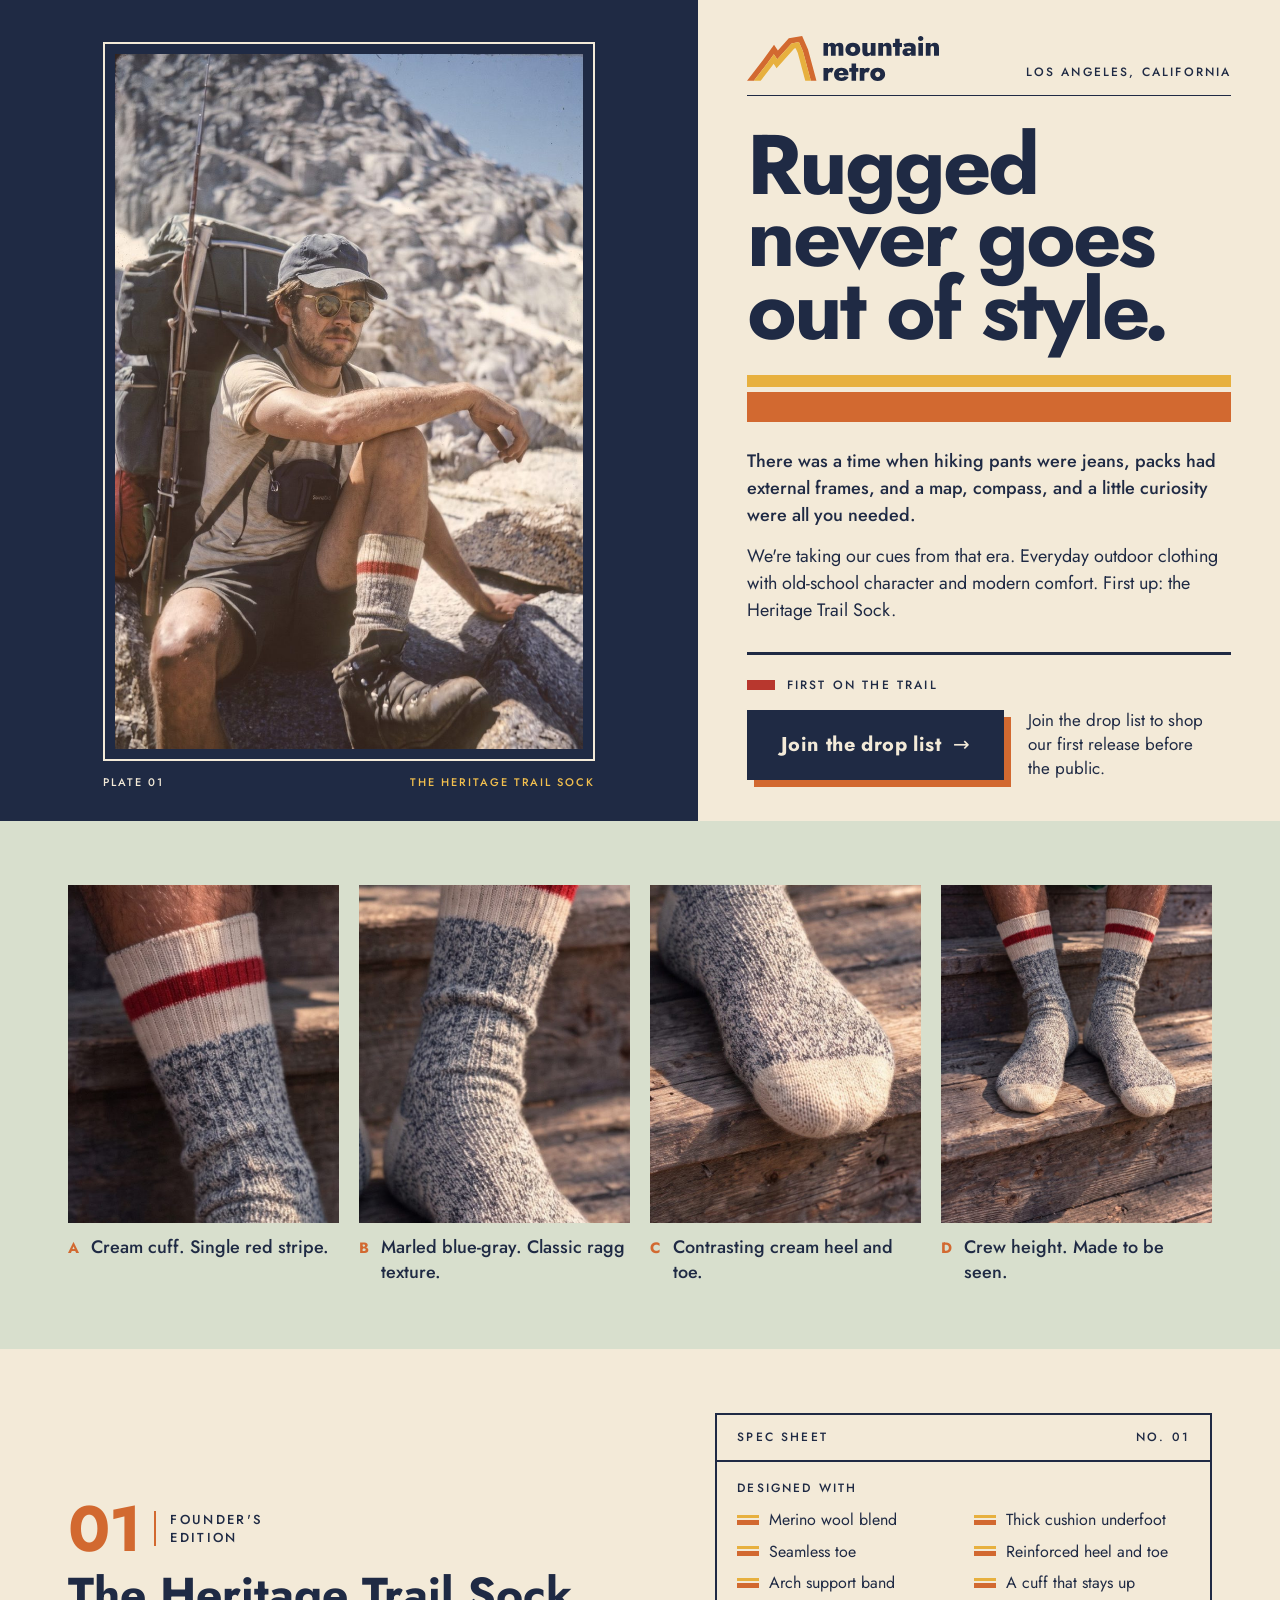
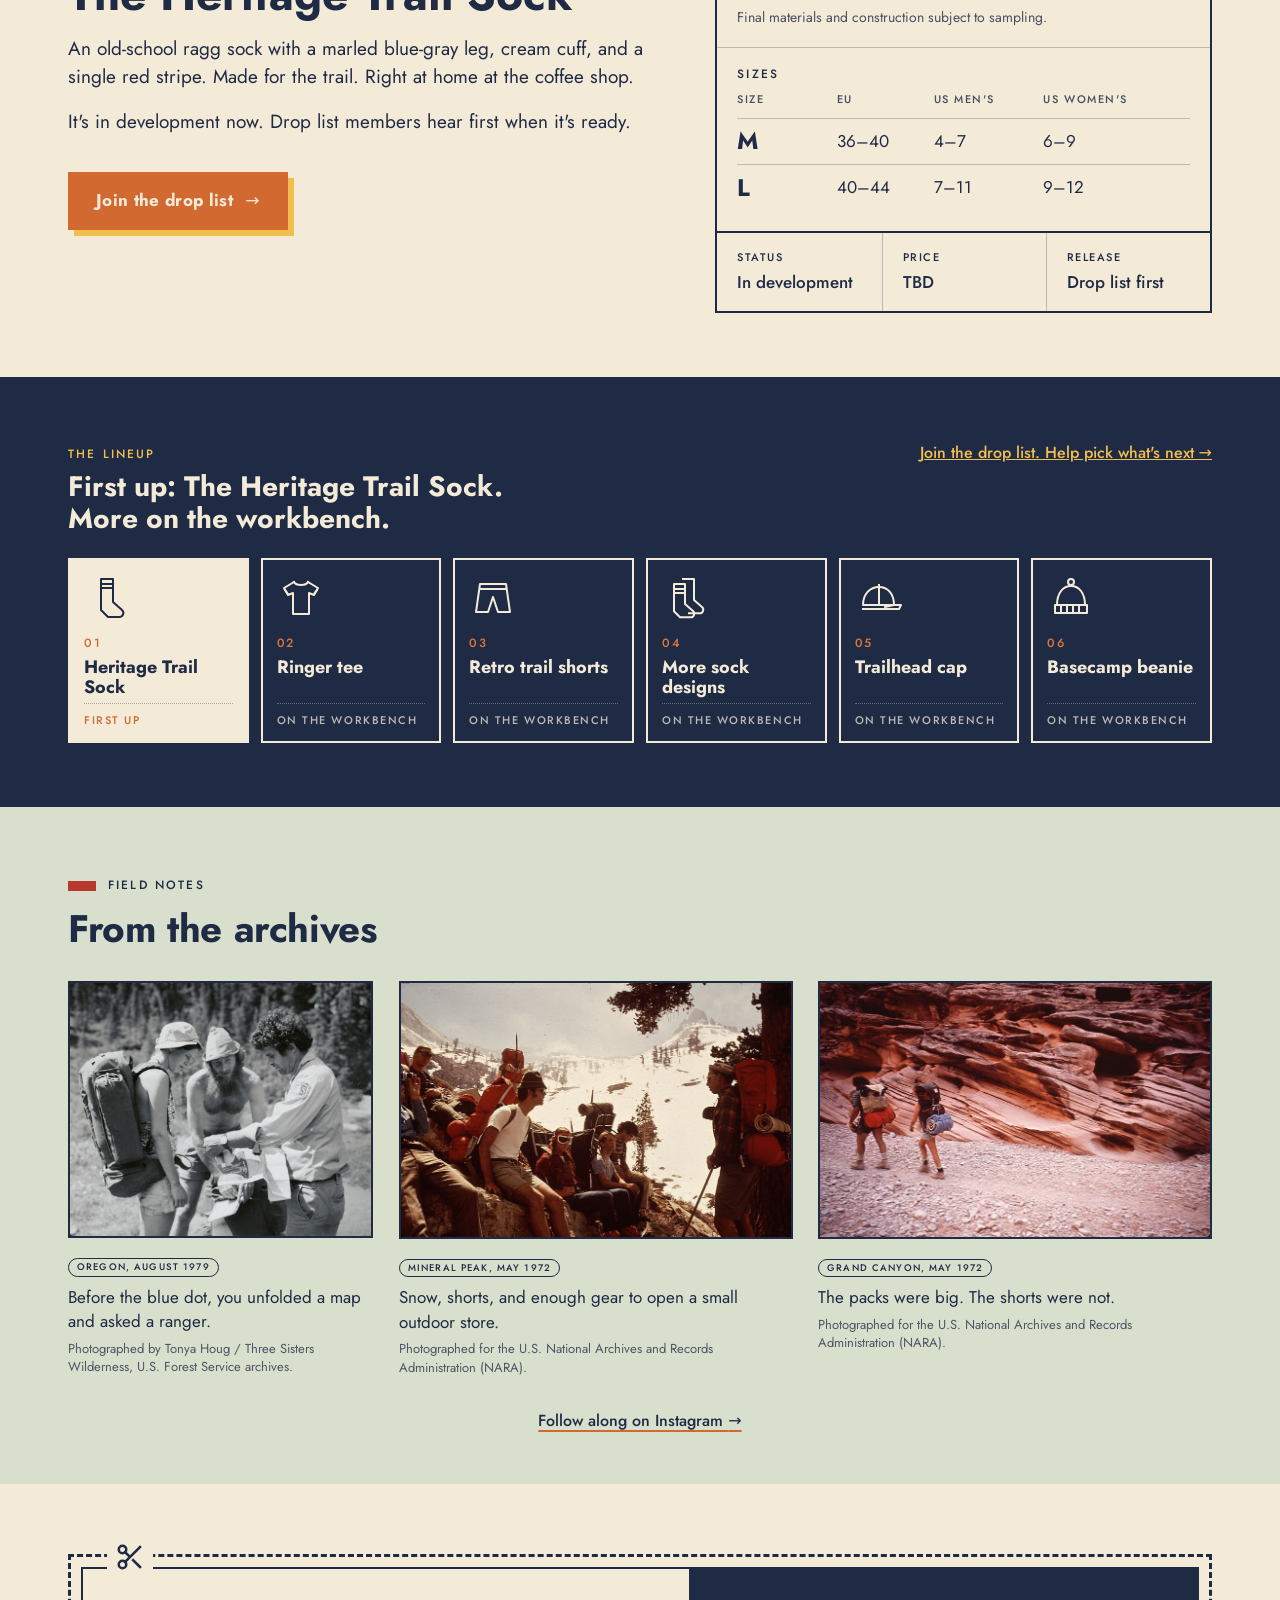
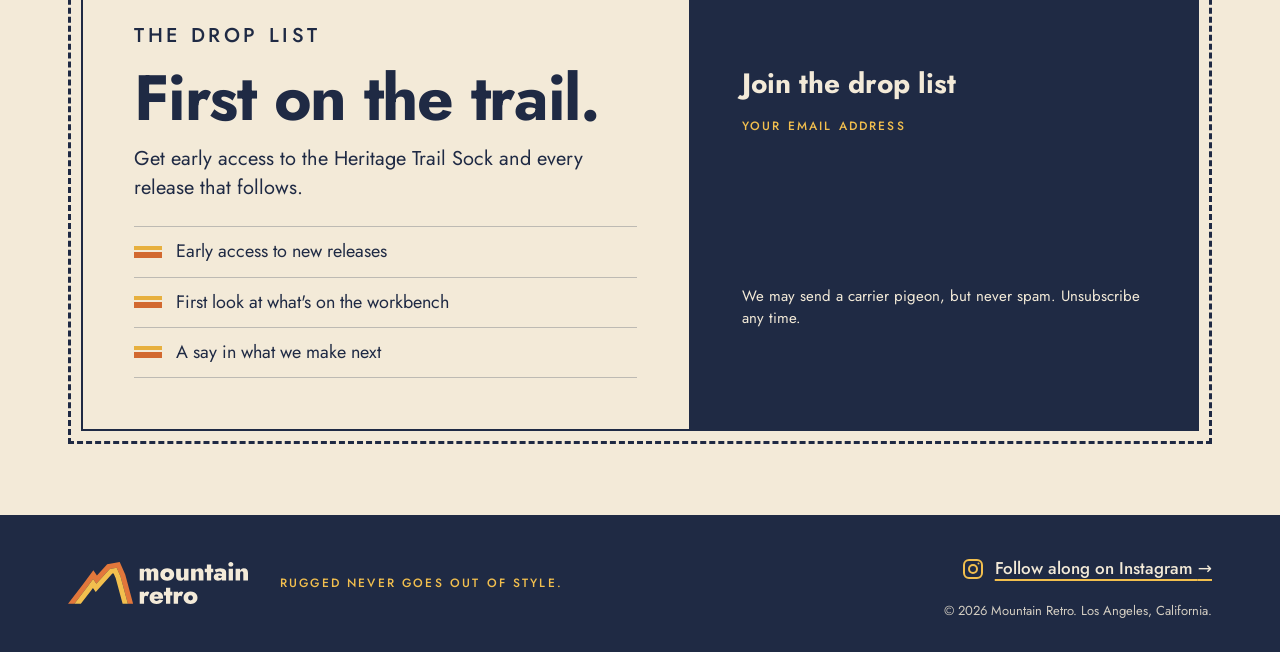
==== index.html @ 20e29b3f "Start Kearsarge Gear Co site from mountain-retro template Copied from pizzaandcats/mountain-retro@cf" ====
<!doctype html>
<html lang="en">
<head>
<meta charset="utf-8">
<meta name="viewport" content="width=device-width, initial-scale=1">
<title>Mountain Retro | Rugged never goes out of style.</title>
<meta name="description" content="Everyday outdoor clothing with old-school character and modern comfort. First up: the Heritage Trail Sock. Join the drop list to shop our first release before the public.">
<meta property="og:title" content="Mountain Retro | Rugged never goes out of style.">
<meta property="og:description" content="Everyday outdoor style from the days when adventure led the way. Join the drop list to be first in line for the Heritage Trail Sock.">
<meta property="og:image" content="https://mountainretro.com/assets/img/mountain-retro-porch-1400.jpg">
<meta name="theme-color" content="#1f2a44">
<link rel="icon" type="image/svg+xml" href="assets/img/favicon.svg">
<link rel="preload" href="assets/fonts/jost-latin-700-normal.woff2" as="font" type="font/woff2" crossorigin>
<link rel="stylesheet" href="assets/site.css?v=7">
<style>
/* ---------- Hero: the print ad ---------- */
.ad-band { position: relative; background: var(--cream); overflow-x: clip; }
.ad-band::before { content: ""; position: absolute; top: 0; bottom: 0; left: 0; width: calc((100% - min(100%, 1440px)) / 2 + min(100%, 1440px) * 6 / 11); background: var(--navy); }
.ad { position: relative; max-width: 1440px; margin: 0 auto; display: grid; grid-template-columns: minmax(0, 6fr) minmax(0, 5fr); min-height: 820px; }
.ad-main { margin: auto 0; padding: clamp(28px, 2.6vw, 36px) 0 4px; }
.ad-logo-mobile { display: none; }

.ad-photo { background: var(--navy); padding: clamp(24px, 2.8vw, 40px) clamp(24px, 2.8vw, 40px) 24px; display: flex; flex-direction: column; align-items: center; justify-content: center; container-type: size; }
/* the plate keeps the photo's own proportions, so his head and feet are never cropped */
.ad-photo .plate { width: min(100%, calc((100cqh - 42px - 24px) * 0.6742 + 24px)); }
.ad-photo .inner { border: 2px solid var(--cream); padding: 10px; }
.ad-photo img { width: 100%; height: auto; aspect-ratio: 1400 / 2076; }
.ad-photo figcaption { display: flex; justify-content: space-between; gap: 16px; flex-wrap: wrap; color: var(--cream); padding-top: 14px; }
.ad-photo figcaption .label { font-size: 11px; }
.ad-photo figcaption .g { color: var(--gold-on-navy); }

.ad-text { padding: clamp(28px, 2.8vw, 40px) clamp(32px, 3.8vw, 56px); display: flex; flex-direction: column; min-width: 0; }
.ad-text .top { display: flex; justify-content: space-between; align-items: end; gap: 16px; border-bottom: 1px solid var(--navy); padding-bottom: 14px; margin: 0; }
.ad-text .top img { width: clamp(170px, 15vw, 210px); }
.ad-text .top .label { text-align: right; }
.ad-text h1 { margin: 0; font-size: clamp(58px, 6.6vw, 96px); line-height: .86; font-weight: 700; letter-spacing: -.035em; }
.ad-stripes { margin: clamp(24px, 2.2vw, 32px) 0 clamp(22px, 2vw, 28px) 0; display: grid; grid-template-rows: 12px 5px 30px; }
.ad-stripes span:nth-child(1) { background: var(--gold); }
.ad-stripes span:nth-child(3) { background: var(--orange); }
.ad-body { font-size: clamp(18px, 1.3vw, 19px); line-height: 1.5; max-width: 34em; }
.ad-body p { margin: 0 0 14px; }
.ad-body p:last-child { margin-bottom: 0; }
.ad-body .lead { font-weight: 500; }

/* the call to action: big, first thing after the copy */
.ad-cta { margin-top: clamp(24px, 2.2vw, 30px); border-top: 3px solid var(--navy); padding-top: 22px; display: grid; grid-template-columns: auto 1fr; gap: 16px 24px; align-items: center; }
.ad-cta .label { grid-column: 1 / -1; display: flex; align-items: center; gap: 12px; margin: 0; }
.ad-cta .label::before { content: ""; width: 28px; height: 10px; background: var(--sock-red); flex: none; }
.btn-lg { min-height: 66px; padding: 18px 32px; font-size: 20px; box-shadow: 7px 7px 0 var(--orange); }
.btn-lg:hover { box-shadow: 4px 4px 0 var(--orange); transform: translate(3px, 3px); }
.ad-cta .fine { margin: 0; font-size: 17px; line-height: 1.4; max-width: 250px; }


/* catalog strip between sections */

/* ---------- Product + specs (navy) ---------- */
.navy { background: var(--navy); color: var(--cream); }
.product .wrap { padding-top: clamp(40px, 5vw, 68px); padding-bottom: clamp(40px, 5vw, 68px); }
.product-detail { background: var(--cream); color: var(--navy); }
.closeups { background: var(--sage-wash, #cad9c9a8); color: var(--navy); }
.features { list-style: none; margin: 0; padding: 0; display: grid; grid-template-columns: repeat(4, minmax(0, 1fr)); gap: clamp(12px, 1.6vw, 24px); }
.features figure { margin: 0; }
.features img { width: 100%; aspect-ratio: 4 / 5; object-fit: cover; }
.features figcaption { display: flex; gap: 10px; align-items: baseline; padding-top: 12px; font-size: 18px; line-height: 1.4; font-weight: 500; }
.features figcaption b { flex: none; color: var(--orange); font-size: 15px; letter-spacing: .1em; }
.features figcaption span { min-width: 0; overflow-wrap: break-word; }
.item { display: grid; grid-template-columns: minmax(0, 6fr) minmax(0, 5fr); gap: clamp(28px, 4vw, 64px); align-items: center; }
.item .num { display: flex; align-items: center; gap: 14px; margin: 0 0 10px; color: var(--orange); }
.item .num b { font-size: 64px; font-weight: 700; line-height: 1; letter-spacing: -.02em; }
.item .num .label { font-size: 13px; line-height: 1.35; color: var(--navy); border-left: 2px solid var(--orange); padding-left: 14px; }
.item h2 { margin: 0 0 18px; font-size: clamp(34px, 3.6vw, 48px); line-height: 1; font-weight: 700; }
.item p { margin: 0 0 16px; font-size: 19px; line-height: 1.5; max-width: 600px; }
.item p.label { font-size: 12px; line-height: 1.4; }
.built { list-style: none; margin: 0; padding: 0; display: grid; grid-template-columns: repeat(2, minmax(0, 1fr)); gap: 10px 20px; }
.built li { display: grid; grid-template-columns: 22px 1fr; gap: 10px; align-items: center; font-size: 16px; line-height: 1.35; }
.built .tick { width: 22px; height: 10px; display: grid; grid-template-rows: 3px 2px 5px; }
.built .tick i:nth-child(1) { background: var(--gold); }
.built .tick i:nth-child(3) { background: var(--orange); }
.item .btn-inv { margin-top: 20px; background: var(--orange); color: var(--cream); border-color: var(--orange); box-shadow: 6px 6px 0 var(--gold-on-navy); }
.item .btn-inv:hover { box-shadow: 4px 4px 0 var(--gold-on-navy); }

/* Spec sheet: one bordered card, no leader dots */
.sheet { border: 2px solid var(--navy); display: flex; flex-direction: column; }
.sheet-head { display: flex; justify-content: space-between; gap: 12px; padding: 14px 20px; border-bottom: 2px solid var(--navy); color: var(--navy); }
.sheet-block { padding: 18px 20px 20px; }
.sheet-block + .sheet-block { border-top: 1px solid rgba(31, 42, 68, .25); }
.sheet-block .label { margin: 0 0 12px; color: var(--navy); }
.sheet-block .sizes { margin-top: -4px; }
.item .sheet-note { margin: 14px 0 0; font-size: 14px; line-height: 1.4; opacity: .8; }
.sizes { width: 100%; border-collapse: collapse; font-size: 17px; }
.sizes th, .sizes td { text-align: left; padding: 10px 8px 10px 0; border-bottom: 1px solid rgba(31, 42, 68, .25); }
.sizes thead th { padding-top: 0; font-size: 11px; font-weight: 500; letter-spacing: .14em; text-transform: uppercase; opacity: .8; }
.sizes tbody th { font-size: 24px; font-weight: 700; line-height: 1; width: 22%; }
.sizes tbody tr:last-child > * { border-bottom: 0; }
.facts { margin: 0; display: grid; grid-template-columns: repeat(3, minmax(0, 1fr)); border-top: 2px solid var(--navy); }
.facts div { padding: 16px 20px 18px; }
.facts div + div { border-left: 1px solid rgba(31, 42, 68, .25); }
.facts dt { margin: 0 0 6px; font-size: 11px; font-weight: 500; letter-spacing: .14em; text-transform: uppercase; color: var(--navy); }
.facts dd { margin: 0; font-size: 17px; line-height: 1.3; font-weight: 500; }

.lineup { margin: 0; }
.lineup-head { display: flex; flex-wrap: wrap; align-items: baseline; justify-content: space-between; gap: 8px 24px; margin-bottom: 22px; }
.lineup-head .label { margin: 0 0 8px; color: var(--gold-on-navy); }
.lineup h3 { margin: 0; font-size: clamp(22px, 2.2vw, 30px); line-height: 1.15; font-weight: 700; max-width: 640px; }
.lineup-head a { font-size: 16px; font-weight: 500; color: var(--gold-on-navy); white-space: nowrap; }
.lineup-cards { list-style: none; margin: 0; padding: 0; display: grid; grid-template-columns: repeat(6, minmax(0, 1fr)); gap: 12px; }
.lineup-cards li { border: 2px solid var(--cream); padding: 14px 14px 12px; display: grid; grid-template-rows: auto auto 1fr auto; gap: 6px; }
.lineup-cards svg { width: 48px; height: 48px; margin-bottom: 6px; }
.lineup-cards .n { font-size: 12px; font-weight: 500; letter-spacing: .14em; color: var(--orange-on-navy); }
.lineup-cards .t { font-size: 18px; font-weight: 700; line-height: 1.1; }
.lineup-cards .s { font-size: 11px; font-weight: 500; letter-spacing: .14em; text-transform: uppercase; opacity: .75; padding-top: 8px; border-top: 1px dotted rgba(243, 234, 216, .45); }
.lineup-cards .first { background: var(--cream); color: var(--navy); }
.lineup-cards .first .n { color: var(--orange); }
.lineup-cards .first .s { opacity: 1; color: var(--orange); border-top-color: rgba(31, 42, 68, .35); }
@media (max-width: 1100px) { .lineup-cards { grid-template-columns: repeat(3, minmax(0, 1fr)); } }

/* ---------- Field notes (archival photo gallery) ---------- */
.field-notes { background: var(--sage-wash, #cad9c9a8); }
.field-notes .wrap { padding-top: clamp(44px, 5.5vw, 76px); padding-bottom: clamp(36px, 4vw, 56px); }
.fn-head { margin-bottom: clamp(22px, 2.4vw, 32px); }
.fn-head h2 { display: flex; align-items: center; gap: 12px; margin: 0 0 14px; }
.fn-head h2::before { content: ""; width: 28px; height: 10px; background: var(--sock-red); flex: none; }
.fn-head p { margin: 0; font-size: clamp(28px, 3vw, 40px); line-height: 1.1; font-weight: 700; letter-spacing: -.01em; }
.fn-grid { list-style: none; margin: 0; padding: 0; display: grid; grid-template-columns: 1.19fr 1.535fr 1.535fr; gap: clamp(16px, 2vw, 28px); align-items: start; }
.fn-grid figure { margin: 0; }
.fn-grid img { width: 100%; height: auto; border: 2px solid var(--navy); background: var(--navy); }
.fn-grid figcaption { padding-top: 14px; }
.fn-grid .pill { display: inline-block; margin: 0 0 8px; padding: 2px 8px 1px; border: 1px solid var(--navy); border-radius: 999px; font-size: 9.5px; font-weight: 500; letter-spacing: .12em; text-transform: uppercase; line-height: 1.4; }
.fn-grid .cap { margin: 0; font-size: 17px; line-height: 1.45; }
.fn-grid .src { margin: 6px 0 0; font-size: 13px; line-height: 1.4; opacity: .75; }
.fn-follow { margin: clamp(24px, 2.6vw, 32px) 0 0; font-size: 16px; text-align: center; }
.fn-follow a { font-weight: 500; text-decoration-color: var(--orange); text-decoration-thickness: 2px; text-underline-offset: 4px; }
.fn-follow a:hover { color: var(--orange); }
.fn-follow .sr-only { position: absolute; width: 1px; height: 1px; overflow: hidden; clip: rect(0 0 0 0); white-space: nowrap; }

/* ---------- Signup coupon ---------- */
.signup .wrap { padding-top: clamp(44px, 5.5vw, 76px); padding-bottom: clamp(44px, 5.5vw, 76px); }
.coupon { position: relative; border: 3px dashed var(--navy); padding: 10px; }
.coupon-inner { display: grid; grid-template-columns: minmax(0, 6fr) minmax(0, 5fr); background: var(--cream); border: 2px solid var(--navy); }
.coupon .pitch { padding: clamp(28px, 4vw, 56px); border-right: 2px solid var(--navy); }
.coupon .pitch .label { margin: 0 0 18px; }
.coupon h2 { margin: 0 0 16px; font-size: clamp(40px, 5vw, 68px); line-height: .95; font-weight: 700; letter-spacing: -.02em; }
.coupon .pitch > p { margin: 0 0 24px; font-size: 20px; line-height: 1.45; max-width: 470px; }
.perks { margin: 0; padding: 0; list-style: none; }
.perks li { display: grid; grid-template-columns: 28px 1fr; gap: 14px; align-items: center; padding: 12px 0; border-top: 1px solid rgba(31, 42, 68, .25); font-size: 18px; line-height: 1.4; }
.perks li:last-child { border-bottom: 1px solid rgba(31, 42, 68, .25); }
.perks .tick { width: 28px; height: 12px; display: grid; grid-template-rows: 4px 2px 6px; }
.perks .tick i:nth-child(1) { background: var(--gold); }
.perks .tick i:nth-child(3) { background: var(--orange); }
.coupon .form-side { background: var(--navy); color: var(--cream); padding: clamp(28px, 4vw, 56px); display: flex; flex-direction: column; justify-content: center; gap: 18px; }
.coupon .form-side h3 { margin: 0; font-size: 28px; line-height: 1.1; font-weight: 700; }
.coupon .form-side .small { font-size: 15px; margin: 0; }
.coupon .form-side { scroll-margin-top: 24px; }
.form-label { margin: 0 0 -6px; color: var(--gold-on-navy); }
.scissors { position: absolute; top: -15px; left: 36px; background: var(--cream); padding: 0 8px; line-height: 0; }

/* Kit embed: restyle the injected form to match the brand (Kit inline forms use these classes) */
#kit-form { min-height: 120px; }
#kit-form .formkit-form { max-width: none !important; background: transparent !important; border: 0 !important; box-shadow: none !important; font-family: var(--font-sans) !important; }
#kit-form .formkit-form [data-style="clean"], #kit-form .formkit-form [data-style="minimal"] { padding: 0 !important; }
#kit-form .formkit-form .formkit-header, #kit-form .formkit-form .formkit-subheader, #kit-form .formkit-form .formkit-image, #kit-form .formkit-form .formkit-background { display: none !important; }
#kit-form .formkit-fields { margin: 0 !important; display: flex !important; flex-direction: column !important; gap: 12px !important; }
#kit-form .formkit-field, #kit-form .formkit-submit { margin: 0 !important; flex: none !important; width: 100% !important; }
#kit-form .formkit-input {
  width: 100% !important; min-height: 54px !important;
  background: var(--cream) !important; color: var(--navy) !important;
  border: 2px solid var(--cream) !important; border-radius: 0 !important;
  font-family: var(--font-sans) !important; font-size: 17px !important; padding: 12px 16px !important;
}
#kit-form .formkit-input::placeholder { color: rgba(31, 42, 68, .72) !important; }
#kit-form .formkit-input:focus { outline: 3px solid var(--gold-on-navy) !important; outline-offset: 2px !important; }
#kit-form .formkit-submit {
  min-height: 54px !important; border-radius: 0 !important;
  background: var(--orange) !important; color: var(--cream) !important;
  font-family: var(--font-sans) !important; font-weight: 700 !important; font-size: 18px !important; letter-spacing: .02em !important;
  box-shadow: 6px 6px 0 var(--gold-on-navy) !important;
}
#kit-form .formkit-submit { border: 0 !important; }
#kit-form .formkit-submit > span { padding: 14px 20px !important; }
#kit-form .formkit-submit:hover > span { background: transparent !important; }
#kit-form .formkit-powered-by-convertkit-container { margin: 16px 0 0 !important; justify-content: flex-start !important; zoom: .75 !important; }
#kit-form .formkit-powered-by-convertkit { color: var(--cream) !important; opacity: .7 !important; font-family: var(--font-sans) !important; font-size: 11px !important; font-weight: 400 !important; letter-spacing: .08em !important; padding: 0 !important; margin: 0 !important; background-color: transparent !important; text-decoration: none !important; transform: none !important; }
#kit-form .formkit-powered-by-convertkit:hover, #kit-form .formkit-powered-by-convertkit:focus-visible { opacity: 1 !important; }
#kit-form .formkit-alert-success { background: var(--cream) !important; color: var(--navy) !important; border: 0 !important; font-size: 17px !important; font-weight: 500 !important; padding: 14px 16px !important; }
#kit-form .formkit-alert-error { background: var(--cream) !important; color: var(--sock-red) !important; border: 0 !important; font-size: 15px !important; }
#kit-form .formkit-alert:empty { display: none !important; }
#kit-form .formkit-alert { border-radius: 0 !important; font-family: var(--font-sans) !important; }
#kit-form .formkit-guarantee { color: var(--cream) !important; font-size: 13px !important; }
.kit-fallback { display: none; font-size: 15px; }
.kit-fallback.show { display: block; }
.kit-fallback a { color: var(--gold-on-navy); font-weight: 700; }

/* ---------- Responsive ---------- */
@media (min-width: 901px) and (max-height: 860px) {
  .ad-text h1 { font-size: clamp(54px, 5.6vw, 80px); }
  .ad-main { padding-top: 18px; }
  .ad-stripes { margin-top: 20px; margin-bottom: 18px; }
  .ad-body p { margin-bottom: 10px; }
  .ad-cta { margin-top: 20px; padding-top: 16px; gap: 12px 24px; }
}
@media (max-width: 1100px) {
  .ad-body { grid-template-columns: 1fr; gap: 14px; }
  .ad-cta { grid-template-columns: 1fr; }
  .ad-cta .fine { max-width: none; }
}
@media (max-width: 900px) {
  .fn-grid { grid-template-columns: 1fr; gap: 32px; }
  .ad { grid-template-columns: 1fr; min-height: 0; }
  .ad-band::before { display: none; }
  .ad-photo { container-type: normal; }
  .ad-photo .plate { width: 100%; }
  .ad-logo-mobile { display: flex; justify-content: space-between; align-items: center; gap: 16px; padding: 18px var(--gutter); background: var(--navy); }
  .ad-logo-mobile img { width: 140px; }
  .ad-logo-mobile .btn { width: auto; padding: 10px 14px; font-size: 14px; background: var(--cream); color: var(--navy); border-color: var(--cream); }
  .ad-photo { padding: 16px 16px 14px; }
  .ad-photo img { aspect-ratio: 4 / 5; object-fit: cover; object-position: 50% 100%; }
  .ad-main { padding: 0; }
  .ad-text { padding: 32px var(--gutter) 48px; }
  .ad-stripes { margin-left: calc(-1 * var(--gutter)); margin-right: calc(-1 * var(--gutter)); }
  .ad-text .top { display: none; }
  .ad-text h1 { margin-top: 0; }
  .item { grid-template-columns: 1fr; }
  .features { grid-template-columns: repeat(2, minmax(0, 1fr)); row-gap: 22px; }
  .features figcaption { gap: 8px; font-size: 17px; line-height: 1.35; }
  .coupon-inner { grid-template-columns: 1fr; }
  .coupon .pitch { border-right: 0; border-bottom: 2px solid var(--navy); }
}
@media (max-width: 560px) {
  /* Hero text on phones: clearer hierarchy, more air, no repeated CTA line */
  .ad-body { font-size: 17px; line-height: 1.6; }
  .ad-body .lead { font-size: 20px; line-height: 1.45; }
  .ad-body p { margin-bottom: 20px; }
  .ad-cta { grid-template-columns: 1fr; margin-top: 36px; padding-top: 24px; gap: 18px; }
  .ad-cta .fine { display: none; }
  .btn { width: 100%; }
  .coupon { padding: 6px; }
  .built { grid-template-columns: 1fr; }
  .sheet-head, .sheet-block { padding-left: 16px; padding-right: 16px; }
  .facts { grid-template-columns: 1fr; }
  .facts div { padding: 12px 16px; display: flex; justify-content: space-between; gap: 16px; align-items: baseline; }
  .facts div + div { border-left: 0; border-top: 1px solid rgba(31, 42, 68, .25); }
  .facts dt { margin: 0; }
  .facts dd { text-align: right; }
  .lineup-cards { grid-template-columns: repeat(2, minmax(0, 1fr)); }
  .sizes { font-size: 16px; }
  .sizes td { white-space: nowrap; padding-right: 12px; }
  .sizes thead th { letter-spacing: .08em; padding-right: 6px; vertical-align: bottom; }
  .sizes tbody th { font-size: 20px; width: auto; padding-right: 12px; }
}
</style>
</head>
<body>
<a class="skip" href="#join">Skip to the drop list signup</a>

<main>
  <div class="ad-logo-mobile">
    <img src="assets/img/mountain-retro-lockup-dark-transparent.svg" alt="Mountain Retro" width="168" height="39">
    <a class="btn btn-sm" href="#join">Join the drop list</a>
  </div>

  <div class="ad-band">
  <section class="ad" aria-labelledby="hero-title">
    <figure class="ad-photo">
      <div class="plate">
      <div class="inner">
        <img src="assets/img/mountain-retro-hero-backpacker-1400.jpg"
             srcset="assets/img/mountain-retro-hero-backpacker-900.jpg 900w, assets/img/mountain-retro-hero-backpacker-1400.jpg 1400w"
             sizes="(max-width: 900px) 100vw, 55vw"
             width="1400" height="2076"
             alt="A backpacker in a cap and sunglasses rests on granite boulders beside an external-frame pack with a fishing rod strapped to it. He wears a tee, dark shorts, leather hiking boots and a tall cream sock with a red stripe.">
      </div>
      <figcaption>
        <span class="label">Plate 01</span>
        <span class="label g">The Heritage Trail Sock</span>
      </figcaption>
      </div>
    </figure>

    <div class="ad-text">
      <div class="top">
        <img src="assets/img/mountain-retro-lockup-light-transparent.svg" alt="Mountain Retro" width="200" height="47">
        <span class="label">Los Angeles, California</span>
      </div>
      <div class="ad-main">
      <h1 id="hero-title">Rugged never goes out of style.</h1>
      <div class="ad-stripes" aria-hidden="true"><span></span><span></span><span></span></div>
      <div class="ad-body">
        <p class="lead">There was a time when hiking pants were jeans, packs had external frames, and a map, compass, and a little curiosity were all you needed.</p>
        <p>We're taking our cues from that era. Everyday outdoor clothing with old-school character and modern comfort. First up: the Heritage Trail Sock.</p>
      </div>
      <div class="ad-cta">
        <p class="label">First on the Trail</p>
        <a class="btn btn-lg" href="#join">Join the drop list <span class="arrow" aria-hidden="true">&rarr;</span></a>
        <p class="fine">Join the drop list to shop our first release before the public.</p>
      </div>
      </div>
    </div>
  </section>
  </div>

  <section class="product closeups" aria-label="Heritage Trail Sock close-ups">
    <div class="wrap">
      <ul class="features">
        <li><figure><img src="assets/img/closeup-cuff.jpg" width="624" height="780" loading="lazy" alt="Close-up of a cream ribbed sock cuff with a single red stripe, worn on a wooden step."><figcaption><b>A</b> <span>Cream cuff. Single red stripe.</span></figcaption></figure></li>
        <li><figure><img src="assets/img/closeup-leg.jpg" width="656" height="820" loading="lazy" alt="Close-up of a marled blue-gray sock leg in a classic ragg knit."><figcaption><b>B</b> <span>Marled blue-gray. Classic ragg texture.</span></figcaption></figure></li>
        <li><figure><img src="assets/img/closeup-toe.jpg" width="704" height="880" loading="lazy" alt="Close-up of a marled sock with a contrasting cream toe, resting on a weathered wooden step."><figcaption><b>C</b> <span>Contrasting cream heel and toe.</span></figcaption></figure></li>
        <li><figure><img src="assets/img/closeup-pair.jpg" width="800" height="1000" loading="lazy" alt="A pair of crew-height ragg socks with cream cuffs, red stripes and cream toes, worn on weathered wooden steps."><figcaption><b>D</b> <span>Crew height. Made to be seen.</span></figcaption></figure></li>
      </ul>
    </div>
  </section>

  <section class="product product-detail" aria-labelledby="item-title">
    <div class="wrap">
      <article class="item">
        <div>
          <p class="num"><b aria-hidden="true">01</b><span class="label">Founder's<br>edition</span></p>
          <h2 id="item-title">The Heritage Trail Sock</h2>
          <p>An old-school ragg sock with a marled blue-gray leg, cream cuff, and a single red stripe. Made for the trail. Right at home at the coffee shop.</p>
          <p>It's in development now. Drop list members hear first when it's ready.</p>
          <a class="btn btn-inv" href="#join">Join the drop list <span class="arrow" aria-hidden="true">&rarr;</span></a>
        </div>
        <aside class="sheet" aria-label="Heritage Trail Sock details">
          <div class="sheet-head"><span class="label">Spec sheet</span><span class="label">No. 01</span></div>
          <div class="sheet-block">
            <p class="label">Designed with</p>
            <ul class="built">
              <li><span class="tick" aria-hidden="true"><i></i><i></i><i></i></span><span>Merino wool blend</span></li>
              <li><span class="tick" aria-hidden="true"><i></i><i></i><i></i></span><span>Thick cushion underfoot</span></li>
              <li><span class="tick" aria-hidden="true"><i></i><i></i><i></i></span><span>Seamless toe</span></li>
              <li><span class="tick" aria-hidden="true"><i></i><i></i><i></i></span><span>Reinforced heel and toe</span></li>
              <li><span class="tick" aria-hidden="true"><i></i><i></i><i></i></span><span>Arch support band</span></li>
              <li><span class="tick" aria-hidden="true"><i></i><i></i><i></i></span><span>A cuff that stays up</span></li>
            </ul>
            <p class="sheet-note">Final materials and construction subject to sampling.</p>
          </div>
          <div class="sheet-block">
            <p class="label">Sizes</p>
            <table class="sizes">
              <thead><tr><th scope="col">Size</th><th scope="col">EU</th><th scope="col">US men's</th><th scope="col">US women's</th></tr></thead>
              <tbody>
                <tr><th scope="row">M</th><td>36&ndash;40</td><td>4&ndash;7</td><td>6&ndash;9</td></tr>
                <tr><th scope="row">L</th><td>40&ndash;44</td><td>7&ndash;11</td><td>9&ndash;12</td></tr>
              </tbody>
            </table>
          </div>
          <dl class="facts">
            <div><dt>Status</dt><dd>In development</dd></div>
            <div><dt>Price</dt><dd>TBD</dd></div>
            <div><dt>Release</dt><dd>Drop list first</dd></div>
          </dl>
        </aside>
      </article>
    </div>
  </section>

  <section class="navy product product-lineup">
    <div class="wrap">
      <section class="lineup" aria-labelledby="lineup-title">
        <div class="lineup-head">
          <div>
            <p class="label">The lineup</p>
            <h3 id="lineup-title">First up: The Heritage Trail Sock.<br>More on the workbench.</h3>
          </div>
          <a href="#join">Join the drop list. Help pick what's next &rarr;</a>
        </div>
        <ol class="lineup-cards">
          <li class="first"><svg viewBox="0 0 48 48" fill="none" stroke="currentColor" stroke-width="2" stroke-linecap="square" stroke-linejoin="round" aria-hidden="true"><path d="M17 5h12v23l9 8a4 4 0 0 1-2.8 7H24L17 36Z"/><path d="M17 10h12M17 14h12"/></svg><span class="n">01</span><span class="t">Heritage Trail Sock</span><span class="s">First up</span></li>
          <li><svg viewBox="0 0 48 48" fill="none" stroke="currentColor" stroke-width="2" stroke-linecap="square" stroke-linejoin="round" aria-hidden="true"><path d="M17 8 7 14l4 7 5-2v21h16V19l5 2 4-7-10-6"/><path d="M17 8c2 4 12 4 14 0"/><path d="M8 16l3 4M40 16l-3 4"/></svg><span class="n">02</span><span class="t">Ringer tee</span><span class="s">On the workbench</span></li>
          <li><svg viewBox="0 0 48 48" fill="none" stroke="currentColor" stroke-width="2" stroke-linecap="square" stroke-linejoin="round" aria-hidden="true"><path d="M11 10h26l4 28H29l-5-15-5 15H7Z"/><path d="M11 15h26"/></svg><span class="n">03</span><span class="t">Retro trail shorts</span><span class="s">On the workbench</span></li>
          <li><svg viewBox="0 0 48 48" fill="none" stroke="currentColor" stroke-width="2" stroke-linecap="square" stroke-linejoin="round" aria-hidden="true"><path d="M21 5h11v21l8 7a3.6 3.6 0 0 1-2.5 6.3H27"/><path d="M12 10h11v20l8 7a3.6 3.6 0 0 1-2.5 6.3H18l-6-6Z"/><path d="M12 15h11M12 19h11"/></svg><span class="n">04</span><span class="t">More sock designs</span><span class="s">On the workbench</span></li>
          <li><svg viewBox="0 0 48 48" fill="none" stroke="currentColor" stroke-width="2" stroke-linecap="square" stroke-linejoin="round" aria-hidden="true"><path d="M8 31c0-11 7-18 16-18s15 7 15 18Z"/><path d="M39 31h7l-2 4H8"/><path d="M24 13v-2M24 13v18"/><path d="M30 33l9-2"/></svg><span class="n">05</span><span class="t">Trailhead cap</span><span class="s">On the workbench</span></li>
          <li><svg viewBox="0 0 48 48" fill="none" stroke="currentColor" stroke-width="2" stroke-linecap="square" stroke-linejoin="round" aria-hidden="true"><path d="M10 31c0-12 6-19 14-19s14 7 14 19"/><path d="M8 31h32v8H8Z"/><path d="M14 31v8M20 31v8M26 31v8M32 31v8"/><circle cx="24" cy="8" r="3"/></svg><span class="n">06</span><span class="t">Basecamp beanie</span><span class="s">On the workbench</span></li>
        </ol>
      </section>
    </div>
  </section>

  <section class="field-notes" aria-labelledby="fn-title">
    <div class="wrap">
      <div class="fn-head">
        <h2 class="label" id="fn-title">Field notes</h2>
        <p>From the archives</p>
      </div>
      <ul class="fn-grid">
        <li><figure>
          <img src="assets/img/field-notes-oregon-1979-800.jpg" srcset="assets/img/field-notes-oregon-1979-800.jpg 800w, assets/img/field-notes-oregon-1979-1400.jpg 1400w" sizes="(max-width: 900px) 100vw, 28vw" width="800" height="673" loading="lazy" decoding="async" alt="A Forest Service wilderness guard shows a map to two backpackers in a mountain meadow.">
          <figcaption><p class="pill">Oregon, August 1979</p><p class="cap">Before the blue dot, you unfolded a map and asked a ranger.</p><p class="src">Photographed by Tonya Houg / Three Sisters Wilderness, U.S. Forest Service archives.</p></figcaption>
        </figure></li>
        <li><figure>
          <img src="assets/img/field-notes-mineral-peak-1972-800.jpg" srcset="assets/img/field-notes-mineral-peak-1972-800.jpg 800w, assets/img/field-notes-mineral-peak-1972-1400.jpg 1400w" sizes="(max-width: 900px) 100vw, 36vw" width="800" height="521" loading="lazy" decoding="async" alt="A group of backpackers with external-frame packs resting on rocks above a snowy mountain valley.">
          <figcaption><p class="pill">Mineral Peak, May 1972</p><p class="cap">Snow, shorts, and enough gear to open a small outdoor store.</p><p class="src">Photographed for the U.S. National Archives and Records Administration (NARA).</p></figcaption>
        </figure></li>
        <li><figure>
          <img src="assets/img/field-notes-grand-canyon-1972-800.jpg" srcset="assets/img/field-notes-grand-canyon-1972-800.jpg 800w, assets/img/field-notes-grand-canyon-1972-1400.jpg 1400w" sizes="(max-width: 900px) 100vw, 36vw" width="800" height="521" loading="lazy" decoding="async" alt="Two backpackers with external-frame packs walking along a gravel wash past layered red sandstone walls.">
          <figcaption><p class="pill">Grand Canyon, May 1972</p><p class="cap">The packs were big. The shorts were not.</p><p class="src">Photographed for the U.S. National Archives and Records Administration (NARA).</p></figcaption>
        </figure></li>
      </ul>
      <p class="fn-follow"><a href="https://www.instagram.com/mountainretroco/" target="_blank" rel="noopener">Follow along on Instagram <span aria-hidden="true">&rarr;</span><span class="sr-only"> (opens in a new tab)</span></a></p>
    </div>
  </section>

  <section class="signup" id="signup" aria-labelledby="signup-title">
    <div class="wrap">
      <div class="coupon">
        <span class="scissors" aria-hidden="true">
          <svg width="30" height="30" viewBox="0 0 24 24" fill="none" stroke="#1f2a44" stroke-width="2" stroke-linecap="square"><circle cx="6" cy="6" r="3"/><circle cx="6" cy="18" r="3"/><path d="M20 4 8.1 15.9M14.5 14.5 20 20M8.1 8.1 12 12"/></svg>
        </span>
        <div class="coupon-inner">
          <div class="pitch">
            <p class="label">The drop list</p>
            <h2 id="signup-title">First on the trail.</h2>
            <p>Get early access to the Heritage Trail Sock and every release that follows.</p>
            <ul class="perks">
              <li><span class="tick" aria-hidden="true"><i></i><i></i><i></i></span><span>Early access to new releases</span></li>
              <li><span class="tick" aria-hidden="true"><i></i><i></i><i></i></span><span>First look at what's on the workbench</span></li>
              <li><span class="tick" aria-hidden="true"><i></i><i></i><i></i></span><span>A say in what we make next</span></li>
            </ul>
          </div>
          <div class="form-side" id="join">
            <h3>Join the drop list</h3>
            <p class="label form-label" id="email-hint">Your email address</p>
            <div id="kit-form">
              <script async data-uid="367724b386" src="https://mountainretro.kit.com/367724b386/index.js"></script>
            </div>
            <p class="kit-fallback" id="kit-fallback">The signup form didn't load. <a href="https://mountainretro.kit.com/367724b386">Join the drop list here</a>.</p>
            <p class="small">We may send a carrier pigeon, but never spam. Unsubscribe any time.</p>
          </div>
        </div>
      </div>
    </div>
  </section>
</main>

<footer class="foot">
  <div class="wrap">
    <img src="assets/img/mountain-retro-lockup-dark-transparent.svg" alt="Mountain Retro" width="180" height="42" loading="lazy">
    <span class="label tag">Rugged never goes out of style.</span>
    <div class="foot-end">
      <a class="social" href="https://www.instagram.com/mountainretroco/" target="_blank" rel="noopener" aria-label="Follow along on Instagram (opens in a new tab)">
        <svg viewBox="0 0 24 24" width="22" height="22" fill="none" stroke="currentColor" stroke-width="2" aria-hidden="true"><rect x="3" y="3" width="18" height="18" rx="5"/><circle cx="12" cy="12" r="4"/><circle cx="17.5" cy="6.5" r="1" fill="currentColor" stroke="none"/></svg>
        <span>Follow along on Instagram <span aria-hidden="true">&rarr;</span></span>
      </a>
      <small>&copy; <span id="yr">2026</span> Mountain Retro. Los Angeles, California.</small>
    </div>
  </div>
</footer>

<script>
  document.getElementById('yr').textContent = new Date().getFullYear();

  // Once Kit's form renders: use the light badge variant (still visible, as Kit requires on the free plan),
  // and match the button wording used everywhere else on the page.
  (function () {
    var box = document.getElementById('kit-form');
    function tidy() {
      var badge = box.querySelector('.formkit-powered-by-convertkit');
      if (badge) badge.setAttribute('data-variant', 'light');
      var btn = box.querySelector('.formkit-submit span');
      if (btn && btn.textContent.trim() === 'Subscribe') btn.textContent = 'Join the drop list';
      var input = box.querySelector('input[type=email]');
      if (input) input.setAttribute('aria-describedby', 'email-hint');
      return !!badge || !!btn;
    }
    if (!tidy()) new MutationObserver(function (m, obs) { if (tidy()) obs.disconnect(); }).observe(box, { childList: true, subtree: true });
    // Remember the signup email so the thank-you poll can fill it in.
    box.addEventListener('submit', function () {
      var input = box.querySelector('input[type=email]');
      if (input && input.value) { try { localStorage.setItem('mr_email', input.value.trim()); } catch (e) {} }
    }, true);
  })();

  // "Join the drop list" links: scroll to the form, then put the cursor in the email field.
  document.querySelectorAll('a[href="#join"]').forEach(function (a) {
    a.addEventListener('click', function () {
      setTimeout(function () {
        var input = document.querySelector('#kit-form input[type=email]');
        if (input && window.matchMedia('(pointer: fine)').matches) input.focus({ preventScroll: true });
      }, 600);
    });
  });
  // If the Kit form hasn't rendered after a few seconds (blocked script, offline), show a real link to Kit's hosted form.
  setTimeout(function () {
    var box = document.getElementById('kit-form');
    if (!box.querySelector('form, .formkit-form')) document.getElementById('kit-fallback').classList.add('show');
  }, 6000);
</script>
</body>
</html>
---- assets/site.css ----
/* Mountain Retro: shared styles for the landing page and /thank-you
   Colors and type come from the Mountain Retro design system (tokens.json). */

@font-face { font-family: "Jost"; font-style: normal; font-weight: 400; font-display: swap; src: url("fonts/jost-latin-400-normal.woff2") format("woff2"); }
@font-face { font-family: "Jost"; font-style: italic; font-weight: 400; font-display: swap; src: url("fonts/jost-latin-400-italic.woff2") format("woff2"); }
@font-face { font-family: "Jost"; font-style: normal; font-weight: 500; font-display: swap; src: url("fonts/jost-latin-500-normal.woff2") format("woff2"); }
@font-face { font-family: "Jost"; font-style: normal; font-weight: 700; font-display: swap; src: url("fonts/jost-latin-700-normal.woff2") format("woff2"); }
@font-face { font-family: "Jost"; font-style: normal; font-weight: 800; font-display: swap; src: url("fonts/jost-latin-800-normal.woff2") format("woff2"); }

:root {
  --navy: #1f2a44;
  --cream: #f3ead8;
  --orange: #d26930;        /* on cream */
  --gold: #e7b03e;          /* on cream: never text */
  --orange-on-navy: #e2773b;
  --gold-on-navy: #f2bf4e;
  --sock-red: #b8372e;      /* accent only */
  --trail-green: #5f8a5a;   /* accent only */
  --sage: #cad9c9;          /* light secondary background */
  --sage-wash: #cad9c9a8;   /* sage at ~66% over cream, for homepage sections */
  --font-sans: "Jost", "Futura", "Century Gothic", system-ui, sans-serif;
  --wrap: 1240px;
  --gutter: clamp(16px, 4vw, 48px);
}

*, *::before, *::after { box-sizing: border-box; }
html { -webkit-text-size-adjust: 100%; scroll-behavior: smooth; }
@media (prefers-reduced-motion: reduce) { html { scroll-behavior: auto; } }
body {
  margin: 0;
  background: var(--cream);
  color: var(--navy);
  font-family: var(--font-sans);
  font-size: 17px;
  line-height: 1.5;
  -webkit-font-smoothing: antialiased;
}
img { display: block; max-width: 100%; height: auto; }
figure { margin: 0; }
p { text-wrap: pretty; }
h1, h2, h3 { text-wrap: balance; }
a { color: inherit; }
:focus-visible { outline: 3px solid var(--orange); outline-offset: 3px; }

.wrap { max-width: var(--wrap); margin: 0 auto; padding: 0 var(--gutter); }

.label {
  font-size: 12px;
  font-weight: 500;
  letter-spacing: .18em;
  text-transform: uppercase;
  line-height: 1.4;
}

.skip { position: absolute; left: -9999px; top: 0; }
.skip:focus { left: 16px; top: 16px; z-index: 10; background: var(--navy); color: var(--cream); padding: 10px 14px; }

/* ---------- Top strip + masthead ---------- */
.strip { background: var(--navy); color: var(--cream); }
.strip .wrap { display: flex; justify-content: space-between; gap: 16px; padding-top: 9px; padding-bottom: 9px; }
.strip .label { font-size: 11px; }
.strip .gold { color: var(--gold-on-navy); }

.masthead { border-bottom: 2px solid var(--navy); }
.masthead .wrap { display: flex; align-items: center; justify-content: space-between; gap: 24px; padding-top: 22px; padding-bottom: 22px; }
.masthead .logo img { width: clamp(170px, 20vw, 236px); }
.masthead-meta { display: flex; align-items: center; gap: 28px; }
.masthead-meta .label { text-align: right; }

/* ---------- Buttons ---------- */
.btn {
  display: inline-flex; align-items: center; justify-content: center; gap: 12px;
  min-height: 52px;
  padding: 14px 26px;
  background: var(--navy);
  color: var(--cream);
  font-family: var(--font-sans);
  font-size: 17px; font-weight: 700; letter-spacing: .02em;
  text-decoration: none;
  border: 2px solid var(--navy);
  border-radius: 0;
  box-shadow: 6px 6px 0 var(--orange);
  cursor: pointer;
  transition: transform .12s ease, box-shadow .12s ease;
}
.btn:hover { transform: translate(2px, 2px); box-shadow: 4px 4px 0 var(--orange); }
.btn:active { transform: translate(6px, 6px); box-shadow: 0 0 0 var(--orange); }
.btn-sm { min-height: 44px; padding: 10px 16px; font-size: 15px; box-shadow: 4px 4px 0 var(--orange); }
.btn-sm:hover { box-shadow: 2px 2px 0 var(--orange); }
.btn .arrow { font-weight: 400; }

/* ---------- The stripe (from the mark and the sock cuff) ---------- */
.stripe { display: grid; grid-template-rows: 14px 6px 34px; }
.stripe span:nth-child(1) { background: var(--gold); }
.stripe span:nth-child(2) { background: transparent; }
.stripe span:nth-child(3) { background: var(--orange); }

/* ---------- Footer ---------- */
.foot { background: var(--navy); color: var(--cream); }
.foot .wrap { display: grid; grid-template-columns: auto 1fr auto; align-items: center; gap: 32px; padding-top: 32px; padding-bottom: 32px; }
.foot img { width: 180px; }
.foot .tag { color: var(--gold-on-navy); }
.foot small { font-size: 13px; opacity: .85; text-align: right; }
.foot-end { display: flex; flex-direction: column; align-items: flex-end; gap: 10px; }
.foot .social { display: inline-flex; align-items: center; gap: 10px; min-height: 44px; font-size: 17px; font-weight: 500; text-decoration: none; color: var(--cream); }
.foot .social > span { text-decoration: underline; text-decoration-color: var(--gold-on-navy); text-decoration-thickness: 2px; text-underline-offset: 5px; }
.foot .social:hover > span { color: var(--gold-on-navy); }
.foot .social:focus-visible { outline: 3px solid var(--gold-on-navy); outline-offset: 4px; }
.foot .social svg { width: 24px; height: 24px; flex: none; }
.foot .social svg { color: var(--gold-on-navy); }
@media (max-width: 720px) {
  .foot .wrap { grid-template-columns: 1fr; gap: 18px; }
  .foot small { text-align: left; }
  .foot-end { align-items: flex-start; }
}
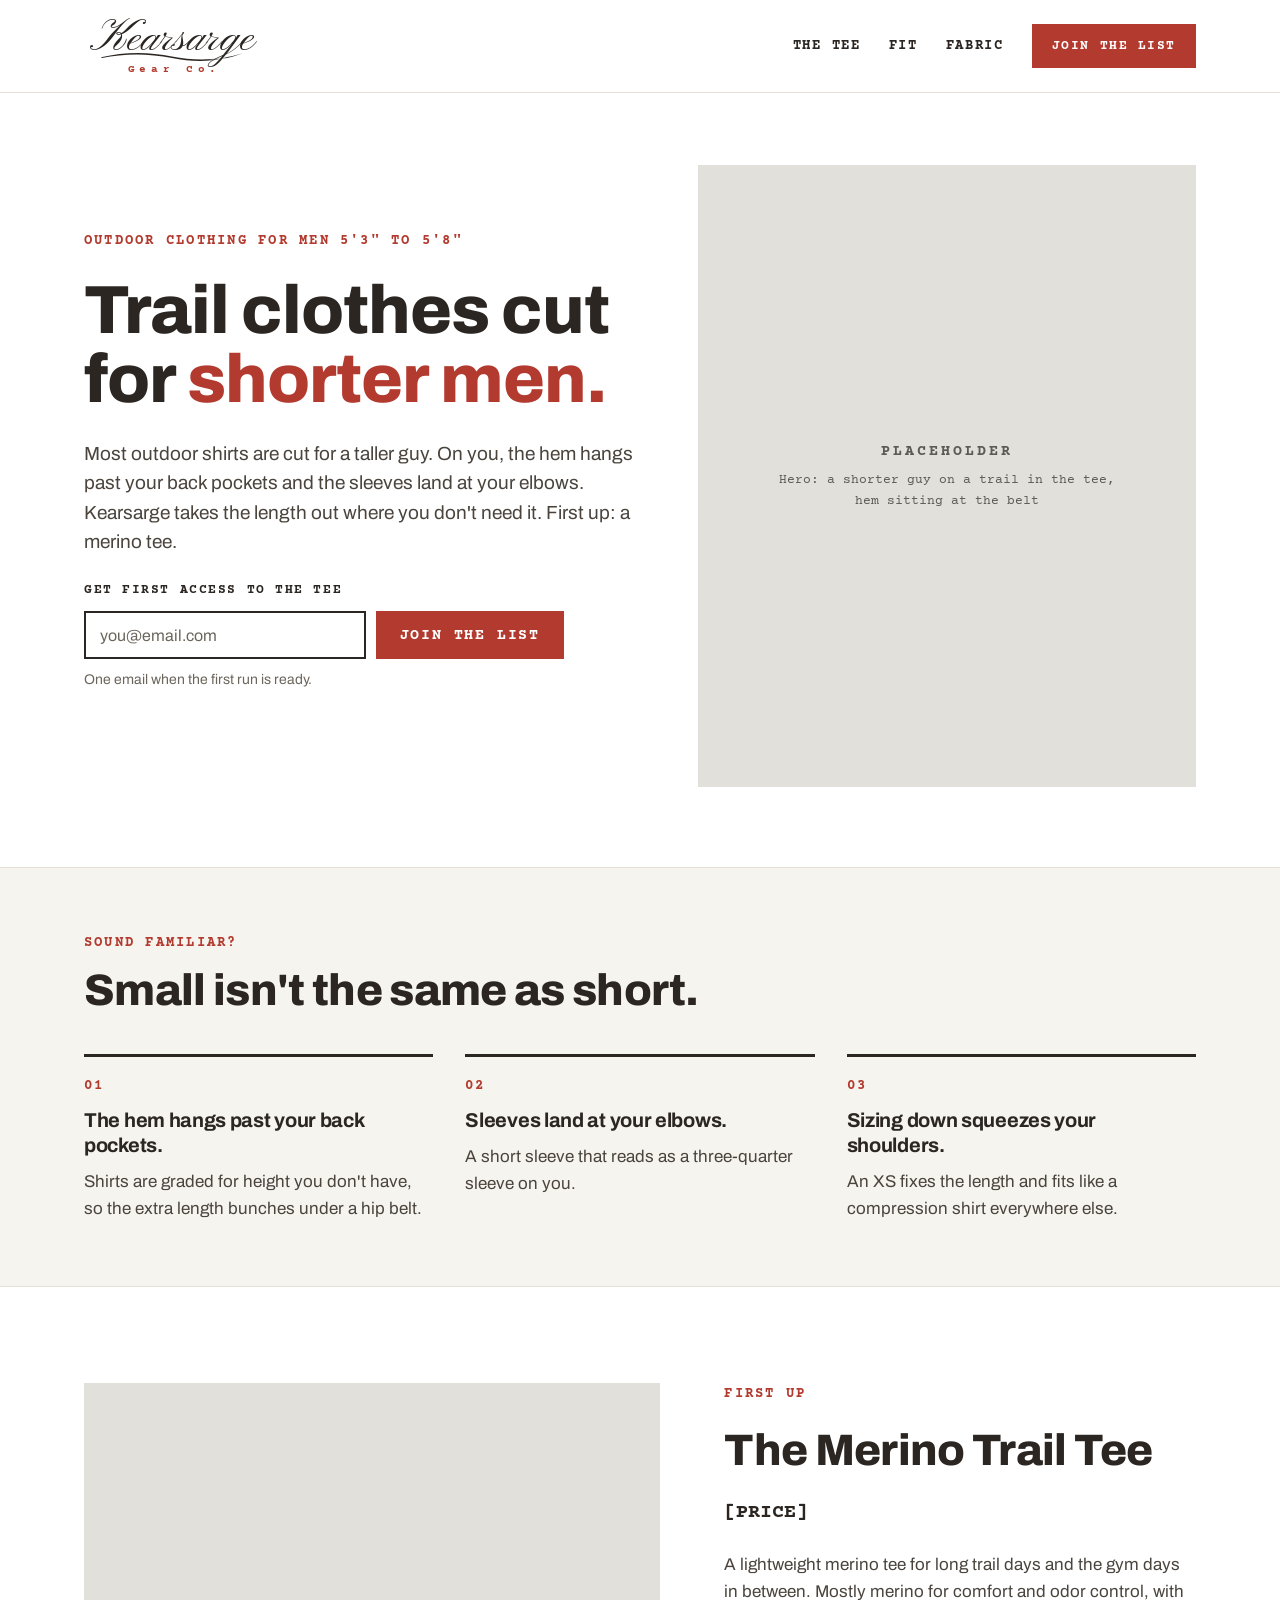
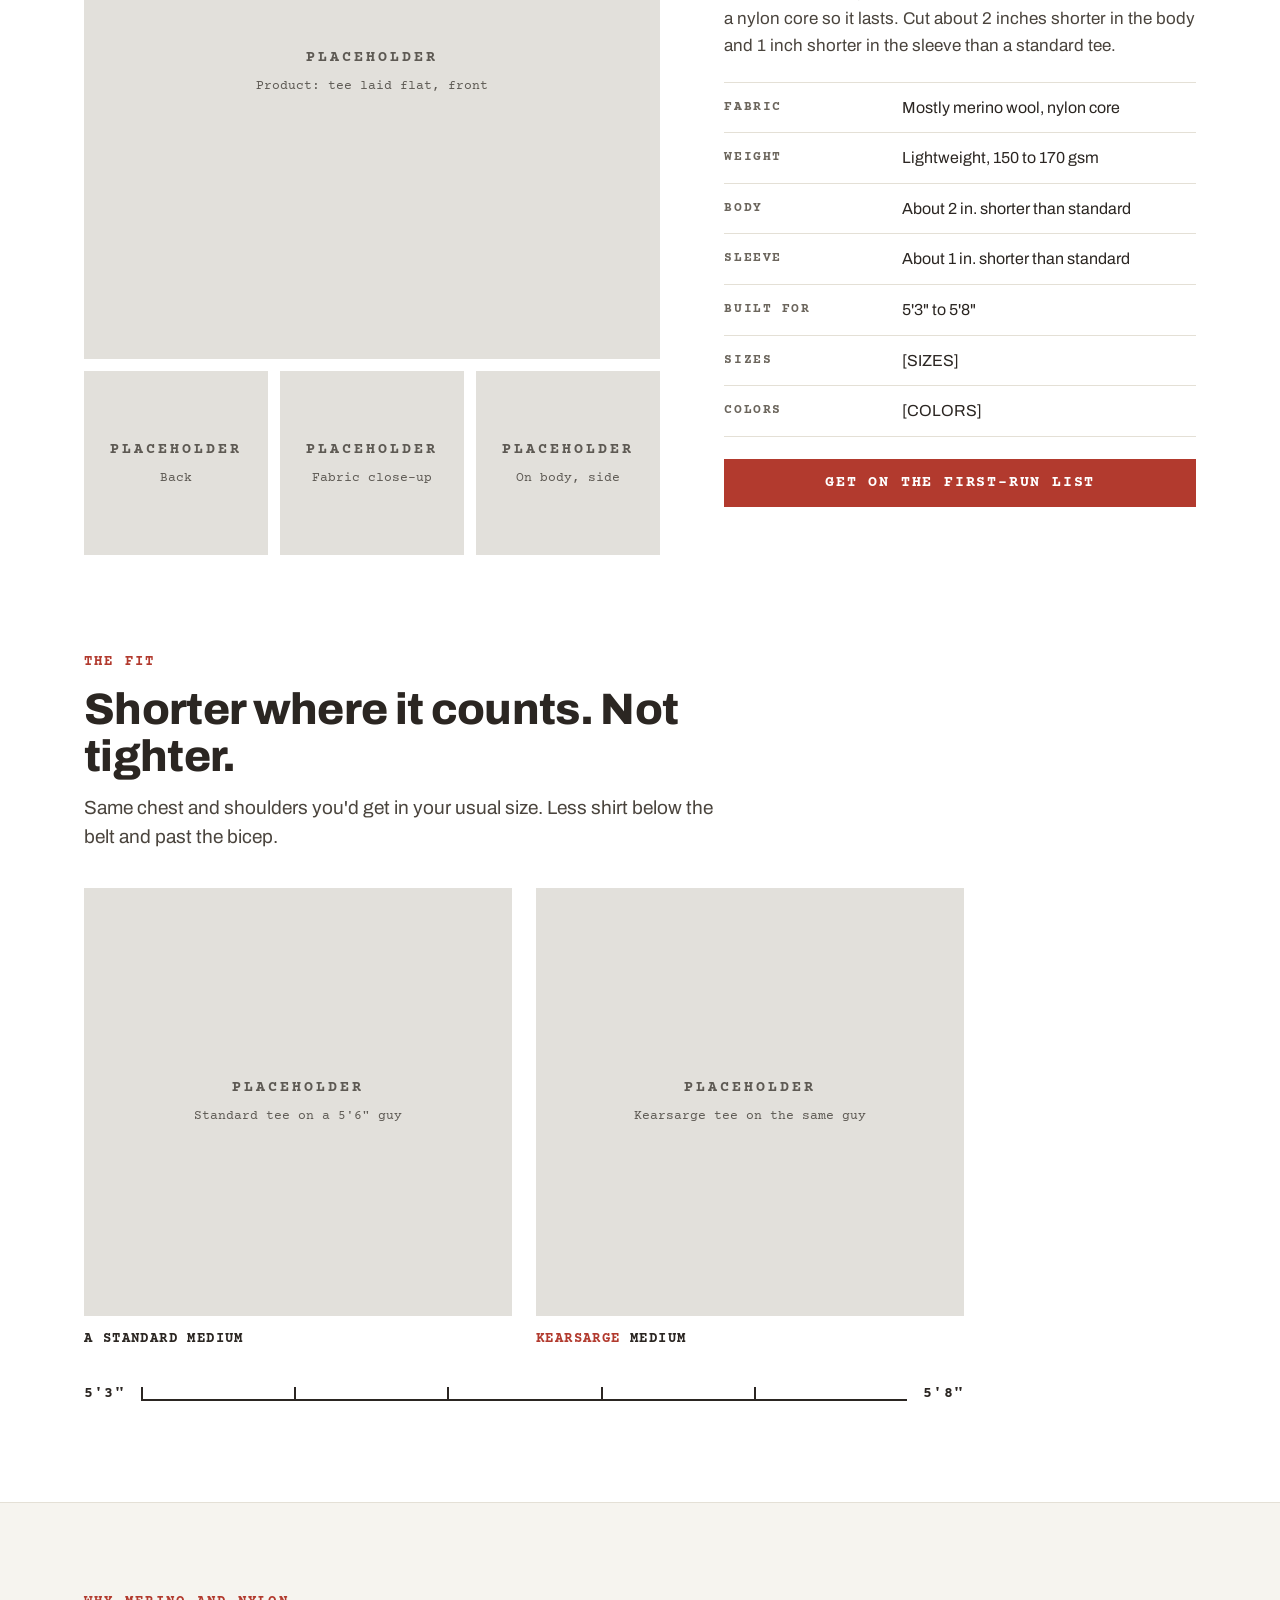
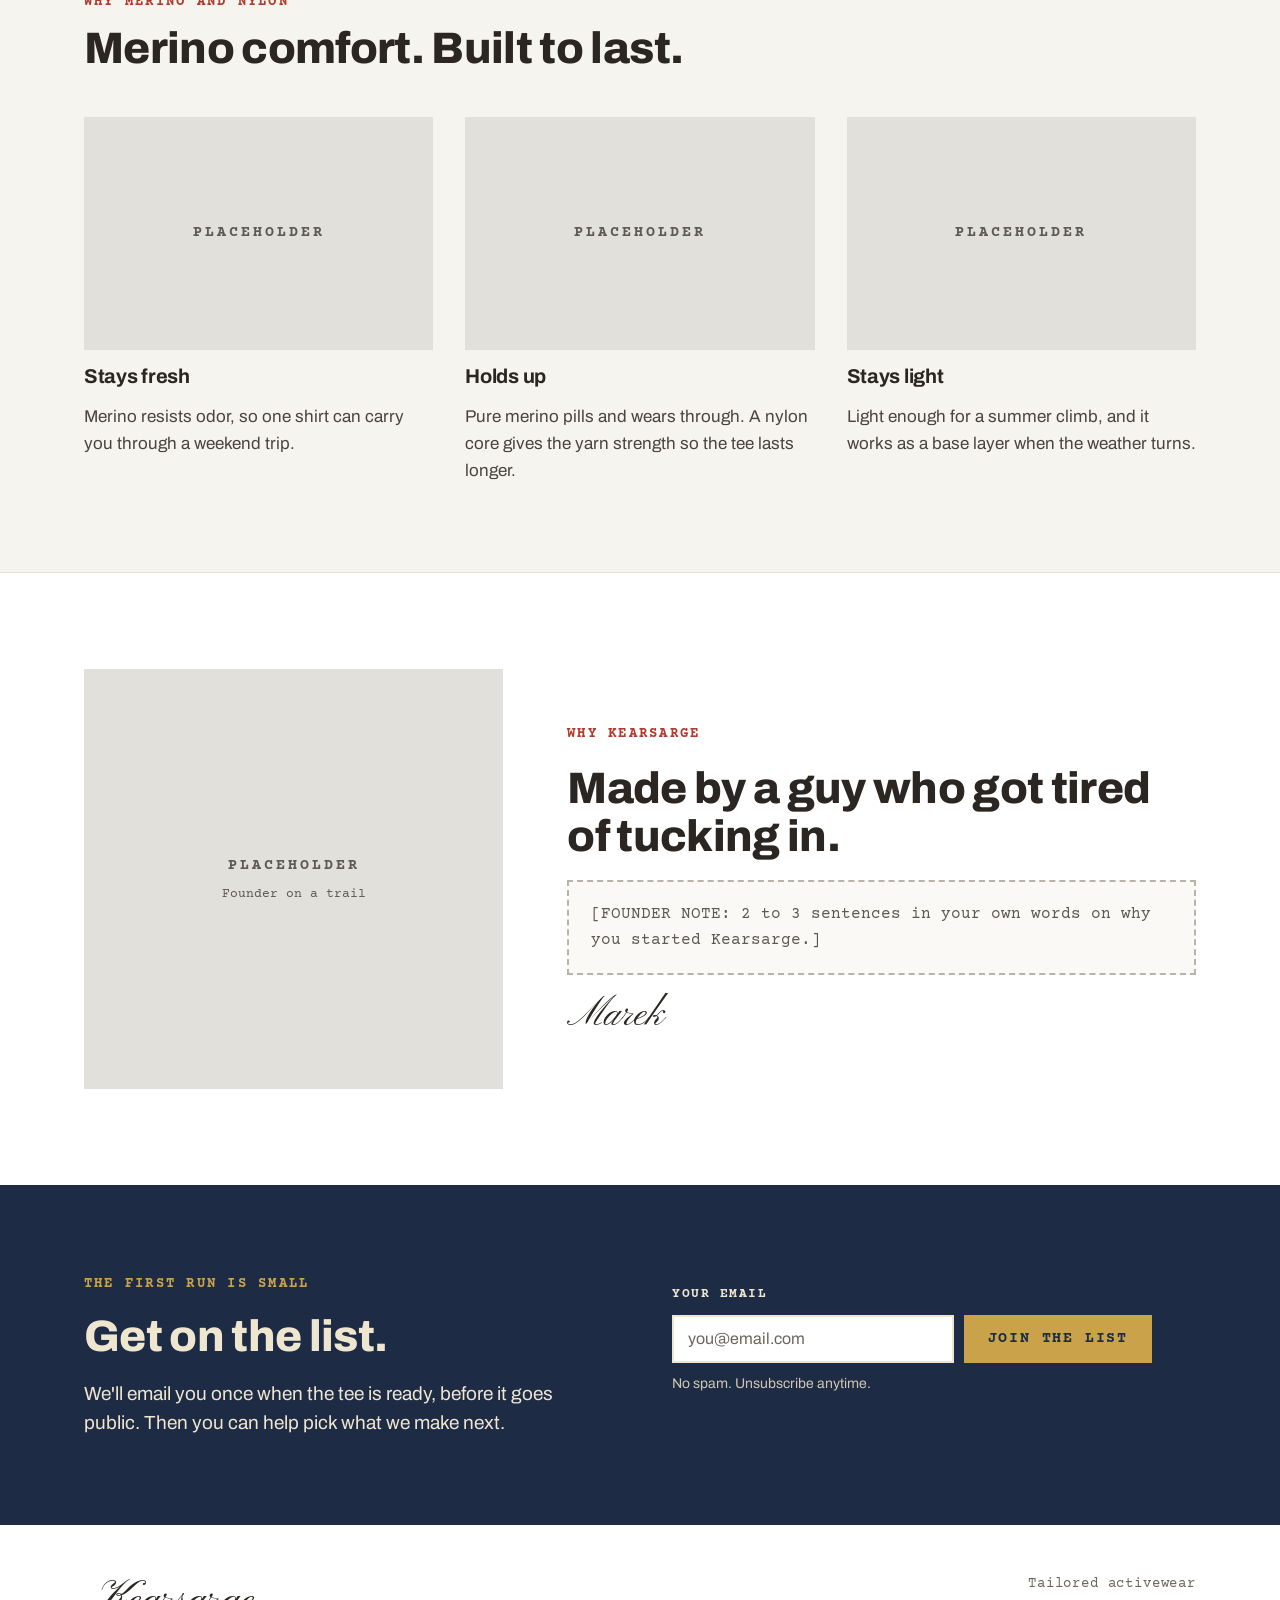
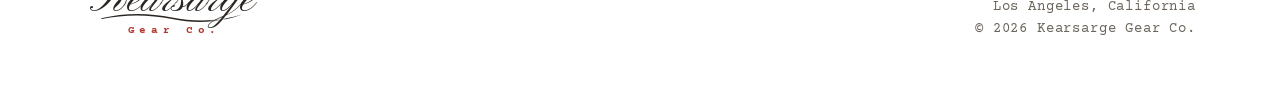
==== commit 059514b6: "Landing page v1: Kearsarge look and merino tee copy White background with colors and type from the V" ====
--- a/index.html
+++ b/index.html
@@ -1,488 +1,410 @@
-<!doctype html>
+<!DOCTYPE html>
 <html lang="en">
 <head>
 <meta charset="utf-8">
 <meta name="viewport" content="width=device-width, initial-scale=1">
-<title>Mountain Retro | Rugged never goes out of style.</title>
-<meta name="description" content="Everyday outdoor clothing with old-school character and modern comfort. First up: the Heritage Trail Sock. Join the drop list to shop our first release before the public.">
-<meta property="og:title" content="Mountain Retro | Rugged never goes out of style.">
-<meta property="og:description" content="Everyday outdoor style from the days when adventure led the way. Join the drop list to be first in line for the Heritage Trail Sock.">
-<meta property="og:image" content="https://mountainretro.com/assets/img/mountain-retro-porch-1400.jpg">
-<meta name="theme-color" content="#1f2a44">
-<link rel="icon" type="image/svg+xml" href="assets/img/favicon.svg">
-<link rel="preload" href="assets/fonts/jost-latin-700-normal.woff2" as="font" type="font/woff2" crossorigin>
-<link rel="stylesheet" href="assets/site.css?v=7">
+<title>Kearsarge Gear Co. | Trail clothes cut for shorter men</title>
+<meta name="description" content="Outdoor clothing for men 5'3&quot; to 5'8&quot;. First up: a merino tee with a shorter body and shorter sleeves. Join the list for the first run.">
+<meta name="theme-color" content="#ffffff">
+<link rel="preconnect" href="https://fonts.googleapis.com">
+<link rel="preconnect" href="https://fonts.gstatic.com" crossorigin>
+<link href="https://fonts.googleapis.com/css2?family=Archivo:wght@400;500;700;800&amp;family=Courier+Prime:wght@400;700&amp;family=Pinyon+Script&amp;display=swap" rel="stylesheet">
 <style>
-/* ---------- Hero: the print ad ---------- */
-.ad-band { position: relative; background: var(--cream); overflow-x: clip; }
-.ad-band::before { content: ""; position: absolute; top: 0; bottom: 0; left: 0; width: calc((100% - min(100%, 1440px)) / 2 + min(100%, 1440px) * 6 / 11); background: var(--navy); }
-.ad { position: relative; max-width: 1440px; margin: 0 auto; display: grid; grid-template-columns: minmax(0, 6fr) minmax(0, 5fr); min-height: 820px; }
-.ad-main { margin: auto 0; padding: clamp(28px, 2.6vw, 36px) 0 4px; }
-.ad-logo-mobile { display: none; }
-
-.ad-photo { background: var(--navy); padding: clamp(24px, 2.8vw, 40px) clamp(24px, 2.8vw, 40px) 24px; display: flex; flex-direction: column; align-items: center; justify-content: center; container-type: size; }
-/* the plate keeps the photo's own proportions, so his head and feet are never cropped */
-.ad-photo .plate { width: min(100%, calc((100cqh - 42px - 24px) * 0.6742 + 24px)); }
-.ad-photo .inner { border: 2px solid var(--cream); padding: 10px; }
-.ad-photo img { width: 100%; height: auto; aspect-ratio: 1400 / 2076; }
-.ad-photo figcaption { display: flex; justify-content: space-between; gap: 16px; flex-wrap: wrap; color: var(--cream); padding-top: 14px; }
-.ad-photo figcaption .label { font-size: 11px; }
-.ad-photo figcaption .g { color: var(--gold-on-navy); }
-
-.ad-text { padding: clamp(28px, 2.8vw, 40px) clamp(32px, 3.8vw, 56px); display: flex; flex-direction: column; min-width: 0; }
-.ad-text .top { display: flex; justify-content: space-between; align-items: end; gap: 16px; border-bottom: 1px solid var(--navy); padding-bottom: 14px; margin: 0; }
-.ad-text .top img { width: clamp(170px, 15vw, 210px); }
-.ad-text .top .label { text-align: right; }
-.ad-text h1 { margin: 0; font-size: clamp(58px, 6.6vw, 96px); line-height: .86; font-weight: 700; letter-spacing: -.035em; }
-.ad-stripes { margin: clamp(24px, 2.2vw, 32px) 0 clamp(22px, 2vw, 28px) 0; display: grid; grid-template-rows: 12px 5px 30px; }
-.ad-stripes span:nth-child(1) { background: var(--gold); }
-.ad-stripes span:nth-child(3) { background: var(--orange); }
-.ad-body { font-size: clamp(18px, 1.3vw, 19px); line-height: 1.5; max-width: 34em; }
-.ad-body p { margin: 0 0 14px; }
-.ad-body p:last-child { margin-bottom: 0; }
-.ad-body .lead { font-weight: 500; }
-
-/* the call to action: big, first thing after the copy */
-.ad-cta { margin-top: clamp(24px, 2.2vw, 30px); border-top: 3px solid var(--navy); padding-top: 22px; display: grid; grid-template-columns: auto 1fr; gap: 16px 24px; align-items: center; }
-.ad-cta .label { grid-column: 1 / -1; display: flex; align-items: center; gap: 12px; margin: 0; }
-.ad-cta .label::before { content: ""; width: 28px; height: 10px; background: var(--sock-red); flex: none; }
-.btn-lg { min-height: 66px; padding: 18px 32px; font-size: 20px; box-shadow: 7px 7px 0 var(--orange); }
-.btn-lg:hover { box-shadow: 4px 4px 0 var(--orange); transform: translate(3px, 3px); }
-.ad-cta .fine { margin: 0; font-size: 17px; line-height: 1.4; max-width: 250px; }
-
-
-/* catalog strip between sections */
-
-/* ---------- Product + specs (navy) ---------- */
-.navy { background: var(--navy); color: var(--cream); }
-.product .wrap { padding-top: clamp(40px, 5vw, 68px); padding-bottom: clamp(40px, 5vw, 68px); }
-.product-detail { background: var(--cream); color: var(--navy); }
-.closeups { background: var(--sage-wash, #cad9c9a8); color: var(--navy); }
-.features { list-style: none; margin: 0; padding: 0; display: grid; grid-template-columns: repeat(4, minmax(0, 1fr)); gap: clamp(12px, 1.6vw, 24px); }
-.features figure { margin: 0; }
-.features img { width: 100%; aspect-ratio: 4 / 5; object-fit: cover; }
-.features figcaption { display: flex; gap: 10px; align-items: baseline; padding-top: 12px; font-size: 18px; line-height: 1.4; font-weight: 500; }
-.features figcaption b { flex: none; color: var(--orange); font-size: 15px; letter-spacing: .1em; }
-.features figcaption span { min-width: 0; overflow-wrap: break-word; }
-.item { display: grid; grid-template-columns: minmax(0, 6fr) minmax(0, 5fr); gap: clamp(28px, 4vw, 64px); align-items: center; }
-.item .num { display: flex; align-items: center; gap: 14px; margin: 0 0 10px; color: var(--orange); }
-.item .num b { font-size: 64px; font-weight: 700; line-height: 1; letter-spacing: -.02em; }
-.item .num .label { font-size: 13px; line-height: 1.35; color: var(--navy); border-left: 2px solid var(--orange); padding-left: 14px; }
-.item h2 { margin: 0 0 18px; font-size: clamp(34px, 3.6vw, 48px); line-height: 1; font-weight: 700; }
-.item p { margin: 0 0 16px; font-size: 19px; line-height: 1.5; max-width: 600px; }
-.item p.label { font-size: 12px; line-height: 1.4; }
-.built { list-style: none; margin: 0; padding: 0; display: grid; grid-template-columns: repeat(2, minmax(0, 1fr)); gap: 10px 20px; }
-.built li { display: grid; grid-template-columns: 22px 1fr; gap: 10px; align-items: center; font-size: 16px; line-height: 1.35; }
-.built .tick { width: 22px; height: 10px; display: grid; grid-template-rows: 3px 2px 5px; }
-.built .tick i:nth-child(1) { background: var(--gold); }
-.built .tick i:nth-child(3) { background: var(--orange); }
-.item .btn-inv { margin-top: 20px; background: var(--orange); color: var(--cream); border-color: var(--orange); box-shadow: 6px 6px 0 var(--gold-on-navy); }
-.item .btn-inv:hover { box-shadow: 4px 4px 0 var(--gold-on-navy); }
-
-/* Spec sheet: one bordered card, no leader dots */
-.sheet { border: 2px solid var(--navy); display: flex; flex-direction: column; }
-.sheet-head { display: flex; justify-content: space-between; gap: 12px; padding: 14px 20px; border-bottom: 2px solid var(--navy); color: var(--navy); }
-.sheet-block { padding: 18px 20px 20px; }
-.sheet-block + .sheet-block { border-top: 1px solid rgba(31, 42, 68, .25); }
-.sheet-block .label { margin: 0 0 12px; color: var(--navy); }
-.sheet-block .sizes { margin-top: -4px; }
-.item .sheet-note { margin: 14px 0 0; font-size: 14px; line-height: 1.4; opacity: .8; }
-.sizes { width: 100%; border-collapse: collapse; font-size: 17px; }
-.sizes th, .sizes td { text-align: left; padding: 10px 8px 10px 0; border-bottom: 1px solid rgba(31, 42, 68, .25); }
-.sizes thead th { padding-top: 0; font-size: 11px; font-weight: 500; letter-spacing: .14em; text-transform: uppercase; opacity: .8; }
-.sizes tbody th { font-size: 24px; font-weight: 700; line-height: 1; width: 22%; }
-.sizes tbody tr:last-child > * { border-bottom: 0; }
-.facts { margin: 0; display: grid; grid-template-columns: repeat(3, minmax(0, 1fr)); border-top: 2px solid var(--navy); }
-.facts div { padding: 16px 20px 18px; }
-.facts div + div { border-left: 1px solid rgba(31, 42, 68, .25); }
-.facts dt { margin: 0 0 6px; font-size: 11px; font-weight: 500; letter-spacing: .14em; text-transform: uppercase; color: var(--navy); }
-.facts dd { margin: 0; font-size: 17px; line-height: 1.3; font-weight: 500; }
-
-.lineup { margin: 0; }
-.lineup-head { display: flex; flex-wrap: wrap; align-items: baseline; justify-content: space-between; gap: 8px 24px; margin-bottom: 22px; }
-.lineup-head .label { margin: 0 0 8px; color: var(--gold-on-navy); }
-.lineup h3 { margin: 0; font-size: clamp(22px, 2.2vw, 30px); line-height: 1.15; font-weight: 700; max-width: 640px; }
-.lineup-head a { font-size: 16px; font-weight: 500; color: var(--gold-on-navy); white-space: nowrap; }
-.lineup-cards { list-style: none; margin: 0; padding: 0; display: grid; grid-template-columns: repeat(6, minmax(0, 1fr)); gap: 12px; }
-.lineup-cards li { border: 2px solid var(--cream); padding: 14px 14px 12px; display: grid; grid-template-rows: auto auto 1fr auto; gap: 6px; }
-.lineup-cards svg { width: 48px; height: 48px; margin-bottom: 6px; }
-.lineup-cards .n { font-size: 12px; font-weight: 500; letter-spacing: .14em; color: var(--orange-on-navy); }
-.lineup-cards .t { font-size: 18px; font-weight: 700; line-height: 1.1; }
-.lineup-cards .s { font-size: 11px; font-weight: 500; letter-spacing: .14em; text-transform: uppercase; opacity: .75; padding-top: 8px; border-top: 1px dotted rgba(243, 234, 216, .45); }
-.lineup-cards .first { background: var(--cream); color: var(--navy); }
-.lineup-cards .first .n { color: var(--orange); }
-.lineup-cards .first .s { opacity: 1; color: var(--orange); border-top-color: rgba(31, 42, 68, .35); }
-@media (max-width: 1100px) { .lineup-cards { grid-template-columns: repeat(3, minmax(0, 1fr)); } }
-
-/* ---------- Field notes (archival photo gallery) ---------- */
-.field-notes { background: var(--sage-wash, #cad9c9a8); }
-.field-notes .wrap { padding-top: clamp(44px, 5.5vw, 76px); padding-bottom: clamp(36px, 4vw, 56px); }
-.fn-head { margin-bottom: clamp(22px, 2.4vw, 32px); }
-.fn-head h2 { display: flex; align-items: center; gap: 12px; margin: 0 0 14px; }
-.fn-head h2::before { content: ""; width: 28px; height: 10px; background: var(--sock-red); flex: none; }
-.fn-head p { margin: 0; font-size: clamp(28px, 3vw, 40px); line-height: 1.1; font-weight: 700; letter-spacing: -.01em; }
-.fn-grid { list-style: none; margin: 0; padding: 0; display: grid; grid-template-columns: 1.19fr 1.535fr 1.535fr; gap: clamp(16px, 2vw, 28px); align-items: start; }
-.fn-grid figure { margin: 0; }
-.fn-grid img { width: 100%; height: auto; border: 2px solid var(--navy); background: var(--navy); }
-.fn-grid figcaption { padding-top: 14px; }
-.fn-grid .pill { display: inline-block; margin: 0 0 8px; padding: 2px 8px 1px; border: 1px solid var(--navy); border-radius: 999px; font-size: 9.5px; font-weight: 500; letter-spacing: .12em; text-transform: uppercase; line-height: 1.4; }
-.fn-grid .cap { margin: 0; font-size: 17px; line-height: 1.45; }
-.fn-grid .src { margin: 6px 0 0; font-size: 13px; line-height: 1.4; opacity: .75; }
-.fn-follow { margin: clamp(24px, 2.6vw, 32px) 0 0; font-size: 16px; text-align: center; }
-.fn-follow a { font-weight: 500; text-decoration-color: var(--orange); text-decoration-thickness: 2px; text-underline-offset: 4px; }
-.fn-follow a:hover { color: var(--orange); }
-.fn-follow .sr-only { position: absolute; width: 1px; height: 1px; overflow: hidden; clip: rect(0 0 0 0); white-space: nowrap; }
-
-/* ---------- Signup coupon ---------- */
-.signup .wrap { padding-top: clamp(44px, 5.5vw, 76px); padding-bottom: clamp(44px, 5.5vw, 76px); }
-.coupon { position: relative; border: 3px dashed var(--navy); padding: 10px; }
-.coupon-inner { display: grid; grid-template-columns: minmax(0, 6fr) minmax(0, 5fr); background: var(--cream); border: 2px solid var(--navy); }
-.coupon .pitch { padding: clamp(28px, 4vw, 56px); border-right: 2px solid var(--navy); }
-.coupon .pitch .label { margin: 0 0 18px; }
-.coupon h2 { margin: 0 0 16px; font-size: clamp(40px, 5vw, 68px); line-height: .95; font-weight: 700; letter-spacing: -.02em; }
-.coupon .pitch > p { margin: 0 0 24px; font-size: 20px; line-height: 1.45; max-width: 470px; }
-.perks { margin: 0; padding: 0; list-style: none; }
-.perks li { display: grid; grid-template-columns: 28px 1fr; gap: 14px; align-items: center; padding: 12px 0; border-top: 1px solid rgba(31, 42, 68, .25); font-size: 18px; line-height: 1.4; }
-.perks li:last-child { border-bottom: 1px solid rgba(31, 42, 68, .25); }
-.perks .tick { width: 28px; height: 12px; display: grid; grid-template-rows: 4px 2px 6px; }
-.perks .tick i:nth-child(1) { background: var(--gold); }
-.perks .tick i:nth-child(3) { background: var(--orange); }
-.coupon .form-side { background: var(--navy); color: var(--cream); padding: clamp(28px, 4vw, 56px); display: flex; flex-direction: column; justify-content: center; gap: 18px; }
-.coupon .form-side h3 { margin: 0; font-size: 28px; line-height: 1.1; font-weight: 700; }
-.coupon .form-side .small { font-size: 15px; margin: 0; }
-.coupon .form-side { scroll-margin-top: 24px; }
-.form-label { margin: 0 0 -6px; color: var(--gold-on-navy); }
-.scissors { position: absolute; top: -15px; left: 36px; background: var(--cream); padding: 0 8px; line-height: 0; }
-
-/* Kit embed: restyle the injected form to match the brand (Kit inline forms use these classes) */
-#kit-form { min-height: 120px; }
-#kit-form .formkit-form { max-width: none !important; background: transparent !important; border: 0 !important; box-shadow: none !important; font-family: var(--font-sans) !important; }
-#kit-form .formkit-form [data-style="clean"], #kit-form .formkit-form [data-style="minimal"] { padding: 0 !important; }
-#kit-form .formkit-form .formkit-header, #kit-form .formkit-form .formkit-subheader, #kit-form .formkit-form .formkit-image, #kit-form .formkit-form .formkit-background { display: none !important; }
-#kit-form .formkit-fields { margin: 0 !important; display: flex !important; flex-direction: column !important; gap: 12px !important; }
-#kit-form .formkit-field, #kit-form .formkit-submit { margin: 0 !important; flex: none !important; width: 100% !important; }
-#kit-form .formkit-input {
-  width: 100% !important; min-height: 54px !important;
-  background: var(--cream) !important; color: var(--navy) !important;
-  border: 2px solid var(--cream) !important; border-radius: 0 !important;
-  font-family: var(--font-sans) !important; font-size: 17px !important; padding: 12px 16px !important;
+:root {
+  --white: #ffffff;
+  --paper: #f6f4ef;      /* soft off-white band */
+  --ink: #2b2622;        /* logo script color */
+  --ink-2: #4a443d;      /* body text */
+  --muted: #6b655c;      /* secondary text, 5.6:1 on white */
+  --brick: #b23a2e;      /* "Gear Co." red */
+  --brick-dark: #8a2b22;
+  --tan: #a8996f;        /* label border thread, decorative only */
+  --rule: #e4e0d6;
+  --navy: #1d2b44;       /* navy label ground */
+  --cream: #efe6cf;
+  --gold: #c9a24a;
+  --ph: #e2e0db;         /* placeholder gray */
+  --ph-text: #5d5953;
+  --sans: "Archivo", system-ui, sans-serif;
+  --mono: "Courier Prime", ui-monospace, monospace;
+  --script: "Pinyon Script", cursive;
+  --wrap: 1160px;
 }
-#kit-form .formkit-input::placeholder { color: rgba(31, 42, 68, .72) !important; }
-#kit-form .formkit-input:focus { outline: 3px solid var(--gold-on-navy) !important; outline-offset: 2px !important; }
-#kit-form .formkit-submit {
-  min-height: 54px !important; border-radius: 0 !important;
-  background: var(--orange) !important; color: var(--cream) !important;
-  font-family: var(--font-sans) !important; font-weight: 700 !important; font-size: 18px !important; letter-spacing: .02em !important;
-  box-shadow: 6px 6px 0 var(--gold-on-navy) !important;
+* { box-sizing: border-box; }
+html { -webkit-text-size-adjust: 100%; }
+body { margin: 0; background: var(--white); color: var(--ink-2); font-family: var(--sans); font-size: 17px; line-height: 1.6; }
+img { max-width: 100%; display: block; }
+a { color: var(--brick); }
+a:hover { color: var(--brick-dark); }
+.wrap { max-width: var(--wrap); margin: 0 auto; padding: 0 24px; }
+h1, h2, h3 { color: var(--ink); font-family: var(--sans); margin: 0; letter-spacing: -0.015em; }
+h1 { font-weight: 800; font-size: clamp(40px, 5.6vw, 68px); line-height: 1.02; }
+h2 { font-weight: 800; font-size: clamp(30px, 3.6vw, 44px); line-height: 1.08; }
+h3 { font-weight: 700; font-size: 20px; line-height: 1.25; }
+p { margin: 0; }
+.eyebrow { font-family: var(--mono); font-weight: 700; font-size: 14px; letter-spacing: .16em; text-transform: uppercase; color: var(--brick); }
+.lede { font-size: 19px; line-height: 1.55; color: var(--ink-2); max-width: 34em; }
+.skip { position: absolute; left: -9999px; }
+.skip:focus { left: 16px; top: 16px; background: var(--ink); color: #fff; padding: 10px 14px; z-index: 10; }
+
+/* ---------- Logo (V3 flat, built in type) ---------- */
+.logo { display: inline-flex; flex-direction: column; align-items: center; text-decoration: none; color: var(--ink); line-height: 1; }
+.logo-script { font-family: var(--script); font-size: 44px; line-height: 1.05; padding: 0 6px; position: relative; z-index: 2; color: var(--ink);
+  filter: drop-shadow(0 0 1px var(--logo-ground, #fff)) drop-shadow(0 0 1px var(--logo-ground, #fff)); }
+.logo-swash { width: 142px; height: 12px; margin-top: -14px; position: relative; z-index: 1; fill: var(--ink); }
+.logo-co { font-family: var(--mono); font-weight: 700; font-size: 11px; letter-spacing: .42em; padding-left: .42em; color: var(--brick); margin-top: 2px; }
+.logo.on-navy { --logo-ground: var(--navy); }
+.logo.on-navy .logo-script { color: var(--cream); }
+.logo.on-navy .logo-swash { fill: var(--cream); }
+.logo.on-navy .logo-co { color: var(--gold); }
+
+/* ---------- Header ---------- */
+.site-header { border-bottom: 1px solid var(--rule); background: var(--white); }
+.site-header .wrap { display: flex; align-items: center; justify-content: space-between; gap: 24px; min-height: 92px; }
+.nav { display: flex; align-items: center; gap: 28px; }
+.nav a { font-family: var(--mono); font-weight: 700; font-size: 14px; letter-spacing: .12em; text-transform: uppercase; color: var(--ink); text-decoration: none; }
+.nav a:hover { color: var(--brick); }
+.btn { display: inline-flex; align-items: center; justify-content: center; min-height: 48px; padding: 0 22px; border: 2px solid var(--brick); background: var(--brick); color: #fff; font-family: var(--mono); font-weight: 700; font-size: 15px; letter-spacing: .12em; text-transform: uppercase; text-decoration: none; cursor: pointer; border-radius: 0; }
+.btn:hover { background: var(--brick-dark); border-color: var(--brick-dark); color: #fff; }
+.btn:focus-visible, input:focus-visible, .nav a:focus-visible { outline: 3px solid var(--navy); outline-offset: 3px; }
+.btn-ghost { background: transparent; color: var(--brick); }
+.btn-ghost:hover { background: var(--brick); color: #fff; }
+.nav .btn { color: #fff; min-height: 44px; font-size: 13px; padding: 0 18px; white-space: nowrap; }
+.nav .btn:hover { color: #fff; }
+
+/* ---------- Placeholders ---------- */
+.ph { background: var(--ph); color: var(--ph-text); display: flex; flex-direction: column; align-items: center; justify-content: center; gap: 6px; text-align: center; padding: 16px; font-family: var(--mono); }
+.ph { overflow: hidden; }
+.ph strong { font-size: 15px; letter-spacing: .2em; text-transform: uppercase; }
+.ph span { font-size: 13px; max-width: 26em; }
+.ph-hero { aspect-ratio: 4 / 5; }
+.ph-wide { aspect-ratio: 4 / 3; }
+.ph-sq { aspect-ratio: 1 / 1; }
+
+/* ---------- Hero ---------- */
+.hero { padding: 72px 0 80px; }
+.hero .wrap { display: grid; grid-template-columns: minmax(0, 1.05fr) minmax(0, .95fr); gap: 64px; align-items: center; }
+.hero-copy { display: flex; flex-direction: column; gap: 24px; }
+.hero h1 em { font-style: normal; color: var(--brick); }
+
+/* ---------- Signup form ---------- */
+.signup { display: flex; flex-direction: column; gap: 10px; max-width: 480px; }
+.signup-row { display: flex; gap: 10px; }
+.signup label { font-family: var(--mono); font-weight: 700; font-size: 13px; letter-spacing: .12em; text-transform: uppercase; color: var(--ink); }
+.signup input[type=email] { flex: 1; min-width: 0; min-height: 48px; padding: 0 14px; border: 2px solid var(--ink); background: #fff; color: var(--ink); font-family: var(--sans); font-size: 16px; border-radius: 0; }
+.signup input::placeholder { color: var(--muted); }
+.signup .note { font-size: 14px; color: var(--muted); }
+.signup .status { font-size: 15px; font-weight: 500; color: var(--brick-dark); min-height: 1.4em; }
+
+/* ---------- Problem strip ---------- */
+.problem { background: var(--paper); border-top: 1px solid var(--rule); border-bottom: 1px solid var(--rule); padding: 64px 0; }
+.problem-head { display: flex; flex-direction: column; gap: 12px; max-width: 40em; margin-bottom: 40px; }
+.problem-grid { display: grid; grid-template-columns: repeat(3, minmax(0, 1fr)); gap: 32px; }
+.problem-item { display: flex; flex-direction: column; gap: 10px; padding-top: 18px; border-top: 3px solid var(--ink); }
+.num { font-family: var(--mono); font-weight: 700; font-size: 14px; letter-spacing: .14em; color: var(--brick); }
+
+/* ---------- Product ---------- */
+.product { padding: 96px 0; }
+.product .wrap { display: grid; grid-template-columns: minmax(0, 1.1fr) minmax(0, .9fr); gap: 64px; align-items: start; }
+.gallery { display: grid; grid-template-columns: repeat(3, minmax(0, 1fr)); gap: 12px; }
+.gallery .ph-wide { grid-column: 1 / -1; aspect-ratio: 1 / 1; }
+.product-info { display: flex; flex-direction: column; gap: 22px; position: sticky; top: 24px; }
+.price { font-family: var(--mono); font-weight: 700; font-size: 20px; color: var(--ink); }
+.specs { margin: 0; border-top: 1px solid var(--rule); }
+.specs div { display: grid; grid-template-columns: 9.5em minmax(0, 1fr); gap: 16px; padding: 12px 0; border-bottom: 1px solid var(--rule); }
+.specs dt { font-family: var(--mono); font-weight: 700; font-size: 13px; letter-spacing: .12em; text-transform: uppercase; color: var(--muted); padding-top: 2px; }
+.specs dd { margin: 0; color: var(--ink); font-size: 16px; }
+
+/* ---------- Fit compare ---------- */
+.fit { padding: 0 0 96px; }
+.fit-head { display: flex; flex-direction: column; gap: 12px; max-width: 40em; margin-bottom: 36px; }
+.fit-grid { display: grid; grid-template-columns: repeat(2, minmax(0, 1fr)); gap: 24px; max-width: 880px; }
+.fit .range { max-width: 880px; }
+.fit-card { display: flex; flex-direction: column; gap: 12px; }
+.fit-card .cap { font-family: var(--mono); font-weight: 700; font-size: 14px; letter-spacing: .1em; text-transform: uppercase; color: var(--ink); }
+.fit-card .cap b { color: var(--brick); }
+.range { display: flex; align-items: center; gap: 16px; margin-top: 32px; font-family: var(--mono); font-weight: 700; color: var(--ink); font-size: 15px; letter-spacing: .08em; }
+.range-bar { flex: 1; height: 14px; position: relative; background: repeating-linear-gradient(90deg, var(--ink) 0 2px, transparent 2px 20%); border-bottom: 2px solid var(--ink); }
+
+/* ---------- Fabric ---------- */
+.fabric { background: var(--paper); border-top: 1px solid var(--rule); border-bottom: 1px solid var(--rule); padding: 88px 0; }
+.fabric-head { display: flex; flex-direction: column; gap: 12px; max-width: 40em; margin-bottom: 44px; }
+.fabric-grid { display: grid; grid-template-columns: repeat(3, minmax(0, 1fr)); gap: 32px; }
+.fabric-item { display: flex; flex-direction: column; gap: 14px; }
+.fabric-item .ph { aspect-ratio: 3 / 2; }
+
+/* ---------- Founder ---------- */
+.founder { padding: 96px 0; }
+.founder .wrap { display: grid; grid-template-columns: minmax(0, .8fr) minmax(0, 1.2fr); gap: 64px; align-items: center; }
+.founder-note { display: flex; flex-direction: column; gap: 20px; }
+.todo { border: 2px dashed #b9b4aa; padding: 20px 22px; font-family: var(--mono); font-size: 16px; color: var(--ph-text); background: #faf9f6; }
+.sig { font-family: var(--script); font-size: 40px; color: var(--ink); line-height: 1; }
+
+/* ---------- Closing band (navy, nods to the navy label) ---------- */
+.close { background: var(--navy); color: var(--cream); padding: 88px 0; }
+.close .wrap { display: grid; grid-template-columns: minmax(0, 1fr) minmax(0, 1fr); gap: 64px; align-items: center; }
+.close h2 { color: var(--cream); }
+.close .eyebrow { color: var(--gold); }
+.close .lede { color: var(--cream); }
+.close-copy { display: flex; flex-direction: column; gap: 18px; }
+.close .signup label { color: var(--cream); }
+.close .signup input[type=email] { border-color: var(--cream); }
+.close .signup .note { color: #cfc7b3; }
+.close .signup .status { color: var(--gold); }
+.close .btn { background: var(--gold); border-color: var(--gold); color: var(--navy); }
+.close .btn:hover { background: var(--cream); border-color: var(--cream); color: var(--navy); }
+.close .btn:focus-visible, .close input:focus-visible { outline-color: var(--gold); }
+
+/* ---------- Footer ---------- */
+.site-footer { padding: 48px 0 56px; }
+.site-footer .wrap { display: flex; align-items: center; justify-content: space-between; gap: 24px; flex-wrap: wrap; }
+.foot-meta { font-family: var(--mono); font-size: 14px; color: var(--muted); letter-spacing: .06em; text-align: right; }
+
+/* ---------- Small screens ---------- */
+@media (max-width: 900px) {
+  .hero .wrap, .product .wrap, .founder .wrap, .close .wrap { grid-template-columns: 1fr; gap: 40px; }
+  .hero { padding: 40px 0 56px; }
+  .hero-media { order: -1; }
+  .ph-hero { aspect-ratio: 4 / 3; }
+  .product-info { position: static; }
+  .problem-grid, .fabric-grid { grid-template-columns: 1fr; gap: 24px; }
+  .product, .founder { padding: 64px 0; }
+  .fabric, .close { padding: 64px 0; }
 }
-#kit-form .formkit-submit { border: 0 !important; }
-#kit-form .formkit-submit > span { padding: 14px 20px !important; }
-#kit-form .formkit-submit:hover > span { background: transparent !important; }
-#kit-form .formkit-powered-by-convertkit-container { margin: 16px 0 0 !important; justify-content: flex-start !important; zoom: .75 !important; }
-#kit-form .formkit-powered-by-convertkit { color: var(--cream) !important; opacity: .7 !important; font-family: var(--font-sans) !important; font-size: 11px !important; font-weight: 400 !important; letter-spacing: .08em !important; padding: 0 !important; margin: 0 !important; background-color: transparent !important; text-decoration: none !important; transform: none !important; }
-#kit-form .formkit-powered-by-convertkit:hover, #kit-form .formkit-powered-by-convertkit:focus-visible { opacity: 1 !important; }
-#kit-form .formkit-alert-success { background: var(--cream) !important; color: var(--navy) !important; border: 0 !important; font-size: 17px !important; font-weight: 500 !important; padding: 14px 16px !important; }
-#kit-form .formkit-alert-error { background: var(--cream) !important; color: var(--sock-red) !important; border: 0 !important; font-size: 15px !important; }
-#kit-form .formkit-alert:empty { display: none !important; }
-#kit-form .formkit-alert { border-radius: 0 !important; font-family: var(--font-sans) !important; }
-#kit-form .formkit-guarantee { color: var(--cream) !important; font-size: 13px !important; }
-.kit-fallback { display: none; font-size: 15px; }
-.kit-fallback.show { display: block; }
-.kit-fallback a { color: var(--gold-on-navy); font-weight: 700; }
-
-/* ---------- Responsive ---------- */
-@media (min-width: 901px) and (max-height: 860px) {
-  .ad-text h1 { font-size: clamp(54px, 5.6vw, 80px); }
-  .ad-main { padding-top: 18px; }
-  .ad-stripes { margin-top: 20px; margin-bottom: 18px; }
-  .ad-body p { margin-bottom: 10px; }
-  .ad-cta { margin-top: 20px; padding-top: 16px; gap: 12px 24px; }
-}
-@media (max-width: 1100px) {
-  .ad-body { grid-template-columns: 1fr; gap: 14px; }
-  .ad-cta { grid-template-columns: 1fr; }
-  .ad-cta .fine { max-width: none; }
-}
-@media (max-width: 900px) {
-  .fn-grid { grid-template-columns: 1fr; gap: 32px; }
-  .ad { grid-template-columns: 1fr; min-height: 0; }
-  .ad-band::before { display: none; }
-  .ad-photo { container-type: normal; }
-  .ad-photo .plate { width: 100%; }
-  .ad-logo-mobile { display: flex; justify-content: space-between; align-items: center; gap: 16px; padding: 18px var(--gutter); background: var(--navy); }
-  .ad-logo-mobile img { width: 140px; }
-  .ad-logo-mobile .btn { width: auto; padding: 10px 14px; font-size: 14px; background: var(--cream); color: var(--navy); border-color: var(--cream); }
-  .ad-photo { padding: 16px 16px 14px; }
-  .ad-photo img { aspect-ratio: 4 / 5; object-fit: cover; object-position: 50% 100%; }
-  .ad-main { padding: 0; }
-  .ad-text { padding: 32px var(--gutter) 48px; }
-  .ad-stripes { margin-left: calc(-1 * var(--gutter)); margin-right: calc(-1 * var(--gutter)); }
-  .ad-text .top { display: none; }
-  .ad-text h1 { margin-top: 0; }
-  .item { grid-template-columns: 1fr; }
-  .features { grid-template-columns: repeat(2, minmax(0, 1fr)); row-gap: 22px; }
-  .features figcaption { gap: 8px; font-size: 17px; line-height: 1.35; }
-  .coupon-inner { grid-template-columns: 1fr; }
-  .coupon .pitch { border-right: 0; border-bottom: 2px solid var(--navy); }
-}
-@media (max-width: 560px) {
-  /* Hero text on phones: clearer hierarchy, more air, no repeated CTA line */
-  .ad-body { font-size: 17px; line-height: 1.6; }
-  .ad-body .lead { font-size: 20px; line-height: 1.45; }
-  .ad-body p { margin-bottom: 20px; }
-  .ad-cta { grid-template-columns: 1fr; margin-top: 36px; padding-top: 24px; gap: 18px; }
-  .ad-cta .fine { display: none; }
-  .btn { width: 100%; }
-  .coupon { padding: 6px; }
-  .built { grid-template-columns: 1fr; }
-  .sheet-head, .sheet-block { padding-left: 16px; padding-right: 16px; }
-  .facts { grid-template-columns: 1fr; }
-  .facts div { padding: 12px 16px; display: flex; justify-content: space-between; gap: 16px; align-items: baseline; }
-  .facts div + div { border-left: 0; border-top: 1px solid rgba(31, 42, 68, .25); }
-  .facts dt { margin: 0; }
-  .facts dd { text-align: right; }
-  .lineup-cards { grid-template-columns: repeat(2, minmax(0, 1fr)); }
-  .sizes { font-size: 16px; }
-  .sizes td { white-space: nowrap; padding-right: 12px; }
-  .sizes thead th { letter-spacing: .08em; padding-right: 6px; vertical-align: bottom; }
-  .sizes tbody th { font-size: 20px; width: auto; padding-right: 12px; }
+@media (max-width: 640px) {
+  .nav a:not(.btn) { display: none; }
+  .signup-row { flex-direction: column; }
+  .fit-grid { grid-template-columns: 1fr; }
+  .site-footer .wrap { flex-direction: column; }
+  .foot-meta { text-align: center; }
+  .specs div { grid-template-columns: 1fr; gap: 2px; }
+  .gallery .ph-sq strong { font-size: 11px; letter-spacing: .08em; }
+  .gallery .ph-sq span { display: none; }
+  .site-header .wrap { min-height: 80px; }
+  .logo-script { font-size: 38px; }
+  .logo-swash { width: 122px; }
 }
 </style>
 </head>
 <body>
-<a class="skip" href="#join">Skip to the drop list signup</a>
-
-<main>
-  <div class="ad-logo-mobile">
-    <img src="assets/img/mountain-retro-lockup-dark-transparent.svg" alt="Mountain Retro" width="168" height="39">
-    <a class="btn btn-sm" href="#join">Join the drop list</a>
+<a class="skip" href="#main">Skip to content</a>
+
+<header class="site-header">
+  <div class="wrap">
+    <a class="logo" href="#" aria-label="Kearsarge Gear Co. home">
+      <span class="logo-script">Kearsarge</span>
+      <svg class="logo-swash" viewBox="0 0 360 30" preserveAspectRatio="none" aria-hidden="true"><path d="M0,18 C60,4 120,4 180,16 C240,28 300,26 360,8 C300,30 240,32 180,20 C120,8 60,8 2,20 Z"/></svg>
+      <span class="logo-co">Gear Co.</span>
+    </a>
+    <nav class="nav" aria-label="Main">
+      <a href="#tee">The tee</a>
+      <a href="#fit">Fit</a>
+      <a href="#fabric">Fabric</a>
+      <a class="btn" href="#join">Join the list</a>
+    </nav>
   </div>
-
-  <div class="ad-band">
-  <section class="ad" aria-labelledby="hero-title">
-    <figure class="ad-photo">
-      <div class="plate">
-      <div class="inner">
-        <img src="assets/img/mountain-retro-hero-backpacker-1400.jpg"
-             srcset="assets/img/mountain-retro-hero-backpacker-900.jpg 900w, assets/img/mountain-retro-hero-backpacker-1400.jpg 1400w"
-             sizes="(max-width: 900px) 100vw, 55vw"
-             width="1400" height="2076"
-             alt="A backpacker in a cap and sunglasses rests on granite boulders beside an external-frame pack with a fishing rod strapped to it. He wears a tee, dark shorts, leather hiking boots and a tall cream sock with a red stripe.">
-      </div>
-      <figcaption>
-        <span class="label">Plate 01</span>
-        <span class="label g">The Heritage Trail Sock</span>
-      </figcaption>
-      </div>
-    </figure>
-
-    <div class="ad-text">
-      <div class="top">
-        <img src="assets/img/mountain-retro-lockup-light-transparent.svg" alt="Mountain Retro" width="200" height="47">
-        <span class="label">Los Angeles, California</span>
-      </div>
-      <div class="ad-main">
-      <h1 id="hero-title">Rugged never goes out of style.</h1>
-      <div class="ad-stripes" aria-hidden="true"><span></span><span></span><span></span></div>
-      <div class="ad-body">
-        <p class="lead">There was a time when hiking pants were jeans, packs had external frames, and a map, compass, and a little curiosity were all you needed.</p>
-        <p>We're taking our cues from that era. Everyday outdoor clothing with old-school character and modern comfort. First up: the Heritage Trail Sock.</p>
-      </div>
-      <div class="ad-cta">
-        <p class="label">First on the Trail</p>
-        <a class="btn btn-lg" href="#join">Join the drop list <span class="arrow" aria-hidden="true">&rarr;</span></a>
-        <p class="fine">Join the drop list to shop our first release before the public.</p>
-      </div>
-      </div>
-    </div>
-  </section>
-  </div>
-
-  <section class="product closeups" aria-label="Heritage Trail Sock close-ups">
-    <div class="wrap">
-      <ul class="features">
-        <li><figure><img src="assets/img/closeup-cuff.jpg" width="624" height="780" loading="lazy" alt="Close-up of a cream ribbed sock cuff with a single red stripe, worn on a wooden step."><figcaption><b>A</b> <span>Cream cuff. Single red stripe.</span></figcaption></figure></li>
-        <li><figure><img src="assets/img/closeup-leg.jpg" width="656" height="820" loading="lazy" alt="Close-up of a marled blue-gray sock leg in a classic ragg knit."><figcaption><b>B</b> <span>Marled blue-gray. Classic ragg texture.</span></figcaption></figure></li>
-        <li><figure><img src="assets/img/closeup-toe.jpg" width="704" height="880" loading="lazy" alt="Close-up of a marled sock with a contrasting cream toe, resting on a weathered wooden step."><figcaption><b>C</b> <span>Contrasting cream heel and toe.</span></figcaption></figure></li>
-        <li><figure><img src="assets/img/closeup-pair.jpg" width="800" height="1000" loading="lazy" alt="A pair of crew-height ragg socks with cream cuffs, red stripes and cream toes, worn on weathered wooden steps."><figcaption><b>D</b> <span>Crew height. Made to be seen.</span></figcaption></figure></li>
-      </ul>
-    </div>
-  </section>
-
-  <section class="product product-detail" aria-labelledby="item-title">
-    <div class="wrap">
-      <article class="item">
-        <div>
-          <p class="num"><b aria-hidden="true">01</b><span class="label">Founder's<br>edition</span></p>
-          <h2 id="item-title">The Heritage Trail Sock</h2>
-          <p>An old-school ragg sock with a marled blue-gray leg, cream cuff, and a single red stripe. Made for the trail. Right at home at the coffee shop.</p>
-          <p>It's in development now. Drop list members hear first when it's ready.</p>
-          <a class="btn btn-inv" href="#join">Join the drop list <span class="arrow" aria-hidden="true">&rarr;</span></a>
-        </div>
-        <aside class="sheet" aria-label="Heritage Trail Sock details">
-          <div class="sheet-head"><span class="label">Spec sheet</span><span class="label">No. 01</span></div>
-          <div class="sheet-block">
-            <p class="label">Designed with</p>
-            <ul class="built">
-              <li><span class="tick" aria-hidden="true"><i></i><i></i><i></i></span><span>Merino wool blend</span></li>
-              <li><span class="tick" aria-hidden="true"><i></i><i></i><i></i></span><span>Thick cushion underfoot</span></li>
-              <li><span class="tick" aria-hidden="true"><i></i><i></i><i></i></span><span>Seamless toe</span></li>
-              <li><span class="tick" aria-hidden="true"><i></i><i></i><i></i></span><span>Reinforced heel and toe</span></li>
-              <li><span class="tick" aria-hidden="true"><i></i><i></i><i></i></span><span>Arch support band</span></li>
-              <li><span class="tick" aria-hidden="true"><i></i><i></i><i></i></span><span>A cuff that stays up</span></li>
-            </ul>
-            <p class="sheet-note">Final materials and construction subject to sampling.</p>
+</header>
+
+<main id="main">
+
+  <!-- Hero -->
+  <section class="hero">
+    <div class="wrap">
+      <div class="hero-copy">
+        <p class="eyebrow">Outdoor clothing for men 5'3" to 5'8"</p>
+        <h1>Trail clothes cut for <em>shorter men.</em></h1>
+        <p class="lede">Most outdoor shirts are cut for a taller guy. On you, the hem hangs past your back pockets and the sleeves land at your elbows. Kearsarge takes the length out where you don't need it. First up: a merino tee.</p>
+        <form class="signup js-signup" novalidate>
+          <label for="email-hero">Get first access to the tee</label>
+          <div class="signup-row">
+            <input id="email-hero" type="email" name="email" autocomplete="email" placeholder="you@email.com" required>
+            <button class="btn" type="submit">Join the list</button>
           </div>
-          <div class="sheet-block">
-            <p class="label">Sizes</p>
-            <table class="sizes">
-              <thead><tr><th scope="col">Size</th><th scope="col">EU</th><th scope="col">US men's</th><th scope="col">US women's</th></tr></thead>
-              <tbody>
-                <tr><th scope="row">M</th><td>36&ndash;40</td><td>4&ndash;7</td><td>6&ndash;9</td></tr>
-                <tr><th scope="row">L</th><td>40&ndash;44</td><td>7&ndash;11</td><td>9&ndash;12</td></tr>
-              </tbody>
-            </table>
-          </div>
-          <dl class="facts">
-            <div><dt>Status</dt><dd>In development</dd></div>
-            <div><dt>Price</dt><dd>TBD</dd></div>
-            <div><dt>Release</dt><dd>Drop list first</dd></div>
-          </dl>
-        </aside>
-      </article>
-    </div>
-  </section>
-
-  <section class="navy product product-lineup">
-    <div class="wrap">
-      <section class="lineup" aria-labelledby="lineup-title">
-        <div class="lineup-head">
-          <div>
-            <p class="label">The lineup</p>
-            <h3 id="lineup-title">First up: The Heritage Trail Sock.<br>More on the workbench.</h3>
-          </div>
-          <a href="#join">Join the drop list. Help pick what's next &rarr;</a>
-        </div>
-        <ol class="lineup-cards">
-          <li class="first"><svg viewBox="0 0 48 48" fill="none" stroke="currentColor" stroke-width="2" stroke-linecap="square" stroke-linejoin="round" aria-hidden="true"><path d="M17 5h12v23l9 8a4 4 0 0 1-2.8 7H24L17 36Z"/><path d="M17 10h12M17 14h12"/></svg><span class="n">01</span><span class="t">Heritage Trail Sock</span><span class="s">First up</span></li>
-          <li><svg viewBox="0 0 48 48" fill="none" stroke="currentColor" stroke-width="2" stroke-linecap="square" stroke-linejoin="round" aria-hidden="true"><path d="M17 8 7 14l4 7 5-2v21h16V19l5 2 4-7-10-6"/><path d="M17 8c2 4 12 4 14 0"/><path d="M8 16l3 4M40 16l-3 4"/></svg><span class="n">02</span><span class="t">Ringer tee</span><span class="s">On the workbench</span></li>
-          <li><svg viewBox="0 0 48 48" fill="none" stroke="currentColor" stroke-width="2" stroke-linecap="square" stroke-linejoin="round" aria-hidden="true"><path d="M11 10h26l4 28H29l-5-15-5 15H7Z"/><path d="M11 15h26"/></svg><span class="n">03</span><span class="t">Retro trail shorts</span><span class="s">On the workbench</span></li>
-          <li><svg viewBox="0 0 48 48" fill="none" stroke="currentColor" stroke-width="2" stroke-linecap="square" stroke-linejoin="round" aria-hidden="true"><path d="M21 5h11v21l8 7a3.6 3.6 0 0 1-2.5 6.3H27"/><path d="M12 10h11v20l8 7a3.6 3.6 0 0 1-2.5 6.3H18l-6-6Z"/><path d="M12 15h11M12 19h11"/></svg><span class="n">04</span><span class="t">More sock designs</span><span class="s">On the workbench</span></li>
-          <li><svg viewBox="0 0 48 48" fill="none" stroke="currentColor" stroke-width="2" stroke-linecap="square" stroke-linejoin="round" aria-hidden="true"><path d="M8 31c0-11 7-18 16-18s15 7 15 18Z"/><path d="M39 31h7l-2 4H8"/><path d="M24 13v-2M24 13v18"/><path d="M30 33l9-2"/></svg><span class="n">05</span><span class="t">Trailhead cap</span><span class="s">On the workbench</span></li>
-          <li><svg viewBox="0 0 48 48" fill="none" stroke="currentColor" stroke-width="2" stroke-linecap="square" stroke-linejoin="round" aria-hidden="true"><path d="M10 31c0-12 6-19 14-19s14 7 14 19"/><path d="M8 31h32v8H8Z"/><path d="M14 31v8M20 31v8M26 31v8M32 31v8"/><circle cx="24" cy="8" r="3"/></svg><span class="n">06</span><span class="t">Basecamp beanie</span><span class="s">On the workbench</span></li>
-        </ol>
-      </section>
-    </div>
-  </section>
-
-  <section class="field-notes" aria-labelledby="fn-title">
-    <div class="wrap">
-      <div class="fn-head">
-        <h2 class="label" id="fn-title">Field notes</h2>
-        <p>From the archives</p>
-      </div>
-      <ul class="fn-grid">
-        <li><figure>
-          <img src="assets/img/field-notes-oregon-1979-800.jpg" srcset="assets/img/field-notes-oregon-1979-800.jpg 800w, assets/img/field-notes-oregon-1979-1400.jpg 1400w" sizes="(max-width: 900px) 100vw, 28vw" width="800" height="673" loading="lazy" decoding="async" alt="A Forest Service wilderness guard shows a map to two backpackers in a mountain meadow.">
-          <figcaption><p class="pill">Oregon, August 1979</p><p class="cap">Before the blue dot, you unfolded a map and asked a ranger.</p><p class="src">Photographed by Tonya Houg / Three Sisters Wilderness, U.S. Forest Service archives.</p></figcaption>
-        </figure></li>
-        <li><figure>
-          <img src="assets/img/field-notes-mineral-peak-1972-800.jpg" srcset="assets/img/field-notes-mineral-peak-1972-800.jpg 800w, assets/img/field-notes-mineral-peak-1972-1400.jpg 1400w" sizes="(max-width: 900px) 100vw, 36vw" width="800" height="521" loading="lazy" decoding="async" alt="A group of backpackers with external-frame packs resting on rocks above a snowy mountain valley.">
-          <figcaption><p class="pill">Mineral Peak, May 1972</p><p class="cap">Snow, shorts, and enough gear to open a small outdoor store.</p><p class="src">Photographed for the U.S. National Archives and Records Administration (NARA).</p></figcaption>
-        </figure></li>
-        <li><figure>
-          <img src="assets/img/field-notes-grand-canyon-1972-800.jpg" srcset="assets/img/field-notes-grand-canyon-1972-800.jpg 800w, assets/img/field-notes-grand-canyon-1972-1400.jpg 1400w" sizes="(max-width: 900px) 100vw, 36vw" width="800" height="521" loading="lazy" decoding="async" alt="Two backpackers with external-frame packs walking along a gravel wash past layered red sandstone walls.">
-          <figcaption><p class="pill">Grand Canyon, May 1972</p><p class="cap">The packs were big. The shorts were not.</p><p class="src">Photographed for the U.S. National Archives and Records Administration (NARA).</p></figcaption>
-        </figure></li>
-      </ul>
-      <p class="fn-follow"><a href="https://www.instagram.com/mountainretroco/" target="_blank" rel="noopener">Follow along on Instagram <span aria-hidden="true">&rarr;</span><span class="sr-only"> (opens in a new tab)</span></a></p>
-    </div>
-  </section>
-
-  <section class="signup" id="signup" aria-labelledby="signup-title">
-    <div class="wrap">
-      <div class="coupon">
-        <span class="scissors" aria-hidden="true">
-          <svg width="30" height="30" viewBox="0 0 24 24" fill="none" stroke="#1f2a44" stroke-width="2" stroke-linecap="square"><circle cx="6" cy="6" r="3"/><circle cx="6" cy="18" r="3"/><path d="M20 4 8.1 15.9M14.5 14.5 20 20M8.1 8.1 12 12"/></svg>
-        </span>
-        <div class="coupon-inner">
-          <div class="pitch">
-            <p class="label">The drop list</p>
-            <h2 id="signup-title">First on the trail.</h2>
-            <p>Get early access to the Heritage Trail Sock and every release that follows.</p>
-            <ul class="perks">
-              <li><span class="tick" aria-hidden="true"><i></i><i></i><i></i></span><span>Early access to new releases</span></li>
-              <li><span class="tick" aria-hidden="true"><i></i><i></i><i></i></span><span>First look at what's on the workbench</span></li>
-              <li><span class="tick" aria-hidden="true"><i></i><i></i><i></i></span><span>A say in what we make next</span></li>
-            </ul>
-          </div>
-          <div class="form-side" id="join">
-            <h3>Join the drop list</h3>
-            <p class="label form-label" id="email-hint">Your email address</p>
-            <div id="kit-form">
-              <script async data-uid="367724b386" src="https://mountainretro.kit.com/367724b386/index.js"></script>
-            </div>
-            <p class="kit-fallback" id="kit-fallback">The signup form didn't load. <a href="https://mountainretro.kit.com/367724b386">Join the drop list here</a>.</p>
-            <p class="small">We may send a carrier pigeon, but never spam. Unsubscribe any time.</p>
-          </div>
-        </div>
-      </div>
-    </div>
-  </section>
+          <p class="note">One email when the first run is ready.</p>
+          <p class="status" role="status" aria-live="polite"></p>
+        </form>
+      </div>
+      <div class="hero-media">
+        <div class="ph ph-hero" role="img" aria-label="Placeholder image">
+          <strong>Placeholder</strong>
+          <span>Hero: a shorter guy on a trail in the tee, hem sitting at the belt</span>
+        </div>
+      </div>
+    </div>
+  </section>
+
+  <!-- Problem -->
+  <section class="problem" aria-labelledby="problem-h">
+    <div class="wrap">
+      <div class="problem-head">
+        <p class="eyebrow">Sound familiar?</p>
+        <h2 id="problem-h">Small isn't the same as short.</h2>
+      </div>
+      <div class="problem-grid">
+        <div class="problem-item">
+          <span class="num">01</span>
+          <h3>The hem hangs past your back pockets.</h3>
+          <p>Shirts are graded for height you don't have, so the extra length bunches under a hip belt.</p>
+        </div>
+        <div class="problem-item">
+          <span class="num">02</span>
+          <h3>Sleeves land at your elbows.</h3>
+          <p>A short sleeve that reads as a three-quarter sleeve on you.</p>
+        </div>
+        <div class="problem-item">
+          <span class="num">03</span>
+          <h3>Sizing down squeezes your shoulders.</h3>
+          <p>An XS fixes the length and fits like a compression shirt everywhere else.</p>
+        </div>
+      </div>
+    </div>
+  </section>
+
+  <!-- Product -->
+  <section class="product" id="tee" aria-labelledby="tee-h">
+    <div class="wrap">
+      <div class="gallery">
+        <div class="ph ph-wide" role="img" aria-label="Placeholder image">
+          <strong>Placeholder</strong>
+          <span>Product: tee laid flat, front</span>
+        </div>
+        <div class="ph ph-sq" role="img" aria-label="Placeholder image"><strong>Placeholder</strong><span>Back</span></div>
+        <div class="ph ph-sq" role="img" aria-label="Placeholder image"><strong>Placeholder</strong><span>Fabric close-up</span></div>
+        <div class="ph ph-sq" role="img" aria-label="Placeholder image"><strong>Placeholder</strong><span>On body, side</span></div>
+      </div>
+      <div class="product-info">
+        <p class="eyebrow">First up</p>
+        <h2 id="tee-h">The Merino Trail Tee</h2>
+        <p class="price">[PRICE]</p>
+        <p>A lightweight merino tee for long trail days and the gym days in between. Mostly merino for comfort and odor control, with a nylon core so it lasts. Cut about 2 inches shorter in the body and 1 inch shorter in the sleeve than a standard tee.</p>
+        <dl class="specs">
+          <div><dt>Fabric</dt><dd>Mostly merino wool, nylon core</dd></div>
+          <div><dt>Weight</dt><dd>Lightweight, 150 to 170 gsm</dd></div>
+          <div><dt>Body</dt><dd>About 2 in. shorter than standard</dd></div>
+          <div><dt>Sleeve</dt><dd>About 1 in. shorter than standard</dd></div>
+          <div><dt>Built for</dt><dd>5'3" to 5'8"</dd></div>
+          <div><dt>Sizes</dt><dd>[SIZES]</dd></div>
+          <div><dt>Colors</dt><dd>[COLORS]</dd></div>
+        </dl>
+        <a class="btn" href="#join">Get on the first-run list</a>
+      </div>
+    </div>
+  </section>
+
+  <!-- Fit -->
+  <section class="fit" id="fit" aria-labelledby="fit-h">
+    <div class="wrap">
+      <div class="fit-head">
+        <p class="eyebrow">The fit</p>
+        <h2 id="fit-h">Shorter where it counts. Not tighter.</h2>
+        <p class="lede">Same chest and shoulders you'd get in your usual size. Less shirt below the belt and past the bicep.</p>
+      </div>
+      <div class="fit-grid">
+        <figure class="fit-card" style="margin:0">
+          <div class="ph ph-sq" role="img" aria-label="Placeholder image"><strong>Placeholder</strong><span>Standard tee on a 5'6" guy</span></div>
+          <figcaption class="cap">A standard medium</figcaption>
+        </figure>
+        <figure class="fit-card" style="margin:0">
+          <div class="ph ph-sq" role="img" aria-label="Placeholder image"><strong>Placeholder</strong><span>Kearsarge tee on the same guy</span></div>
+          <figcaption class="cap"><b>Kearsarge</b> medium</figcaption>
+        </figure>
+      </div>
+      <div class="range" aria-label="Built for heights 5 foot 3 to 5 foot 8">
+        <span>5'3"</span>
+        <span class="range-bar" aria-hidden="true"></span>
+        <span>5'8"</span>
+      </div>
+    </div>
+  </section>
+
+  <!-- Fabric -->
+  <section class="fabric" id="fabric" aria-labelledby="fabric-h">
+    <div class="wrap">
+      <div class="fabric-head">
+        <p class="eyebrow">Why merino and nylon</p>
+        <h2 id="fabric-h">Merino comfort. Built to last.</h2>
+      </div>
+      <div class="fabric-grid">
+        <div class="fabric-item">
+          <div class="ph" role="img" aria-label="Placeholder image"><strong>Placeholder</strong></div>
+          <h3>Stays fresh</h3>
+          <p>Merino resists odor, so one shirt can carry you through a weekend trip.</p>
+        </div>
+        <div class="fabric-item">
+          <div class="ph" role="img" aria-label="Placeholder image"><strong>Placeholder</strong></div>
+          <h3>Holds up</h3>
+          <p>Pure merino pills and wears through. A nylon core gives the yarn strength so the tee lasts longer.</p>
+        </div>
+        <div class="fabric-item">
+          <div class="ph" role="img" aria-label="Placeholder image"><strong>Placeholder</strong></div>
+          <h3>Stays light</h3>
+          <p>Light enough for a summer climb, and it works as a base layer when the weather turns.</p>
+        </div>
+      </div>
+    </div>
+  </section>
+
+  <!-- Founder -->
+  <section class="founder" aria-labelledby="founder-h">
+    <div class="wrap">
+      <div class="ph ph-sq" role="img" aria-label="Placeholder image"><strong>Placeholder</strong><span>Founder on a trail</span></div>
+      <div class="founder-note">
+        <p class="eyebrow">Why Kearsarge</p>
+        <h2 id="founder-h">Made by a guy who got tired of tucking in.</h2>
+        <p class="todo">[FOUNDER NOTE: 2 to 3 sentences in your own words on why you started Kearsarge.]</p>
+        <p class="sig">Marek</p>
+      </div>
+    </div>
+  </section>
+
+  <!-- Closing signup -->
+  <section class="close" id="join" aria-labelledby="join-h">
+    <div class="wrap">
+      <div class="close-copy">
+        <p class="eyebrow">The first run is small</p>
+        <h2 id="join-h">Get on the list.</h2>
+        <p class="lede">We'll email you once when the tee is ready, before it goes public. Then you can help pick what we make next.</p>
+      </div>
+      <form class="signup js-signup" novalidate>
+        <label for="email-close">Your email</label>
+        <div class="signup-row">
+          <input id="email-close" type="email" name="email" autocomplete="email" placeholder="you@email.com" required>
+          <button class="btn" type="submit">Join the list</button>
+        </div>
+        <p class="note">No spam. Unsubscribe anytime.</p>
+        <p class="status" role="status" aria-live="polite"></p>
+      </form>
+    </div>
+  </section>
+
 </main>
 
-<footer class="foot">
+<footer class="site-footer">
   <div class="wrap">
-    <img src="assets/img/mountain-retro-lockup-dark-transparent.svg" alt="Mountain Retro" width="180" height="42" loading="lazy">
-    <span class="label tag">Rugged never goes out of style.</span>
-    <div class="foot-end">
-      <a class="social" href="https://www.instagram.com/mountainretroco/" target="_blank" rel="noopener" aria-label="Follow along on Instagram (opens in a new tab)">
-        <svg viewBox="0 0 24 24" width="22" height="22" fill="none" stroke="currentColor" stroke-width="2" aria-hidden="true"><rect x="3" y="3" width="18" height="18" rx="5"/><circle cx="12" cy="12" r="4"/><circle cx="17.5" cy="6.5" r="1" fill="currentColor" stroke="none"/></svg>
-        <span>Follow along on Instagram <span aria-hidden="true">&rarr;</span></span>
-      </a>
-      <small>&copy; <span id="yr">2026</span> Mountain Retro. Los Angeles, California.</small>
-    </div>
+    <a class="logo" href="#" aria-label="Kearsarge Gear Co. home">
+      <span class="logo-script">Kearsarge</span>
+      <svg class="logo-swash" viewBox="0 0 360 30" preserveAspectRatio="none" aria-hidden="true"><path d="M0,18 C60,4 120,4 180,16 C240,28 300,26 360,8 C300,30 240,32 180,20 C120,8 60,8 2,20 Z"/></svg>
+      <span class="logo-co">Gear Co.</span>
+    </a>
+    <p class="foot-meta">Tailored activewear<br>Los Angeles, California<br>&copy; 2026 Kearsarge Gear Co.</p>
   </div>
 </footer>
 
 <script>
-  document.getElementById('yr').textContent = new Date().getFullYear();
-
-  // Once Kit's form renders: use the light badge variant (still visible, as Kit requires on the free plan),
-  // and match the button wording used everywhere else on the page.
-  (function () {
-    var box = document.getElementById('kit-form');
-    function tidy() {
-      var badge = box.querySelector('.formkit-powered-by-convertkit');
-      if (badge) badge.setAttribute('data-variant', 'light');
-      var btn = box.querySelector('.formkit-submit span');
-      if (btn && btn.textContent.trim() === 'Subscribe') btn.textContent = 'Join the drop list';
-      var input = box.querySelector('input[type=email]');
-      if (input) input.setAttribute('aria-describedby', 'email-hint');
-      return !!badge || !!btn;
+// Signup isn't wired to Kit yet. Catch submits so the mockup doesn't navigate.
+document.querySelectorAll('.js-signup').forEach(function (form) {
+  form.addEventListener('submit', function (e) {
+    e.preventDefault();
+    var input = form.querySelector('input[type=email]');
+    var status = form.querySelector('.status');
+    if (!input.value || !input.checkValidity()) {
+      status.textContent = 'Enter a valid email address.';
+      input.focus();
+      return;
     }
-    if (!tidy()) new MutationObserver(function (m, obs) { if (tidy()) obs.disconnect(); }).observe(box, { childList: true, subtree: true });
-    // Remember the signup email so the thank-you poll can fill it in.
-    box.addEventListener('submit', function () {
-      var input = box.querySelector('input[type=email]');
-      if (input && input.value) { try { localStorage.setItem('mr_email', input.value.trim()); } catch (e) {} }
-    }, true);
-  })();
-
-  // "Join the drop list" links: scroll to the form, then put the cursor in the email field.
-  document.querySelectorAll('a[href="#join"]').forEach(function (a) {
-    a.addEventListener('click', function () {
-      setTimeout(function () {
-        var input = document.querySelector('#kit-form input[type=email]');
-        if (input && window.matchMedia('(pointer: fine)').matches) input.focus({ preventScroll: true });
-      }, 600);
-    });
+    status.textContent = 'Mockup only: signup is not connected yet.';
   });
-  // If the Kit form hasn't rendered after a few seconds (blocked script, offline), show a real link to Kit's hosted form.
-  setTimeout(function () {
-    var box = document.getElementById('kit-form');
-    if (!box.querySelector('form, .formkit-form')) document.getElementById('kit-fallback').classList.add('show');
-  }, 6000);
+});
 </script>
 </body>
 </html>
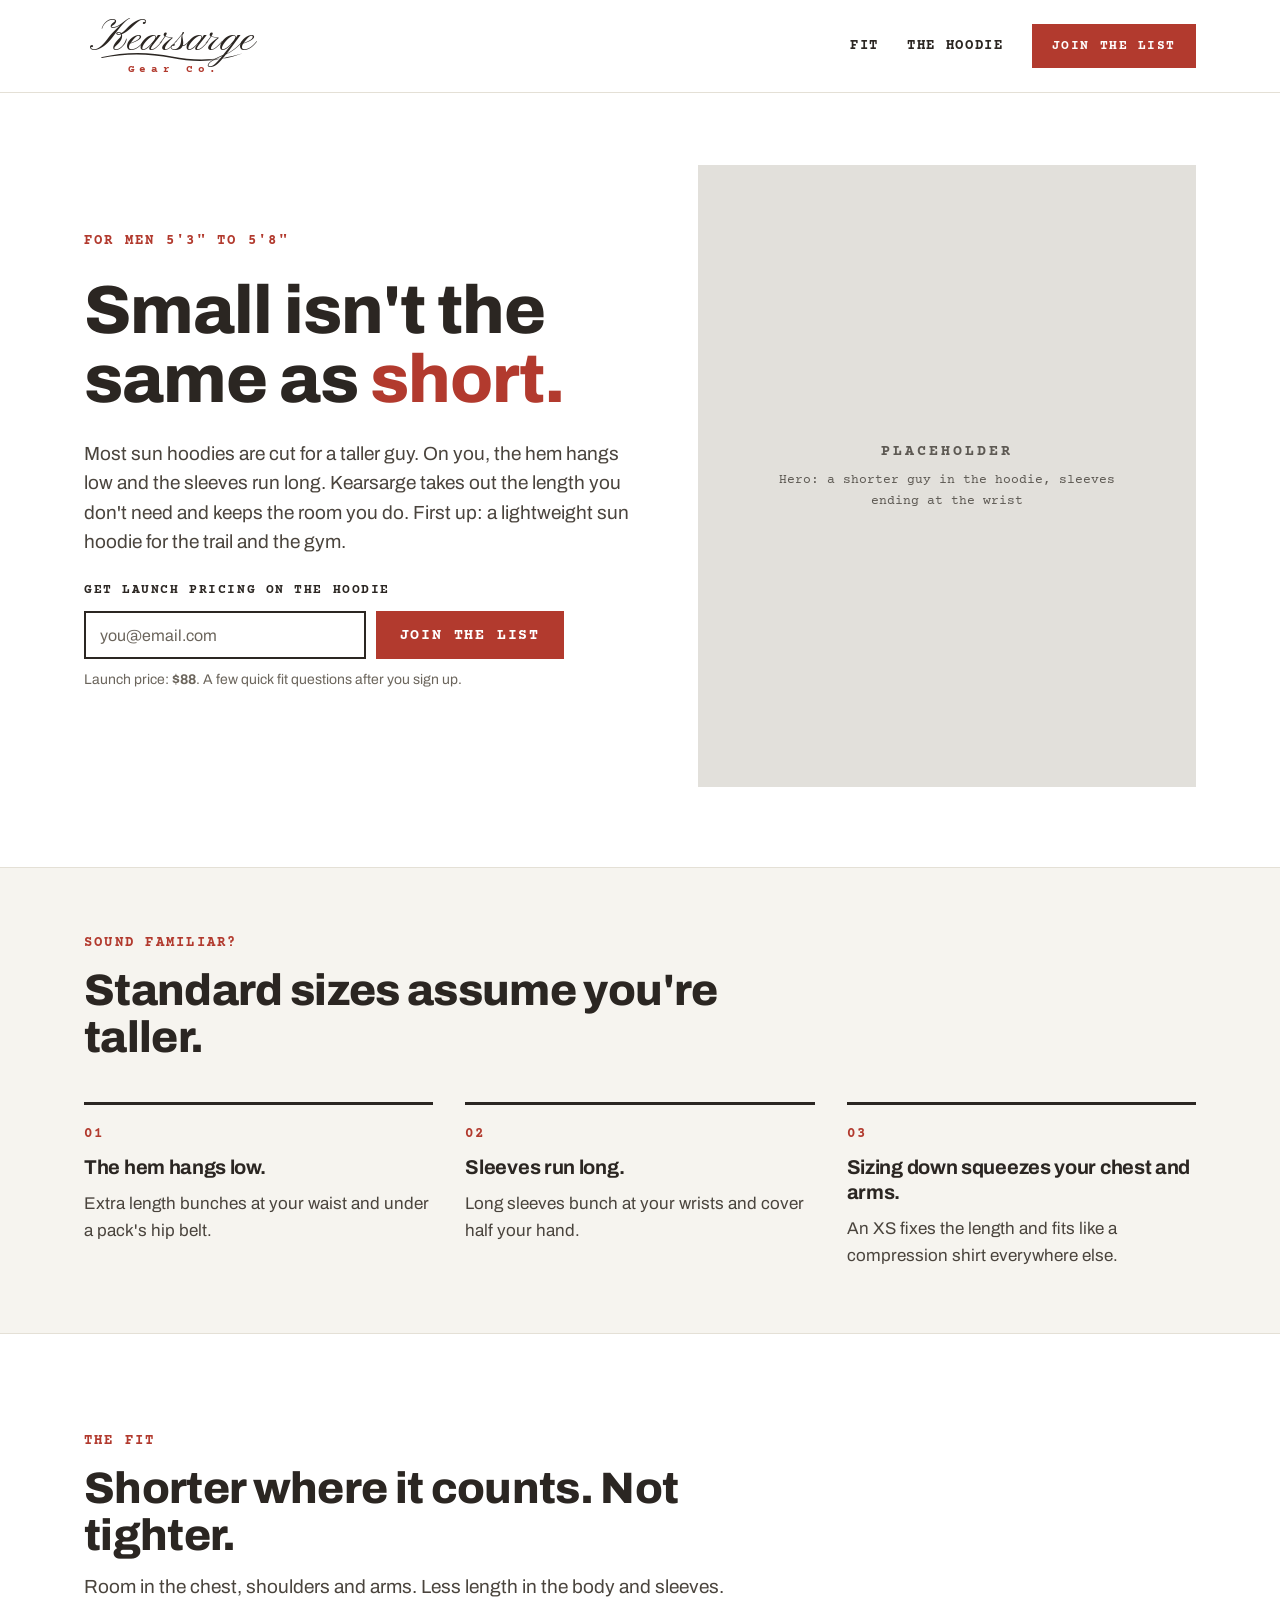
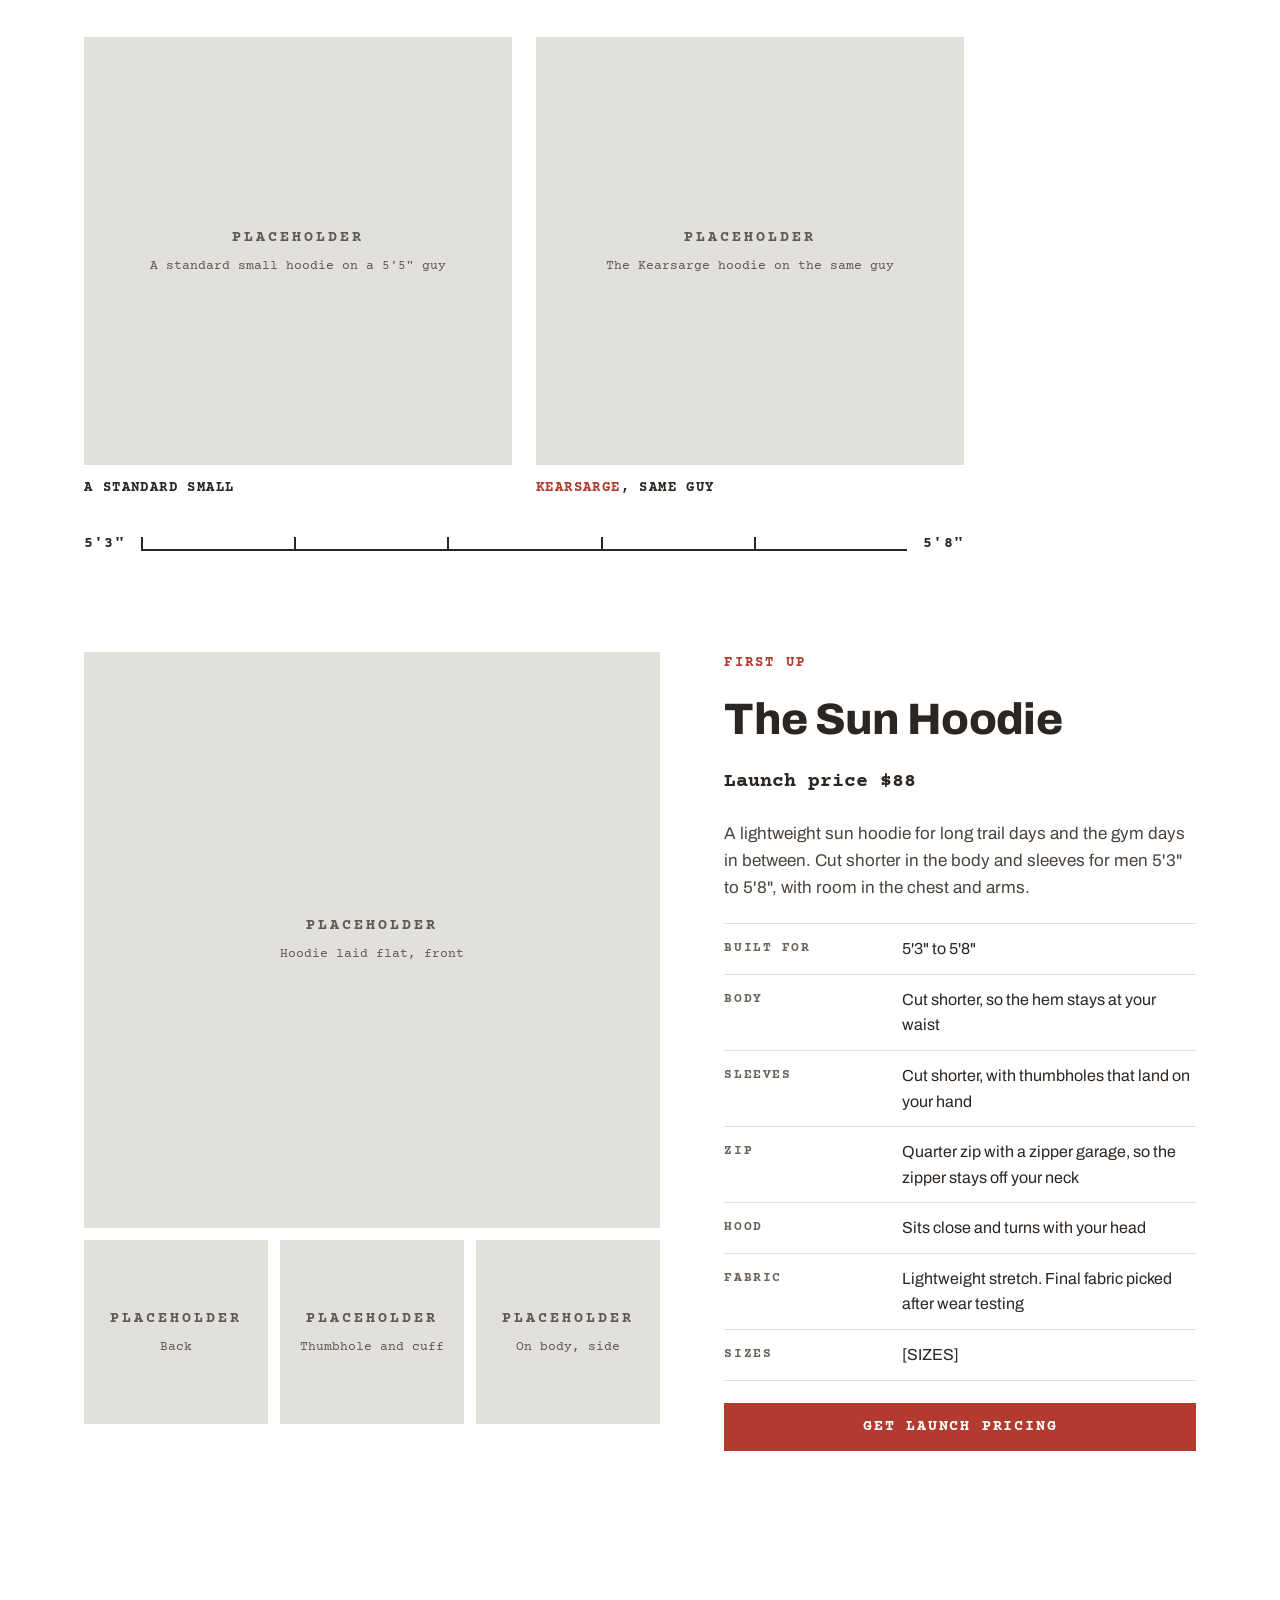
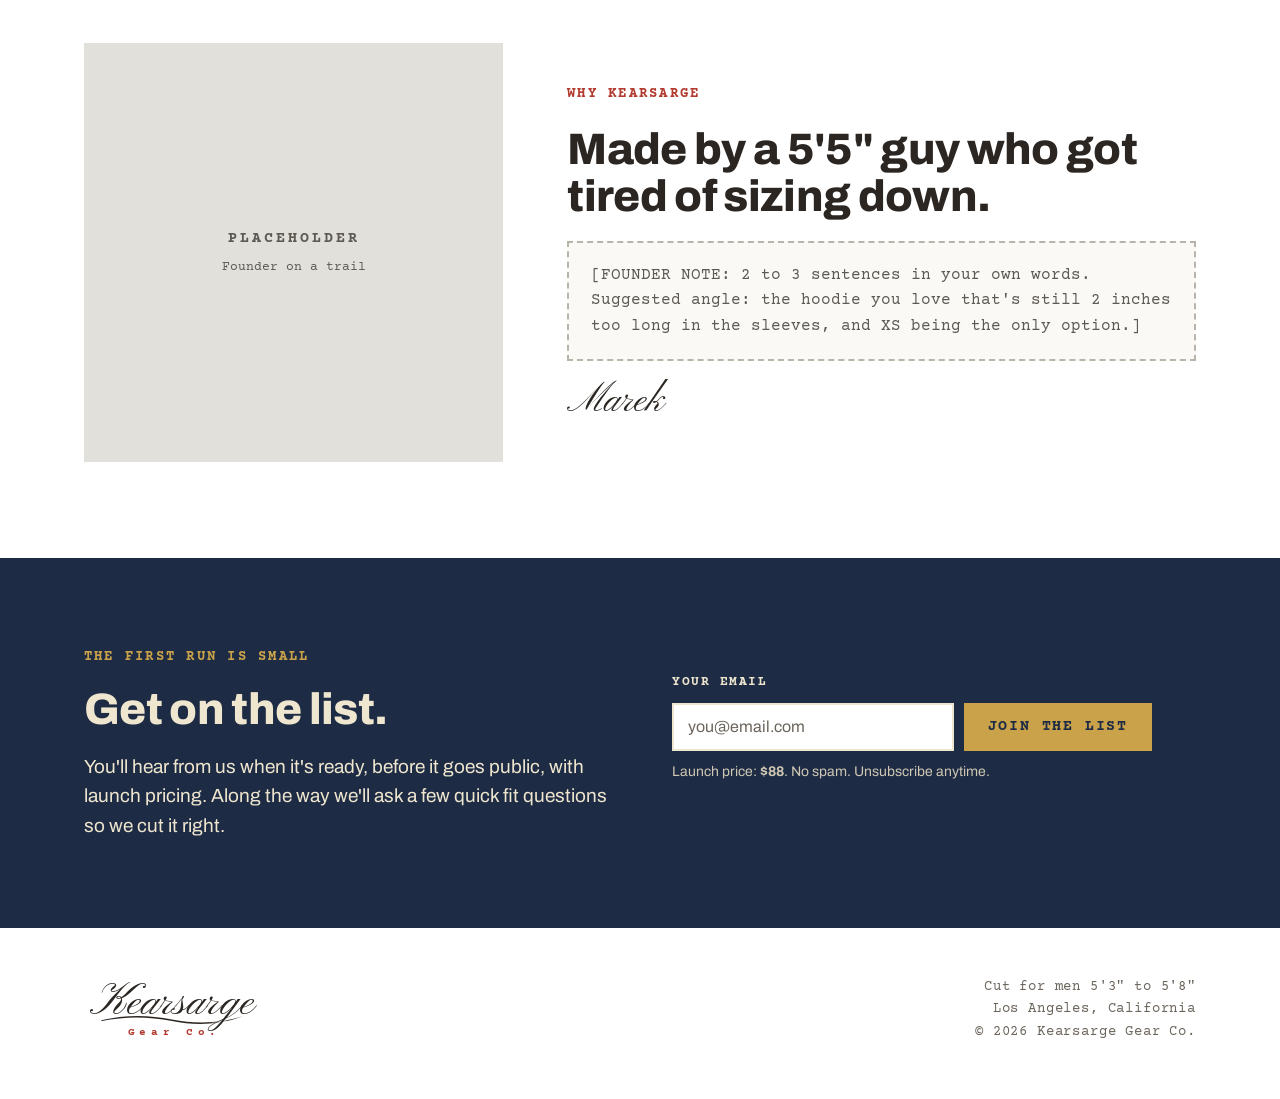
==== commit e1a196b3: "Landing page v2: test versions, price, fit survey - Four test versions picked by ?v= (hoodie or tee," ====
--- a/index.html
+++ b/index.html
@@ -3,188 +3,14 @@
 <head>
 <meta charset="utf-8">
 <meta name="viewport" content="width=device-width, initial-scale=1">
-<title>Kearsarge Gear Co. | Trail clothes cut for shorter men</title>
-<meta name="description" content="Outdoor clothing for men 5'3&quot; to 5'8&quot;. First up: a merino tee with a shorter body and shorter sleeves. Join the list for the first run.">
+<title>Kearsarge Gear Co. | Cut for men 5'3" to 5'8"</title>
+<meta name="description" content="Performance clothing cut for men 5'3&quot; to 5'8&quot;. Shorter in the body and sleeves, with room in the chest and arms. Join the list for launch pricing.">
 <meta name="theme-color" content="#ffffff">
 <link rel="preconnect" href="https://fonts.googleapis.com">
 <link rel="preconnect" href="https://fonts.gstatic.com" crossorigin>
 <link href="https://fonts.googleapis.com/css2?family=Archivo:wght@400;500;700;800&amp;family=Courier+Prime:wght@400;700&amp;family=Pinyon+Script&amp;display=swap" rel="stylesheet">
-<style>
-:root {
-  --white: #ffffff;
-  --paper: #f6f4ef;      /* soft off-white band */
-  --ink: #2b2622;        /* logo script color */
-  --ink-2: #4a443d;      /* body text */
-  --muted: #6b655c;      /* secondary text, 5.6:1 on white */
-  --brick: #b23a2e;      /* "Gear Co." red */
-  --brick-dark: #8a2b22;
-  --tan: #a8996f;        /* label border thread, decorative only */
-  --rule: #e4e0d6;
-  --navy: #1d2b44;       /* navy label ground */
-  --cream: #efe6cf;
-  --gold: #c9a24a;
-  --ph: #e2e0db;         /* placeholder gray */
-  --ph-text: #5d5953;
-  --sans: "Archivo", system-ui, sans-serif;
-  --mono: "Courier Prime", ui-monospace, monospace;
-  --script: "Pinyon Script", cursive;
-  --wrap: 1160px;
-}
-* { box-sizing: border-box; }
-html { -webkit-text-size-adjust: 100%; }
-body { margin: 0; background: var(--white); color: var(--ink-2); font-family: var(--sans); font-size: 17px; line-height: 1.6; }
-img { max-width: 100%; display: block; }
-a { color: var(--brick); }
-a:hover { color: var(--brick-dark); }
-.wrap { max-width: var(--wrap); margin: 0 auto; padding: 0 24px; }
-h1, h2, h3 { color: var(--ink); font-family: var(--sans); margin: 0; letter-spacing: -0.015em; }
-h1 { font-weight: 800; font-size: clamp(40px, 5.6vw, 68px); line-height: 1.02; }
-h2 { font-weight: 800; font-size: clamp(30px, 3.6vw, 44px); line-height: 1.08; }
-h3 { font-weight: 700; font-size: 20px; line-height: 1.25; }
-p { margin: 0; }
-.eyebrow { font-family: var(--mono); font-weight: 700; font-size: 14px; letter-spacing: .16em; text-transform: uppercase; color: var(--brick); }
-.lede { font-size: 19px; line-height: 1.55; color: var(--ink-2); max-width: 34em; }
-.skip { position: absolute; left: -9999px; }
-.skip:focus { left: 16px; top: 16px; background: var(--ink); color: #fff; padding: 10px 14px; z-index: 10; }
-
-/* ---------- Logo (V3 flat, built in type) ---------- */
-.logo { display: inline-flex; flex-direction: column; align-items: center; text-decoration: none; color: var(--ink); line-height: 1; }
-.logo-script { font-family: var(--script); font-size: 44px; line-height: 1.05; padding: 0 6px; position: relative; z-index: 2; color: var(--ink);
-  filter: drop-shadow(0 0 1px var(--logo-ground, #fff)) drop-shadow(0 0 1px var(--logo-ground, #fff)); }
-.logo-swash { width: 142px; height: 12px; margin-top: -14px; position: relative; z-index: 1; fill: var(--ink); }
-.logo-co { font-family: var(--mono); font-weight: 700; font-size: 11px; letter-spacing: .42em; padding-left: .42em; color: var(--brick); margin-top: 2px; }
-.logo.on-navy { --logo-ground: var(--navy); }
-.logo.on-navy .logo-script { color: var(--cream); }
-.logo.on-navy .logo-swash { fill: var(--cream); }
-.logo.on-navy .logo-co { color: var(--gold); }
-
-/* ---------- Header ---------- */
-.site-header { border-bottom: 1px solid var(--rule); background: var(--white); }
-.site-header .wrap { display: flex; align-items: center; justify-content: space-between; gap: 24px; min-height: 92px; }
-.nav { display: flex; align-items: center; gap: 28px; }
-.nav a { font-family: var(--mono); font-weight: 700; font-size: 14px; letter-spacing: .12em; text-transform: uppercase; color: var(--ink); text-decoration: none; }
-.nav a:hover { color: var(--brick); }
-.btn { display: inline-flex; align-items: center; justify-content: center; min-height: 48px; padding: 0 22px; border: 2px solid var(--brick); background: var(--brick); color: #fff; font-family: var(--mono); font-weight: 700; font-size: 15px; letter-spacing: .12em; text-transform: uppercase; text-decoration: none; cursor: pointer; border-radius: 0; }
-.btn:hover { background: var(--brick-dark); border-color: var(--brick-dark); color: #fff; }
-.btn:focus-visible, input:focus-visible, .nav a:focus-visible { outline: 3px solid var(--navy); outline-offset: 3px; }
-.btn-ghost { background: transparent; color: var(--brick); }
-.btn-ghost:hover { background: var(--brick); color: #fff; }
-.nav .btn { color: #fff; min-height: 44px; font-size: 13px; padding: 0 18px; white-space: nowrap; }
-.nav .btn:hover { color: #fff; }
-
-/* ---------- Placeholders ---------- */
-.ph { background: var(--ph); color: var(--ph-text); display: flex; flex-direction: column; align-items: center; justify-content: center; gap: 6px; text-align: center; padding: 16px; font-family: var(--mono); }
-.ph { overflow: hidden; }
-.ph strong { font-size: 15px; letter-spacing: .2em; text-transform: uppercase; }
-.ph span { font-size: 13px; max-width: 26em; }
-.ph-hero { aspect-ratio: 4 / 5; }
-.ph-wide { aspect-ratio: 4 / 3; }
-.ph-sq { aspect-ratio: 1 / 1; }
-
-/* ---------- Hero ---------- */
-.hero { padding: 72px 0 80px; }
-.hero .wrap { display: grid; grid-template-columns: minmax(0, 1.05fr) minmax(0, .95fr); gap: 64px; align-items: center; }
-.hero-copy { display: flex; flex-direction: column; gap: 24px; }
-.hero h1 em { font-style: normal; color: var(--brick); }
-
-/* ---------- Signup form ---------- */
-.signup { display: flex; flex-direction: column; gap: 10px; max-width: 480px; }
-.signup-row { display: flex; gap: 10px; }
-.signup label { font-family: var(--mono); font-weight: 700; font-size: 13px; letter-spacing: .12em; text-transform: uppercase; color: var(--ink); }
-.signup input[type=email] { flex: 1; min-width: 0; min-height: 48px; padding: 0 14px; border: 2px solid var(--ink); background: #fff; color: var(--ink); font-family: var(--sans); font-size: 16px; border-radius: 0; }
-.signup input::placeholder { color: var(--muted); }
-.signup .note { font-size: 14px; color: var(--muted); }
-.signup .status { font-size: 15px; font-weight: 500; color: var(--brick-dark); min-height: 1.4em; }
-
-/* ---------- Problem strip ---------- */
-.problem { background: var(--paper); border-top: 1px solid var(--rule); border-bottom: 1px solid var(--rule); padding: 64px 0; }
-.problem-head { display: flex; flex-direction: column; gap: 12px; max-width: 40em; margin-bottom: 40px; }
-.problem-grid { display: grid; grid-template-columns: repeat(3, minmax(0, 1fr)); gap: 32px; }
-.problem-item { display: flex; flex-direction: column; gap: 10px; padding-top: 18px; border-top: 3px solid var(--ink); }
-.num { font-family: var(--mono); font-weight: 700; font-size: 14px; letter-spacing: .14em; color: var(--brick); }
-
-/* ---------- Product ---------- */
-.product { padding: 96px 0; }
-.product .wrap { display: grid; grid-template-columns: minmax(0, 1.1fr) minmax(0, .9fr); gap: 64px; align-items: start; }
-.gallery { display: grid; grid-template-columns: repeat(3, minmax(0, 1fr)); gap: 12px; }
-.gallery .ph-wide { grid-column: 1 / -1; aspect-ratio: 1 / 1; }
-.product-info { display: flex; flex-direction: column; gap: 22px; position: sticky; top: 24px; }
-.price { font-family: var(--mono); font-weight: 700; font-size: 20px; color: var(--ink); }
-.specs { margin: 0; border-top: 1px solid var(--rule); }
-.specs div { display: grid; grid-template-columns: 9.5em minmax(0, 1fr); gap: 16px; padding: 12px 0; border-bottom: 1px solid var(--rule); }
-.specs dt { font-family: var(--mono); font-weight: 700; font-size: 13px; letter-spacing: .12em; text-transform: uppercase; color: var(--muted); padding-top: 2px; }
-.specs dd { margin: 0; color: var(--ink); font-size: 16px; }
-
-/* ---------- Fit compare ---------- */
-.fit { padding: 0 0 96px; }
-.fit-head { display: flex; flex-direction: column; gap: 12px; max-width: 40em; margin-bottom: 36px; }
-.fit-grid { display: grid; grid-template-columns: repeat(2, minmax(0, 1fr)); gap: 24px; max-width: 880px; }
-.fit .range { max-width: 880px; }
-.fit-card { display: flex; flex-direction: column; gap: 12px; }
-.fit-card .cap { font-family: var(--mono); font-weight: 700; font-size: 14px; letter-spacing: .1em; text-transform: uppercase; color: var(--ink); }
-.fit-card .cap b { color: var(--brick); }
-.range { display: flex; align-items: center; gap: 16px; margin-top: 32px; font-family: var(--mono); font-weight: 700; color: var(--ink); font-size: 15px; letter-spacing: .08em; }
-.range-bar { flex: 1; height: 14px; position: relative; background: repeating-linear-gradient(90deg, var(--ink) 0 2px, transparent 2px 20%); border-bottom: 2px solid var(--ink); }
-
-/* ---------- Fabric ---------- */
-.fabric { background: var(--paper); border-top: 1px solid var(--rule); border-bottom: 1px solid var(--rule); padding: 88px 0; }
-.fabric-head { display: flex; flex-direction: column; gap: 12px; max-width: 40em; margin-bottom: 44px; }
-.fabric-grid { display: grid; grid-template-columns: repeat(3, minmax(0, 1fr)); gap: 32px; }
-.fabric-item { display: flex; flex-direction: column; gap: 14px; }
-.fabric-item .ph { aspect-ratio: 3 / 2; }
-
-/* ---------- Founder ---------- */
-.founder { padding: 96px 0; }
-.founder .wrap { display: grid; grid-template-columns: minmax(0, .8fr) minmax(0, 1.2fr); gap: 64px; align-items: center; }
-.founder-note { display: flex; flex-direction: column; gap: 20px; }
-.todo { border: 2px dashed #b9b4aa; padding: 20px 22px; font-family: var(--mono); font-size: 16px; color: var(--ph-text); background: #faf9f6; }
-.sig { font-family: var(--script); font-size: 40px; color: var(--ink); line-height: 1; }
-
-/* ---------- Closing band (navy, nods to the navy label) ---------- */
-.close { background: var(--navy); color: var(--cream); padding: 88px 0; }
-.close .wrap { display: grid; grid-template-columns: minmax(0, 1fr) minmax(0, 1fr); gap: 64px; align-items: center; }
-.close h2 { color: var(--cream); }
-.close .eyebrow { color: var(--gold); }
-.close .lede { color: var(--cream); }
-.close-copy { display: flex; flex-direction: column; gap: 18px; }
-.close .signup label { color: var(--cream); }
-.close .signup input[type=email] { border-color: var(--cream); }
-.close .signup .note { color: #cfc7b3; }
-.close .signup .status { color: var(--gold); }
-.close .btn { background: var(--gold); border-color: var(--gold); color: var(--navy); }
-.close .btn:hover { background: var(--cream); border-color: var(--cream); color: var(--navy); }
-.close .btn:focus-visible, .close input:focus-visible { outline-color: var(--gold); }
-
-/* ---------- Footer ---------- */
-.site-footer { padding: 48px 0 56px; }
-.site-footer .wrap { display: flex; align-items: center; justify-content: space-between; gap: 24px; flex-wrap: wrap; }
-.foot-meta { font-family: var(--mono); font-size: 14px; color: var(--muted); letter-spacing: .06em; text-align: right; }
-
-/* ---------- Small screens ---------- */
-@media (max-width: 900px) {
-  .hero .wrap, .product .wrap, .founder .wrap, .close .wrap { grid-template-columns: 1fr; gap: 40px; }
-  .hero { padding: 40px 0 56px; }
-  .hero-media { order: -1; }
-  .ph-hero { aspect-ratio: 4 / 3; }
-  .product-info { position: static; }
-  .problem-grid, .fabric-grid { grid-template-columns: 1fr; gap: 24px; }
-  .product, .founder { padding: 64px 0; }
-  .fabric, .close { padding: 64px 0; }
-}
-@media (max-width: 640px) {
-  .nav a:not(.btn) { display: none; }
-  .signup-row { flex-direction: column; }
-  .fit-grid { grid-template-columns: 1fr; }
-  .site-footer .wrap { flex-direction: column; }
-  .foot-meta { text-align: center; }
-  .specs div { grid-template-columns: 1fr; gap: 2px; }
-  .gallery .ph-sq strong { font-size: 11px; letter-spacing: .08em; }
-  .gallery .ph-sq span { display: none; }
-  .site-header .wrap { min-height: 80px; }
-  .logo-script { font-size: 38px; }
-  .logo-swash { width: 122px; }
-}
-</style>
+<link rel="stylesheet" href="assets/kearsarge.css?v=2">
+<script src="assets/kg-config.js?v=1"></script>
 </head>
 <body>
 <a class="skip" href="#main">Skip to content</a>
@@ -197,9 +23,8 @@
       <span class="logo-co">Gear Co.</span>
     </a>
     <nav class="nav" aria-label="Main">
-      <a href="#tee">The tee</a>
       <a href="#fit">Fit</a>
-      <a href="#fabric">Fabric</a>
+      <a href="#product" data-k="navProduct">The hoodie</a>
       <a class="btn" href="#join">Join the list</a>
     </nav>
   </div>
@@ -207,106 +32,76 @@
 
 <main id="main">
 
-  <!-- Hero -->
+  <!-- Hero: copy swaps by test version (see VARIANTS in the script below) -->
   <section class="hero">
     <div class="wrap">
       <div class="hero-copy">
-        <p class="eyebrow">Outdoor clothing for men 5'3" to 5'8"</p>
-        <h1>Trail clothes cut for <em>shorter men.</em></h1>
-        <p class="lede">Most outdoor shirts are cut for a taller guy. On you, the hem hangs past your back pockets and the sleeves land at your elbows. Kearsarge takes the length out where you don't need it. First up: a merino tee.</p>
-        <form class="signup js-signup" novalidate>
-          <label for="email-hero">Get first access to the tee</label>
+        <p class="eyebrow" data-k="eyebrow">For men 5'3" to 5'8"</p>
+        <h1 data-k="h1" data-html>Small isn't the same as <em>short.</em></h1>
+        <p class="lede" data-k="lede">Most sun hoodies are cut for a taller guy. On you, the sleeves bunch at your wrists and the hem hangs low. Kearsarge takes out the length you don't need and keeps the room you do. First up: a lightweight sun hoodie for the trail and the gym.</p>
+        <form class="signup js-signup" method="post" novalidate>
+          <label for="email-hero" data-k="formLabel">Get launch pricing on the hoodie</label>
           <div class="signup-row">
-            <input id="email-hero" type="email" name="email" autocomplete="email" placeholder="you@email.com" required>
+            <input id="email-hero" type="email" name="email_address" autocomplete="email" placeholder="you@email.com" required>
+            <input type="hidden" name="fields[kg_variant]" class="js-variant" value="">
             <button class="btn" type="submit">Join the list</button>
           </div>
-          <p class="note">One email when the first run is ready.</p>
+          <p class="note">Launch price: <strong class="js-price">$88</strong>. A few quick fit questions after you sign up.</p>
           <p class="status" role="status" aria-live="polite"></p>
         </form>
       </div>
       <div class="hero-media">
         <div class="ph ph-hero" role="img" aria-label="Placeholder image">
           <strong>Placeholder</strong>
-          <span>Hero: a shorter guy on a trail in the tee, hem sitting at the belt</span>
-        </div>
-      </div>
-    </div>
-  </section>
-
-  <!-- Problem -->
+          <span data-k="heroPhoto">Hero: a shorter guy in the hoodie, sleeves ending at the wrist</span>
+        </div>
+      </div>
+    </div>
+  </section>
+
+  <!-- Problem: item order swaps for the "who lift" version -->
   <section class="problem" aria-labelledby="problem-h">
     <div class="wrap">
       <div class="problem-head">
         <p class="eyebrow">Sound familiar?</p>
-        <h2 id="problem-h">Small isn't the same as short.</h2>
-      </div>
-      <div class="problem-grid">
-        <div class="problem-item">
+        <h2 id="problem-h">Standard sizes assume you're taller.</h2>
+      </div>
+      <div class="problem-grid js-problems">
+        <div class="problem-item" data-p="length">
           <span class="num">01</span>
-          <h3>The hem hangs past your back pockets.</h3>
-          <p>Shirts are graded for height you don't have, so the extra length bunches under a hip belt.</p>
-        </div>
-        <div class="problem-item">
+          <h3>The hem hangs low.</h3>
+          <p>Extra length bunches at your waist and under a pack's hip belt.</p>
+        </div>
+        <div class="problem-item" data-p="sleeve">
           <span class="num">02</span>
-          <h3>Sleeves land at your elbows.</h3>
-          <p>A short sleeve that reads as a three-quarter sleeve on you.</p>
-        </div>
-        <div class="problem-item">
+          <h3 data-k="sleeveHead">Sleeves run long.</h3>
+          <p data-k="sleeveBody">Long sleeves bunch at your wrists and cover half your hand.</p>
+        </div>
+        <div class="problem-item" data-p="squeeze">
           <span class="num">03</span>
-          <h3>Sizing down squeezes your shoulders.</h3>
+          <h3>Sizing down squeezes your chest and arms.</h3>
           <p>An XS fixes the length and fits like a compression shirt everywhere else.</p>
         </div>
       </div>
     </div>
   </section>
 
-  <!-- Product -->
-  <section class="product" id="tee" aria-labelledby="tee-h">
-    <div class="wrap">
-      <div class="gallery">
-        <div class="ph ph-wide" role="img" aria-label="Placeholder image">
-          <strong>Placeholder</strong>
-          <span>Product: tee laid flat, front</span>
-        </div>
-        <div class="ph ph-sq" role="img" aria-label="Placeholder image"><strong>Placeholder</strong><span>Back</span></div>
-        <div class="ph ph-sq" role="img" aria-label="Placeholder image"><strong>Placeholder</strong><span>Fabric close-up</span></div>
-        <div class="ph ph-sq" role="img" aria-label="Placeholder image"><strong>Placeholder</strong><span>On body, side</span></div>
-      </div>
-      <div class="product-info">
-        <p class="eyebrow">First up</p>
-        <h2 id="tee-h">The Merino Trail Tee</h2>
-        <p class="price">[PRICE]</p>
-        <p>A lightweight merino tee for long trail days and the gym days in between. Mostly merino for comfort and odor control, with a nylon core so it lasts. Cut about 2 inches shorter in the body and 1 inch shorter in the sleeve than a standard tee.</p>
-        <dl class="specs">
-          <div><dt>Fabric</dt><dd>Mostly merino wool, nylon core</dd></div>
-          <div><dt>Weight</dt><dd>Lightweight, 150 to 170 gsm</dd></div>
-          <div><dt>Body</dt><dd>About 2 in. shorter than standard</dd></div>
-          <div><dt>Sleeve</dt><dd>About 1 in. shorter than standard</dd></div>
-          <div><dt>Built for</dt><dd>5'3" to 5'8"</dd></div>
-          <div><dt>Sizes</dt><dd>[SIZES]</dd></div>
-          <div><dt>Colors</dt><dd>[COLORS]</dd></div>
-        </dl>
-        <a class="btn" href="#join">Get on the first-run list</a>
-      </div>
-    </div>
-  </section>
-
-  <!-- Fit -->
-  <section class="fit" id="fit" aria-labelledby="fit-h">
+  <!-- Fit: moved above the product. Fit is the reason to buy. -->
+  <section class="fit" id="fit" aria-labelledby="fit-h" style="padding-top:96px">
     <div class="wrap">
       <div class="fit-head">
         <p class="eyebrow">The fit</p>
         <h2 id="fit-h">Shorter where it counts. Not tighter.</h2>
-        <p class="lede">Same chest and shoulders you'd get in your usual size. Less shirt below the belt and past the bicep.</p>
+        <p class="lede">Room in the chest, shoulders and arms. Less length in the body and sleeves.</p>
       </div>
       <div class="fit-grid">
         <figure class="fit-card" style="margin:0">
-          <div class="ph ph-sq" role="img" aria-label="Placeholder image"><strong>Placeholder</strong><span>Standard tee on a 5'6" guy</span></div>
-          <figcaption class="cap">A standard medium</figcaption>
+          <div class="ph ph-sq" role="img" aria-label="Placeholder image"><strong>Placeholder</strong><span data-k="fitPhotoA">A standard small hoodie on a 5'5" guy</span></div>
+          <figcaption class="cap">A standard small</figcaption>
         </figure>
         <figure class="fit-card" style="margin:0">
-          <div class="ph ph-sq" role="img" aria-label="Placeholder image"><strong>Placeholder</strong><span>Kearsarge tee on the same guy</span></div>
-          <figcaption class="cap"><b>Kearsarge</b> medium</figcaption>
+          <div class="ph ph-sq" role="img" aria-label="Placeholder image"><strong>Placeholder</strong><span data-k="fitPhotoB">The Kearsarge hoodie on the same guy</span></div>
+          <figcaption class="cap"><b>Kearsarge</b>, same guy</figcaption>
         </figure>
       </div>
       <div class="range" aria-label="Built for heights 5 foot 3 to 5 foot 8">
@@ -317,29 +112,33 @@
     </div>
   </section>
 
-  <!-- Fabric -->
-  <section class="fabric" id="fabric" aria-labelledby="fabric-h">
-    <div class="wrap">
-      <div class="fabric-head">
-        <p class="eyebrow">Why merino and nylon</p>
-        <h2 id="fabric-h">Merino comfort. Built to last.</h2>
-      </div>
-      <div class="fabric-grid">
-        <div class="fabric-item">
-          <div class="ph" role="img" aria-label="Placeholder image"><strong>Placeholder</strong></div>
-          <h3>Stays fresh</h3>
-          <p>Merino resists odor, so one shirt can carry you through a weekend trip.</p>
-        </div>
-        <div class="fabric-item">
-          <div class="ph" role="img" aria-label="Placeholder image"><strong>Placeholder</strong></div>
-          <h3>Holds up</h3>
-          <p>Pure merino pills and wears through. A nylon core gives the yarn strength so the tee lasts longer.</p>
-        </div>
-        <div class="fabric-item">
-          <div class="ph" role="img" aria-label="Placeholder image"><strong>Placeholder</strong></div>
-          <h3>Stays light</h3>
-          <p>Light enough for a summer climb, and it works as a base layer when the weather turns.</p>
-        </div>
+  <!-- Product: name, copy, price and specs swap between hoodie and tee -->
+  <section class="product" id="product" aria-labelledby="product-h" style="padding-top:0">
+    <div class="wrap">
+      <div class="gallery">
+        <div class="ph ph-wide" role="img" aria-label="Placeholder image">
+          <strong>Placeholder</strong>
+          <span data-k="galleryMain">Hoodie laid flat, front</span>
+        </div>
+        <div class="ph ph-sq" role="img" aria-label="Placeholder image"><strong>Placeholder</strong><span>Back</span></div>
+        <div class="ph ph-sq" role="img" aria-label="Placeholder image"><strong>Placeholder</strong><span data-k="galleryDetail">Thumbhole and cuff</span></div>
+        <div class="ph ph-sq" role="img" aria-label="Placeholder image"><strong>Placeholder</strong><span>On body, side</span></div>
+      </div>
+      <div class="product-info">
+        <p class="eyebrow">First up</p>
+        <h2 id="product-h" data-k="productName">The Sun Hoodie</h2>
+        <p class="price">Launch price <span class="js-price">$88</span></p>
+        <p data-k="productBody">A lightweight sun hoodie for long trail days and the gym days in between. Cut shorter in the body and sleeves for men 5'3" to 5'8", with room in the chest and arms.</p>
+        <dl class="specs js-specs">
+          <div><dt>Built for</dt><dd>5'3" to 5'8"</dd></div>
+          <div><dt>Body</dt><dd>Cut shorter, so the hem stays at your waist</dd></div>
+          <div><dt>Sleeves</dt><dd>Cut shorter, with thumbholes that land on your hand</dd></div>
+          <div><dt>Zip</dt><dd>Quarter zip with a zipper garage, so the zipper stays off your neck</dd></div>
+          <div><dt>Hood</dt><dd>Sits close and turns with your head</dd></div>
+          <div><dt>Fabric</dt><dd>Lightweight stretch. Final fabric picked after wear testing</dd></div>
+          <div><dt>Sizes</dt><dd>[SIZES]</dd></div>
+        </dl>
+        <a class="btn" href="#join">Get launch pricing</a>
       </div>
     </div>
   </section>
@@ -350,8 +149,8 @@
       <div class="ph ph-sq" role="img" aria-label="Placeholder image"><strong>Placeholder</strong><span>Founder on a trail</span></div>
       <div class="founder-note">
         <p class="eyebrow">Why Kearsarge</p>
-        <h2 id="founder-h">Made by a guy who got tired of tucking in.</h2>
-        <p class="todo">[FOUNDER NOTE: 2 to 3 sentences in your own words on why you started Kearsarge.]</p>
+        <h2 id="founder-h">Made by a 5'5" guy who got tired of sizing down.</h2>
+        <p class="todo">[FOUNDER NOTE: 2 to 3 sentences in your own words. Suggested angle: the hoodie you love that's still 2 inches too long in the sleeves, and XS being the only option.]</p>
         <p class="sig">Marek</p>
       </div>
     </div>
@@ -363,15 +162,16 @@
       <div class="close-copy">
         <p class="eyebrow">The first run is small</p>
         <h2 id="join-h">Get on the list.</h2>
-        <p class="lede">We'll email you once when the tee is ready, before it goes public. Then you can help pick what we make next.</p>
-      </div>
-      <form class="signup js-signup" novalidate>
+        <p class="lede">You'll hear from us when it's ready, before it goes public, with launch pricing. Along the way we'll ask a few quick fit questions so we cut it right.</p>
+      </div>
+      <form class="signup js-signup" method="post" novalidate>
         <label for="email-close">Your email</label>
         <div class="signup-row">
-          <input id="email-close" type="email" name="email" autocomplete="email" placeholder="you@email.com" required>
+          <input id="email-close" type="email" name="email_address" autocomplete="email" placeholder="you@email.com" required>
+          <input type="hidden" name="fields[kg_variant]" class="js-variant" value="">
           <button class="btn" type="submit">Join the list</button>
         </div>
-        <p class="note">No spam. Unsubscribe anytime.</p>
+        <p class="note">Launch price: <strong class="js-price">$88</strong>. No spam. Unsubscribe anytime.</p>
         <p class="status" role="status" aria-live="polite"></p>
       </form>
     </div>
@@ -386,25 +186,148 @@
       <svg class="logo-swash" viewBox="0 0 360 30" preserveAspectRatio="none" aria-hidden="true"><path d="M0,18 C60,4 120,4 180,16 C240,28 300,26 360,8 C300,30 240,32 180,20 C120,8 60,8 2,20 Z"/></svg>
       <span class="logo-co">Gear Co.</span>
     </a>
-    <p class="foot-meta">Tailored activewear<br>Los Angeles, California<br>&copy; 2026 Kearsarge Gear Co.</p>
+    <p class="foot-meta">Cut for men 5'3" to 5'8"<br>Los Angeles, California<br>&copy; 2026 Kearsarge Gear Co.</p>
   </div>
 </footer>
 
 <script>
-// Signup isn't wired to Kit yet. Catch submits so the mockup doesn't navigate.
-document.querySelectorAll('.js-signup').forEach(function (form) {
-  form.addEventListener('submit', function (e) {
-    e.preventDefault();
-    var input = form.querySelector('input[type=email]');
-    var status = form.querySelector('.status');
-    if (!input.value || !input.checkValidity()) {
-      status.textContent = 'Enter a valid email address.';
-      input.focus();
-      return;
+/* ---------------------------------------------------------------
+   TEST VERSIONS
+   Point each ad at its own link:
+     ?v=hoodie-short   hoodie, "built for shorter guys" (default)
+     ?v=hoodie-lift    hoodie, "built for shorter guys who lift"
+     ?v=tee-short      tee, "built for shorter guys"
+     ?v=tee-lift       tee, "built for shorter guys who lift"
+   The version travels to Kit (field kg_variant) and to the survey,
+   so results can be split by version.
+   --------------------------------------------------------------- */
+(function () {
+  var PRODUCT = {
+    hoodie: {
+      navProduct: 'The hoodie',
+      formLabel: 'Get launch pricing on the hoodie',
+      heroPhoto: 'Hero: a shorter guy in the hoodie, sleeves ending at the wrist',
+      sleeveHead: 'Sleeves run long.',
+      sleeveBody: 'Long sleeves bunch at your wrists and cover half your hand.',
+      fitPhotoA: 'A standard small hoodie on a 5\'5" guy',
+      fitPhotoB: 'The Kearsarge hoodie on the same guy',
+      galleryMain: 'Hoodie laid flat, front',
+      galleryDetail: 'Thumbhole and cuff',
+      productName: 'The Sun Hoodie',
+      productBody: 'A lightweight sun hoodie for long trail days and the gym days in between. Cut shorter in the body and sleeves for men 5\'3" to 5\'8", with room in the chest and arms.',
+      first: 'a lightweight sun hoodie for the trail and the gym',
+      category: 'sun hoodies',
+      specs: [
+        ['Built for', '5\'3" to 5\'8"'],
+        ['Body', 'Cut shorter, so the hem stays at your waist'],
+        ['Sleeves', 'Cut shorter, with thumbholes that land on your hand'],
+        ['Zip', 'Quarter zip with a zipper garage, so the zipper stays off your neck'],
+        ['Hood', 'Sits close and turns with your head'],
+        ['Fabric', 'Lightweight stretch. Final fabric picked after wear testing'],
+        ['Sizes', '[SIZES]']
+      ]
+    },
+    tee: {
+      navProduct: 'The tee',
+      formLabel: 'Get launch pricing on the tee',
+      heroPhoto: 'Hero: a shorter guy in the tee, hem sitting at the belt',
+      sleeveHead: 'Sleeves run long.',
+      sleeveBody: 'Short sleeves hang past mid-bicep instead of sitting above it.',
+      fitPhotoA: 'A standard small tee on a 5\'5" guy',
+      fitPhotoB: 'The Kearsarge tee on the same guy',
+      galleryMain: 'Tee laid flat, front',
+      galleryDetail: 'Collar and shoulder',
+      productName: 'The Training Tee',
+      productBody: 'A lightweight performance tee for the gym and the trail. Cut shorter in the body and sleeves for men 5\'3" to 5\'8", with room in the chest and arms.',
+      first: 'a performance tee for the gym and the trail',
+      category: 'performance tees',
+      specs: [
+        ['Built for', '5\'3" to 5\'8"'],
+        ['Body', 'Cut shorter, so the hem sits at your belt'],
+        ['Sleeves', 'Cut shorter for a shorter arm'],
+        ['Collar', 'Built to hold its shape'],
+        ['Fabric', 'Lightweight stretch, quick drying. Final fabric picked after wear testing'],
+        ['Sizes', '[SIZES]']
+      ]
     }
-    status.textContent = 'Mockup only: signup is not connected yet.';
+  };
+  var ANGLE = {
+    short: {
+      eyebrow: 'For men 5\'3" to 5\'8"',
+      h1: 'Small isn\'t the same as <em>short.</em>',
+      lede: function (p) { return 'Most ' + p.category + ' are cut for a taller guy. On you, the hem hangs low and the sleeves run long. Kearsarge takes out the length you don\'t need and keeps the room you do. First up: ' + p.first + '.'; },
+      order: ['length', 'sleeve', 'squeeze']
+    },
+    lift: {
+      eyebrow: 'For shorter guys who lift',
+      h1: 'XS too tight. S too long. <em>Fixed.</em>',
+      lede: function (p) { return 'An XS fits your height and squeezes your chest and arms. A small fits your build and hangs long everywhere else. Kearsarge is cut short with room for a lifter\'s chest, shoulders and arms. First up: ' + p.first + '.'; },
+      order: ['squeeze', 'length', 'sleeve']
+    }
+  };
+
+  var params = new URLSearchParams(location.search);
+  var v = (params.get('v') || '').toLowerCase();
+  if (!/^(hoodie|tee)-(short|lift)$/.test(v)) v = 'hoodie-short';
+  var productKey = v.split('-')[0], angleKey = v.split('-')[1];
+  var p = PRODUCT[productKey], a = ANGLE[angleKey];
+  var price = (window.KG && window.KG.PRICE && window.KG.PRICE[productKey]) || '';
+
+  var text = {
+    eyebrow: a.eyebrow, h1: a.h1, lede: a.lede(p),
+    navProduct: p.navProduct, formLabel: p.formLabel, heroPhoto: p.heroPhoto,
+    sleeveHead: p.sleeveHead, sleeveBody: p.sleeveBody,
+    fitPhotoA: p.fitPhotoA, fitPhotoB: p.fitPhotoB,
+    galleryMain: p.galleryMain, galleryDetail: p.galleryDetail,
+    productName: p.productName, productBody: p.productBody
+  };
+  document.querySelectorAll('[data-k]').forEach(function (el) {
+    var val = text[el.getAttribute('data-k')];
+    if (val == null) return;
+    if (el.hasAttribute('data-html')) el.innerHTML = val; else el.textContent = val;
   });
-});
+  document.querySelectorAll('.js-price').forEach(function (el) { el.textContent = price; });
+  document.querySelectorAll('.js-variant').forEach(function (el) { el.value = v; });
+
+  var specs = document.querySelector('.js-specs');
+  specs.innerHTML = '';
+  p.specs.forEach(function (row) {
+    var div = document.createElement('div');
+    var dt = document.createElement('dt'); dt.textContent = row[0];
+    var dd = document.createElement('dd'); dd.textContent = row[1];
+    div.appendChild(dt); div.appendChild(dd); specs.appendChild(div);
+  });
+
+  var grid = document.querySelector('.js-problems');
+  a.order.forEach(function (key, i) {
+    var item = grid.querySelector('[data-p="' + key + '"]');
+    item.querySelector('.num').textContent = '0' + (i + 1);
+    grid.appendChild(item);
+  });
+
+  // Remember the version and ad source so the survey page can save them with the answers.
+  var meta = { variant: v, utm_source: params.get('utm_source') || '', utm_campaign: params.get('utm_campaign') || '', utm_content: params.get('utm_content') || '' };
+  try { sessionStorage.setItem('kg_meta', JSON.stringify(meta)); } catch (e) {}
+
+  var KIT = ((window.KG && window.KG.KIT_FORM_ACTION) || '').trim();
+  document.querySelectorAll('.js-signup').forEach(function (form) {
+    if (KIT) form.action = KIT;
+    form.addEventListener('submit', function (e) {
+      var input = form.querySelector('input[type=email]');
+      var status = form.querySelector('.status');
+      if (!input.value || !input.checkValidity()) {
+        e.preventDefault();
+        status.textContent = 'Enter a valid email address.';
+        input.focus();
+        return;
+      }
+      try { localStorage.setItem('kg_email', input.value.trim()); } catch (err) {}
+      if (KIT) return; // Kit saves the email, then redirects to /thank-you/ (set in Kit).
+      e.preventDefault(); // Not connected yet: skip the save and go straight to the survey.
+      location.href = 'thank-you/?v=' + encodeURIComponent(v) + '&unsaved=1';
+    });
+  });
+})();
 </script>
 </body>
 </html>
--- a/assets/kearsarge.css
+++ b/assets/kearsarge.css
@@ -0,0 +1,207 @@
+:root {
+  --white: #ffffff;
+  --paper: #f6f4ef;      /* soft off-white band */
+  --ink: #2b2622;        /* logo script color */
+  --ink-2: #4a443d;      /* body text */
+  --muted: #6b655c;      /* secondary text, 5.6:1 on white */
+  --brick: #b23a2e;      /* "Gear Co." red */
+  --brick-dark: #8a2b22;
+  --tan: #a8996f;        /* label border thread, decorative only */
+  --rule: #e4e0d6;
+  --navy: #1d2b44;       /* navy label ground */
+  --cream: #efe6cf;
+  --gold: #c9a24a;
+  --ph: #e2e0db;         /* placeholder gray */
+  --ph-text: #5d5953;
+  --sans: "Archivo", system-ui, sans-serif;
+  --mono: "Courier Prime", ui-monospace, monospace;
+  --script: "Pinyon Script", cursive;
+  --wrap: 1160px;
+}
+* { box-sizing: border-box; }
+html { -webkit-text-size-adjust: 100%; }
+body { margin: 0; background: var(--white); color: var(--ink-2); font-family: var(--sans); font-size: 17px; line-height: 1.6; }
+img { max-width: 100%; display: block; }
+a { color: var(--brick); }
+a:hover { color: var(--brick-dark); }
+.wrap { max-width: var(--wrap); margin: 0 auto; padding: 0 24px; }
+h1, h2, h3 { color: var(--ink); font-family: var(--sans); margin: 0; letter-spacing: -0.015em; }
+h1 { font-weight: 800; font-size: clamp(40px, 5.6vw, 68px); line-height: 1.02; }
+h2 { font-weight: 800; font-size: clamp(30px, 3.6vw, 44px); line-height: 1.08; }
+h3 { font-weight: 700; font-size: 20px; line-height: 1.25; }
+p { margin: 0; }
+.eyebrow { font-family: var(--mono); font-weight: 700; font-size: 14px; letter-spacing: .16em; text-transform: uppercase; color: var(--brick); }
+.lede { font-size: 19px; line-height: 1.55; color: var(--ink-2); max-width: 34em; }
+.skip { position: absolute; left: -9999px; }
+.skip:focus { left: 16px; top: 16px; background: var(--ink); color: #fff; padding: 10px 14px; z-index: 10; }
+
+/* ---------- Logo (V3 flat, built in type) ---------- */
+.logo { display: inline-flex; flex-direction: column; align-items: center; text-decoration: none; color: var(--ink); line-height: 1; }
+.logo-script { font-family: var(--script); font-size: 44px; line-height: 1.05; padding: 0 6px; position: relative; z-index: 2; color: var(--ink);
+  filter: drop-shadow(0 0 1px var(--logo-ground, #fff)) drop-shadow(0 0 1px var(--logo-ground, #fff)); }
+.logo-swash { width: 142px; height: 12px; margin-top: -14px; position: relative; z-index: 1; fill: var(--ink); }
+.logo-co { font-family: var(--mono); font-weight: 700; font-size: 11px; letter-spacing: .42em; padding-left: .42em; color: var(--brick); margin-top: 2px; }
+.logo.on-navy { --logo-ground: var(--navy); }
+.logo.on-navy .logo-script { color: var(--cream); }
+.logo.on-navy .logo-swash { fill: var(--cream); }
+.logo.on-navy .logo-co { color: var(--gold); }
+
+/* ---------- Header ---------- */
+.site-header { border-bottom: 1px solid var(--rule); background: var(--white); }
+.site-header .wrap { display: flex; align-items: center; justify-content: space-between; gap: 24px; min-height: 92px; }
+.nav { display: flex; align-items: center; gap: 28px; }
+.nav a { font-family: var(--mono); font-weight: 700; font-size: 14px; letter-spacing: .12em; text-transform: uppercase; color: var(--ink); text-decoration: none; }
+.nav a:hover { color: var(--brick); }
+.btn { display: inline-flex; align-items: center; justify-content: center; min-height: 48px; padding: 0 22px; border: 2px solid var(--brick); background: var(--brick); color: #fff; font-family: var(--mono); font-weight: 700; font-size: 15px; letter-spacing: .12em; text-transform: uppercase; text-decoration: none; cursor: pointer; border-radius: 0; }
+.btn:hover { background: var(--brick-dark); border-color: var(--brick-dark); color: #fff; }
+.btn:focus-visible, input:focus-visible, .nav a:focus-visible { outline: 3px solid var(--navy); outline-offset: 3px; }
+.btn-ghost { background: transparent; color: var(--brick); }
+.btn-ghost:hover { background: var(--brick); color: #fff; }
+.nav .btn { color: #fff; min-height: 44px; font-size: 13px; padding: 0 18px; white-space: nowrap; }
+.nav .btn:hover { color: #fff; }
+
+/* ---------- Placeholders ---------- */
+.ph { background: var(--ph); color: var(--ph-text); display: flex; flex-direction: column; align-items: center; justify-content: center; gap: 6px; text-align: center; padding: 16px; font-family: var(--mono); }
+.ph { overflow: hidden; }
+.ph strong { font-size: 15px; letter-spacing: .2em; text-transform: uppercase; }
+.ph span { font-size: 13px; max-width: 26em; }
+.ph-hero { aspect-ratio: 4 / 5; }
+.ph-wide { aspect-ratio: 4 / 3; }
+.ph-sq { aspect-ratio: 1 / 1; }
+
+/* ---------- Hero ---------- */
+.hero { padding: 72px 0 80px; }
+.hero .wrap { display: grid; grid-template-columns: minmax(0, 1.05fr) minmax(0, .95fr); gap: 64px; align-items: center; }
+.hero-copy { display: flex; flex-direction: column; gap: 24px; }
+.hero h1 em { font-style: normal; color: var(--brick); }
+
+/* ---------- Signup form ---------- */
+.signup { display: flex; flex-direction: column; gap: 10px; max-width: 480px; }
+.signup-row { display: flex; gap: 10px; }
+.signup label { font-family: var(--mono); font-weight: 700; font-size: 13px; letter-spacing: .12em; text-transform: uppercase; color: var(--ink); }
+.signup input[type=email] { flex: 1; min-width: 0; min-height: 48px; padding: 0 14px; border: 2px solid var(--ink); background: #fff; color: var(--ink); font-family: var(--sans); font-size: 16px; border-radius: 0; }
+.signup input::placeholder { color: var(--muted); }
+.signup .note { font-size: 14px; color: var(--muted); }
+.signup .status { font-size: 15px; font-weight: 500; color: var(--brick-dark); min-height: 1.4em; }
+
+/* ---------- Problem strip ---------- */
+.problem { background: var(--paper); border-top: 1px solid var(--rule); border-bottom: 1px solid var(--rule); padding: 64px 0; }
+.problem-head { display: flex; flex-direction: column; gap: 12px; max-width: 40em; margin-bottom: 40px; }
+.problem-grid { display: grid; grid-template-columns: repeat(3, minmax(0, 1fr)); gap: 32px; }
+.problem-item { display: flex; flex-direction: column; gap: 10px; padding-top: 18px; border-top: 3px solid var(--ink); }
+.num { font-family: var(--mono); font-weight: 700; font-size: 14px; letter-spacing: .14em; color: var(--brick); }
+
+/* ---------- Product ---------- */
+.product { padding: 96px 0; }
+.product .wrap { display: grid; grid-template-columns: minmax(0, 1.1fr) minmax(0, .9fr); gap: 64px; align-items: start; }
+.gallery { display: grid; grid-template-columns: repeat(3, minmax(0, 1fr)); gap: 12px; }
+.gallery .ph-wide { grid-column: 1 / -1; aspect-ratio: 1 / 1; }
+.product-info { display: flex; flex-direction: column; gap: 22px; position: sticky; top: 24px; }
+.price { font-family: var(--mono); font-weight: 700; font-size: 20px; color: var(--ink); }
+.specs { margin: 0; border-top: 1px solid var(--rule); }
+.specs div { display: grid; grid-template-columns: 9.5em minmax(0, 1fr); gap: 16px; padding: 12px 0; border-bottom: 1px solid var(--rule); }
+.specs dt { font-family: var(--mono); font-weight: 700; font-size: 13px; letter-spacing: .12em; text-transform: uppercase; color: var(--muted); padding-top: 2px; }
+.specs dd { margin: 0; color: var(--ink); font-size: 16px; }
+
+/* ---------- Fit compare ---------- */
+.fit { padding: 0 0 96px; }
+.fit-head { display: flex; flex-direction: column; gap: 12px; max-width: 40em; margin-bottom: 36px; }
+.fit-grid { display: grid; grid-template-columns: repeat(2, minmax(0, 1fr)); gap: 24px; max-width: 880px; }
+.fit .range { max-width: 880px; }
+.fit-card { display: flex; flex-direction: column; gap: 12px; }
+.fit-card .cap { font-family: var(--mono); font-weight: 700; font-size: 14px; letter-spacing: .1em; text-transform: uppercase; color: var(--ink); }
+.fit-card .cap b { color: var(--brick); }
+.range { display: flex; align-items: center; gap: 16px; margin-top: 32px; font-family: var(--mono); font-weight: 700; color: var(--ink); font-size: 15px; letter-spacing: .08em; }
+.range-bar { flex: 1; height: 14px; position: relative; background: repeating-linear-gradient(90deg, var(--ink) 0 2px, transparent 2px 20%); border-bottom: 2px solid var(--ink); }
+
+/* ---------- Fabric ---------- */
+.fabric { background: var(--paper); border-top: 1px solid var(--rule); border-bottom: 1px solid var(--rule); padding: 88px 0; }
+.fabric-head { display: flex; flex-direction: column; gap: 12px; max-width: 40em; margin-bottom: 44px; }
+.fabric-grid { display: grid; grid-template-columns: repeat(3, minmax(0, 1fr)); gap: 32px; }
+.fabric-item { display: flex; flex-direction: column; gap: 14px; }
+.fabric-item .ph { aspect-ratio: 3 / 2; }
+
+/* ---------- Founder ---------- */
+.founder { padding: 96px 0; }
+.founder .wrap { display: grid; grid-template-columns: minmax(0, .8fr) minmax(0, 1.2fr); gap: 64px; align-items: center; }
+.founder-note { display: flex; flex-direction: column; gap: 20px; }
+.todo { border: 2px dashed #b9b4aa; padding: 20px 22px; font-family: var(--mono); font-size: 16px; color: var(--ph-text); background: #faf9f6; }
+.sig { font-family: var(--script); font-size: 40px; color: var(--ink); line-height: 1; }
+
+/* ---------- Closing band (navy, nods to the navy label) ---------- */
+.close { background: var(--navy); color: var(--cream); padding: 88px 0; }
+.close .wrap { display: grid; grid-template-columns: minmax(0, 1fr) minmax(0, 1fr); gap: 64px; align-items: center; }
+.close h2 { color: var(--cream); }
+.close .eyebrow { color: var(--gold); }
+.close .lede { color: var(--cream); }
+.close-copy { display: flex; flex-direction: column; gap: 18px; }
+.close .signup label { color: var(--cream); }
+.close .signup input[type=email] { border-color: var(--cream); }
+.close .signup .note { color: #cfc7b3; }
+.close .signup .status { color: var(--gold); }
+.close .btn { background: var(--gold); border-color: var(--gold); color: var(--navy); }
+.close .btn:hover { background: var(--cream); border-color: var(--cream); color: var(--navy); }
+.close .btn:focus-visible, .close input:focus-visible { outline-color: var(--gold); }
+
+/* ---------- Footer ---------- */
+.site-footer { padding: 48px 0 56px; }
+.site-footer .wrap { display: flex; align-items: center; justify-content: space-between; gap: 24px; flex-wrap: wrap; }
+.foot-meta { font-family: var(--mono); font-size: 14px; color: var(--muted); letter-spacing: .06em; text-align: right; }
+
+/* ---------- Small screens ---------- */
+@media (max-width: 900px) {
+  .hero .wrap, .product .wrap, .founder .wrap, .close .wrap { grid-template-columns: 1fr; gap: 40px; }
+  .hero { padding: 40px 0 56px; }
+  /* Headline and email box stay first on phones; the photo follows. */
+  .ph-hero { aspect-ratio: 4 / 3; }
+  .product-info { position: static; }
+  .problem-grid, .fabric-grid { grid-template-columns: 1fr; gap: 24px; }
+  .product, .founder { padding: 64px 0; }
+  .fabric, .close { padding: 64px 0; }
+}
+@media (max-width: 640px) {
+  .nav a:not(.btn) { display: none; }
+  .signup-row { flex-direction: column; }
+  .fit-grid { grid-template-columns: 1fr; }
+  .site-footer .wrap { flex-direction: column; }
+  .foot-meta { text-align: center; }
+  .specs div { grid-template-columns: 1fr; gap: 2px; }
+  .gallery .ph-sq strong { font-size: 11px; letter-spacing: .08em; }
+  .gallery .ph-sq span { display: none; }
+  .site-header .wrap { min-height: 80px; }
+  .logo-script { font-size: 38px; }
+  .logo-swash { width: 122px; }
+}
+
+/* ---------- v2: launch price line, setup notes, survey ---------- */
+.price .was { font-weight: 400; color: var(--muted); font-size: 15px; margin-left: 8px; }
+.signup .fine { font-size: 13px; color: var(--muted); }
+.close .signup .fine { color: #cfc7b3; }
+.setup-note { display: none; background: var(--brick); color: #fff; font-size: 14px; }
+.setup-note.show { display: block; }
+.setup-note .wrap { padding-top: 10px; padding-bottom: 10px; }
+.setup-note code { font-family: var(--mono); font-size: 13px; }
+
+.survey-page { background: var(--paper); min-height: 100vh; }
+.survey { padding: 56px 0 88px; }
+.survey .wrap { max-width: 760px; }
+.survey-head { display: flex; flex-direction: column; gap: 12px; margin-bottom: 36px; }
+.q { border: 0; margin: 0 0 30px; padding: 0; }
+.q legend, .q > label { display: block; font-weight: 700; color: var(--ink); font-size: 18px; margin-bottom: 12px; padding: 0; }
+.q .hint { font-weight: 400; color: var(--muted); font-size: 15px; }
+.chips { display: flex; flex-wrap: wrap; gap: 10px; }
+.chip { position: relative; }
+.chip input { position: absolute; opacity: 0; width: 1px; height: 1px; }
+.chip span { display: inline-flex; align-items: center; min-height: 44px; padding: 0 16px; border: 2px solid var(--ink); background: #fff; color: var(--ink); font-size: 16px; cursor: pointer; }
+.chip input:checked + span { background: var(--ink); color: #fff; }
+.chip input:focus-visible + span { outline: 3px solid var(--brick); outline-offset: 2px; }
+.q select { min-height: 48px; padding: 0 12px; border: 2px solid var(--ink); background: #fff; font-family: var(--sans); font-size: 16px; color: var(--ink); border-radius: 0; min-width: 220px; }
+.survey-actions { display: flex; flex-wrap: wrap; align-items: center; gap: 14px 24px; margin-top: 8px; }
+.survey .status { flex-basis: 100%; min-height: 1.5em; font-weight: 500; color: var(--brick-dark); }
+.survey .status.ok { color: var(--ink); }
+.deposit { display: none; margin-top: 40px; padding: 28px; background: var(--navy); color: var(--cream); flex-direction: column; gap: 14px; }
+.deposit.show { display: flex; }
+.deposit h2 { color: var(--cream); font-size: clamp(24px, 3vw, 32px); }
+.deposit .btn { background: var(--gold); border-color: var(--gold); color: var(--navy); align-self: flex-start; }
+.deposit .btn:hover { background: var(--cream); border-color: var(--cream); color: var(--navy); }
+.deposit .fine { font-size: 14px; color: #cfc7b3; }
